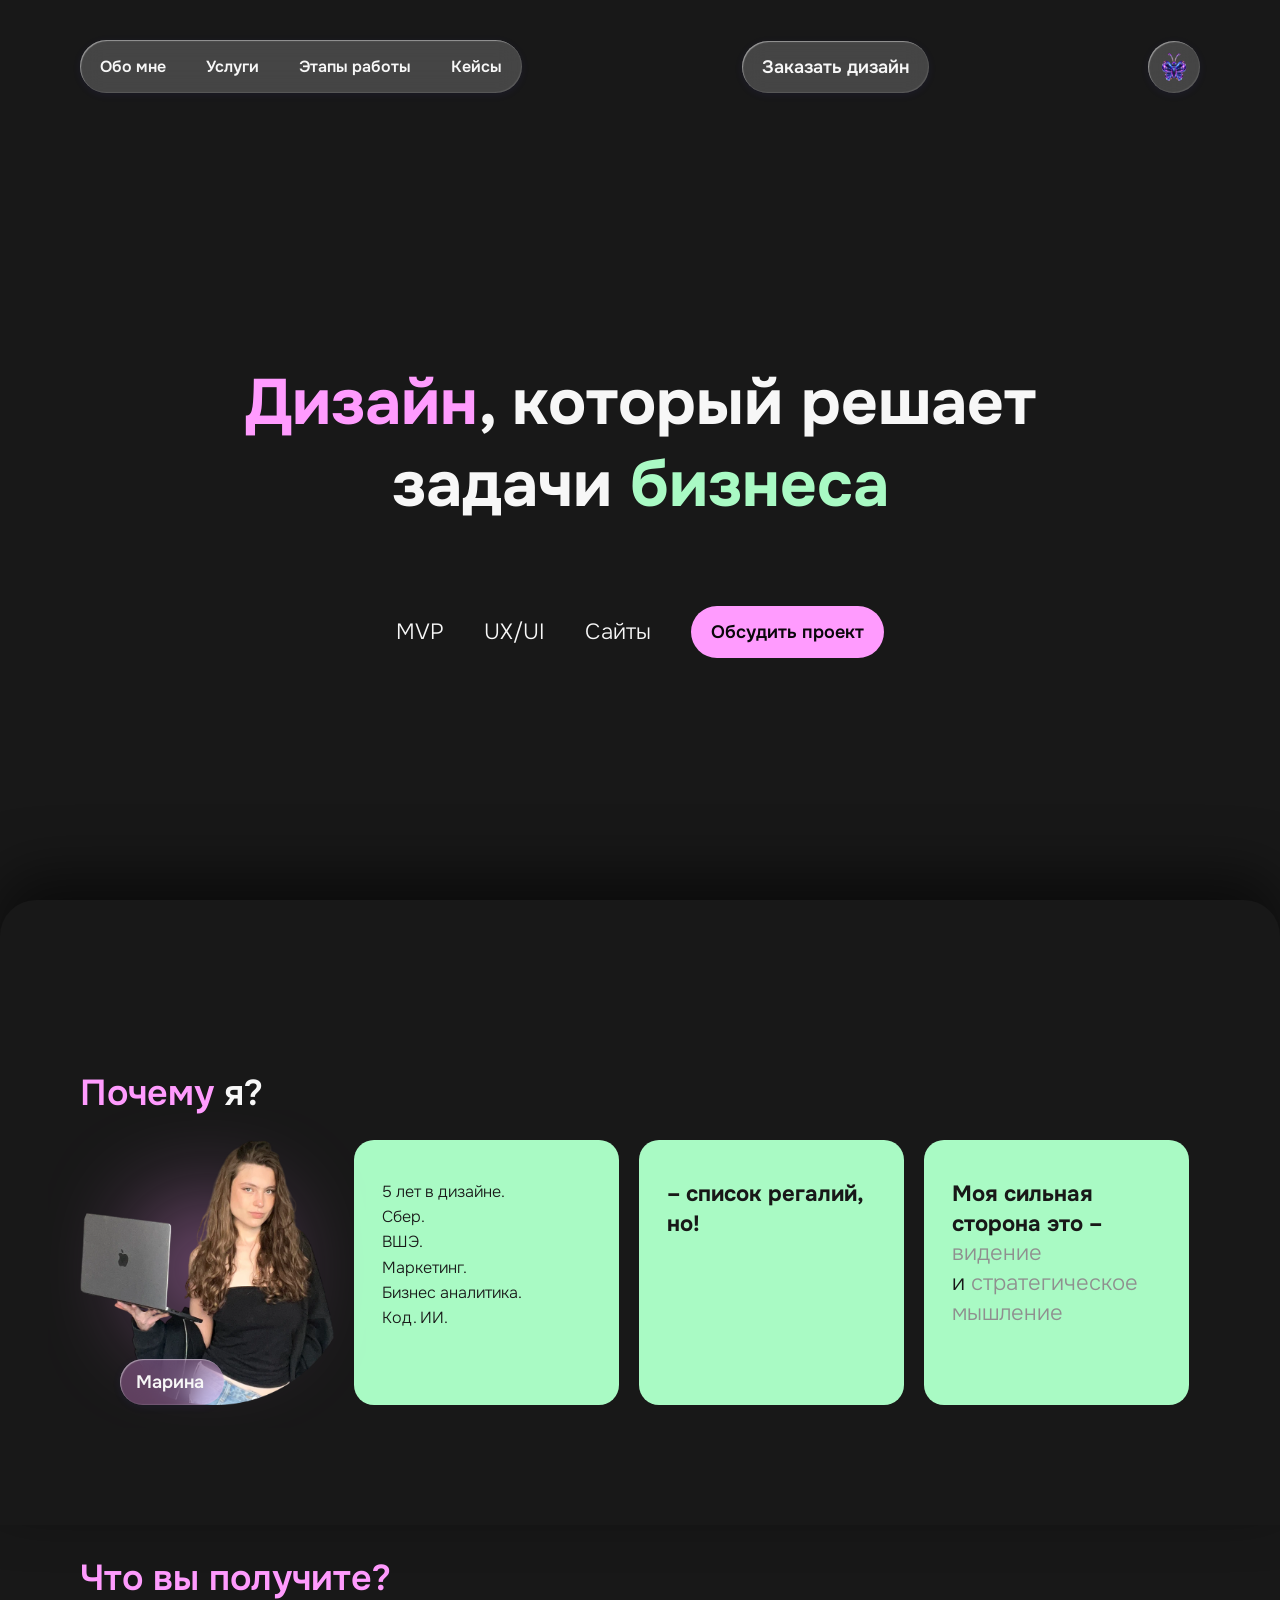
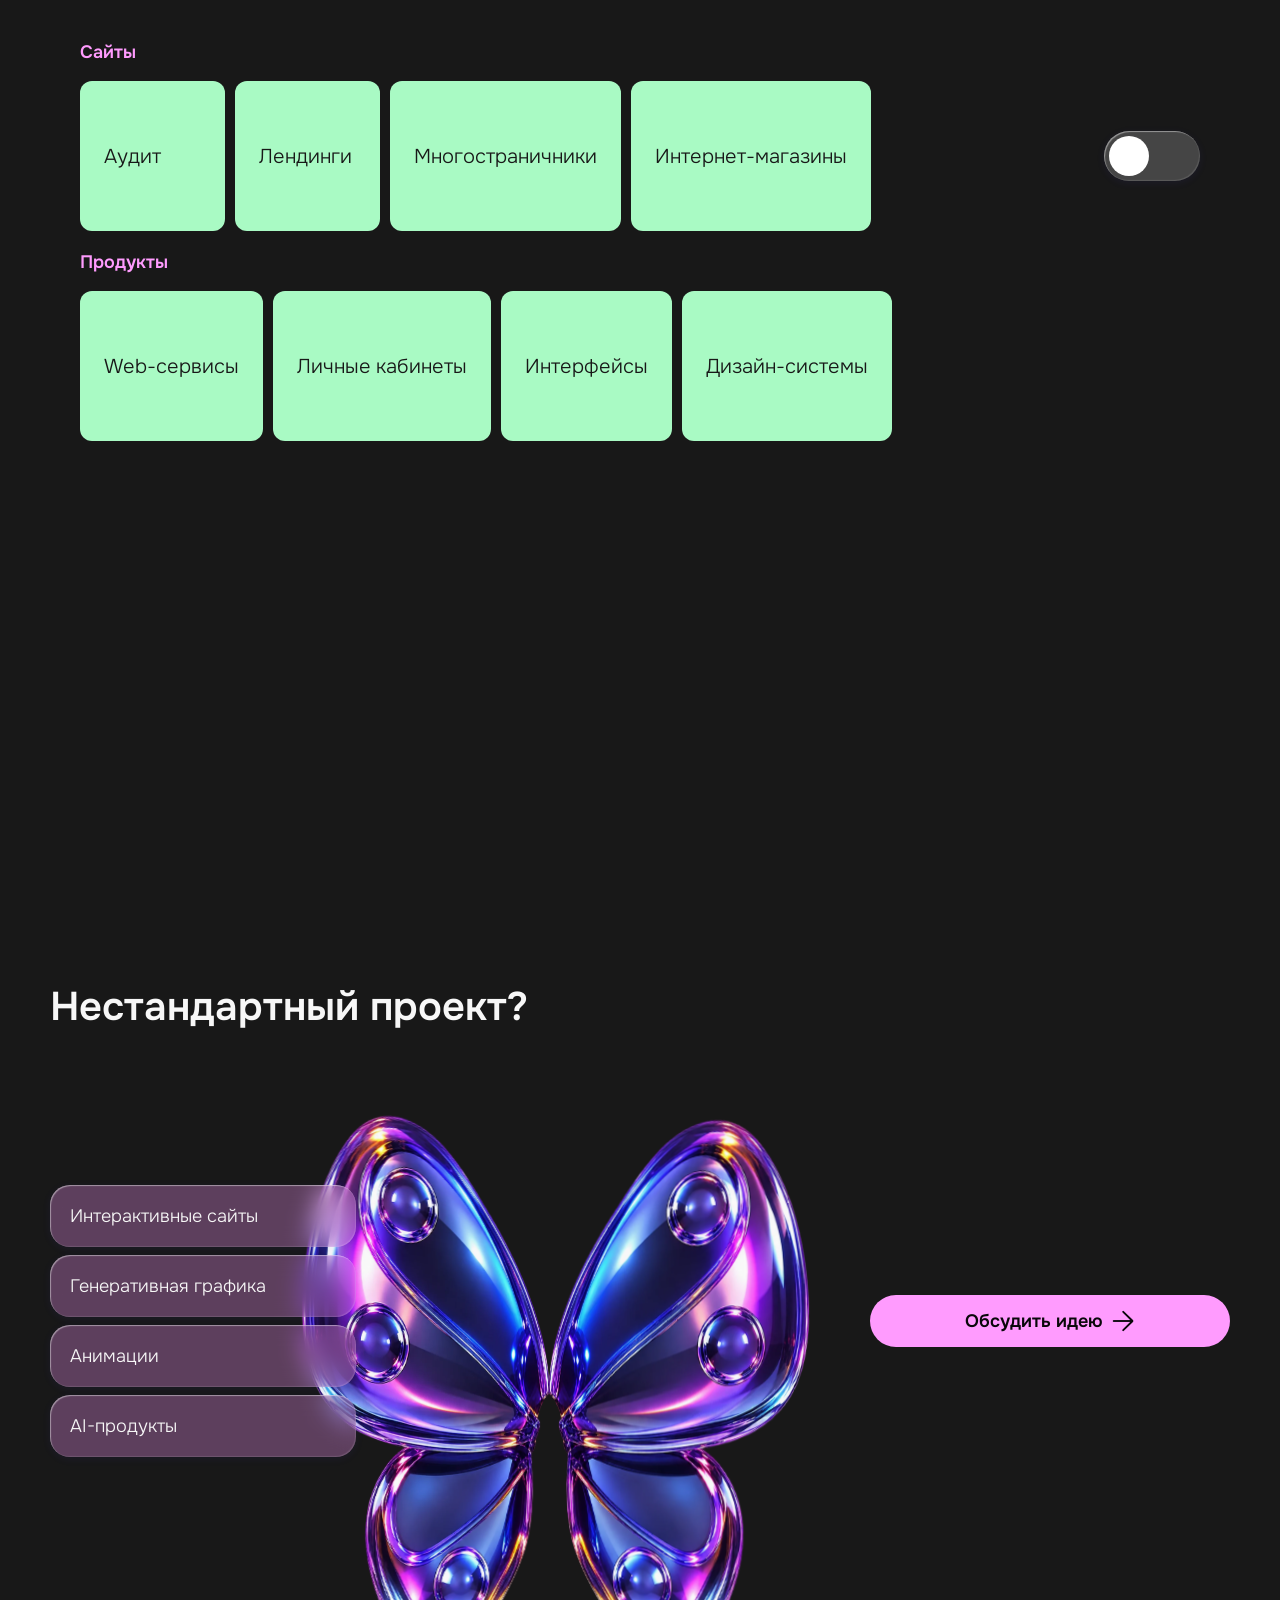
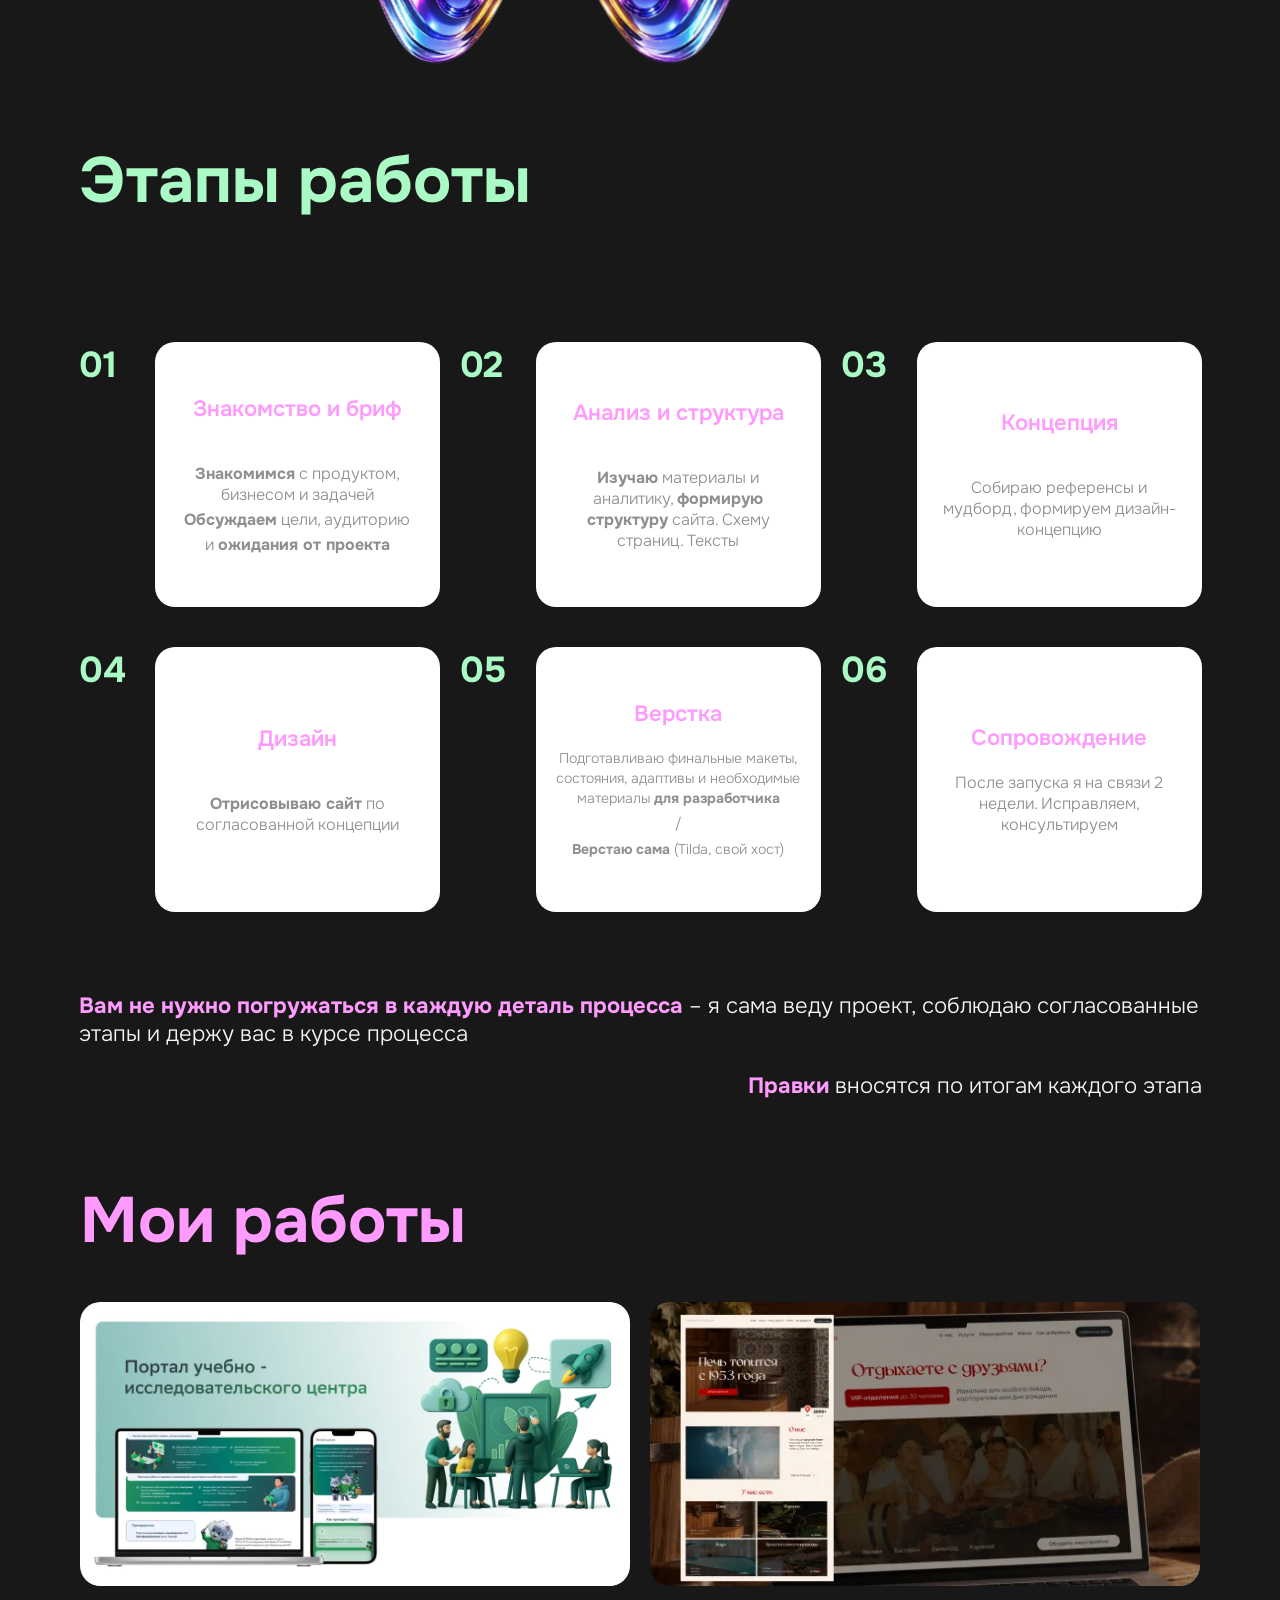
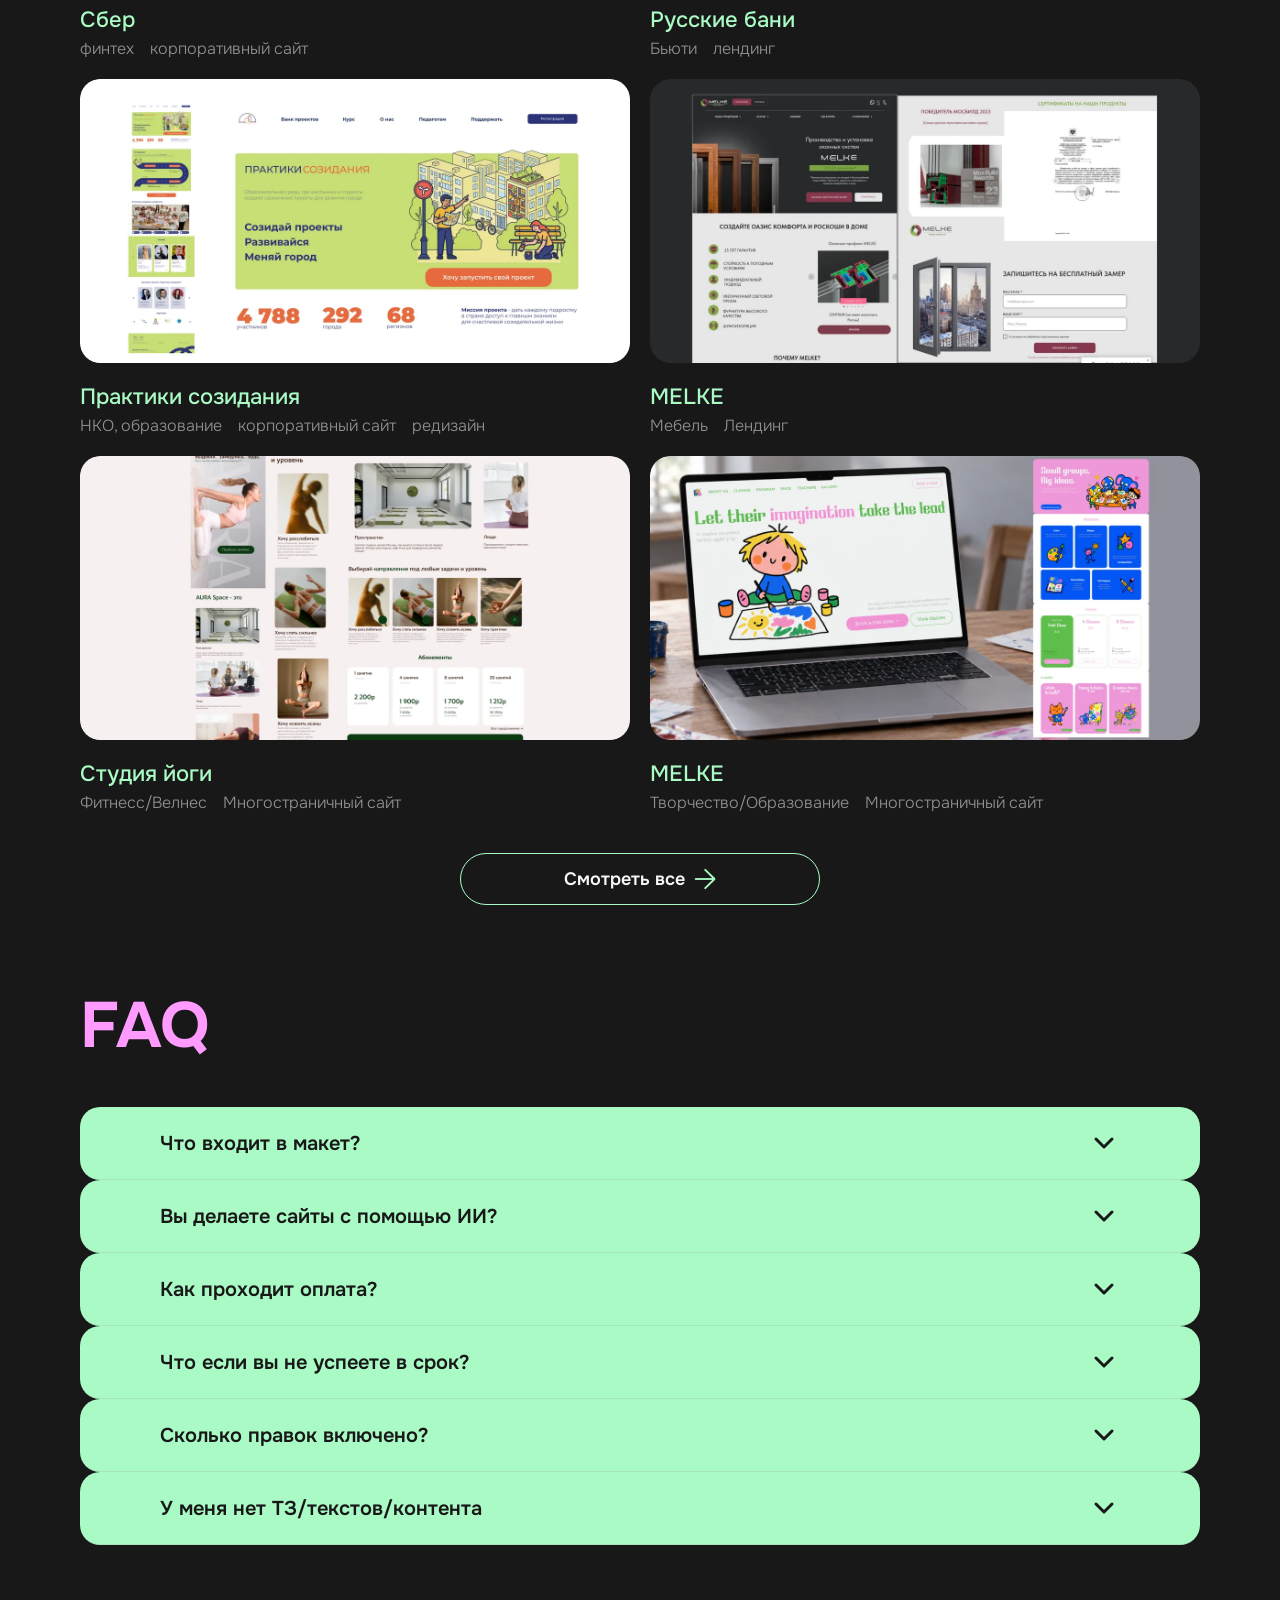
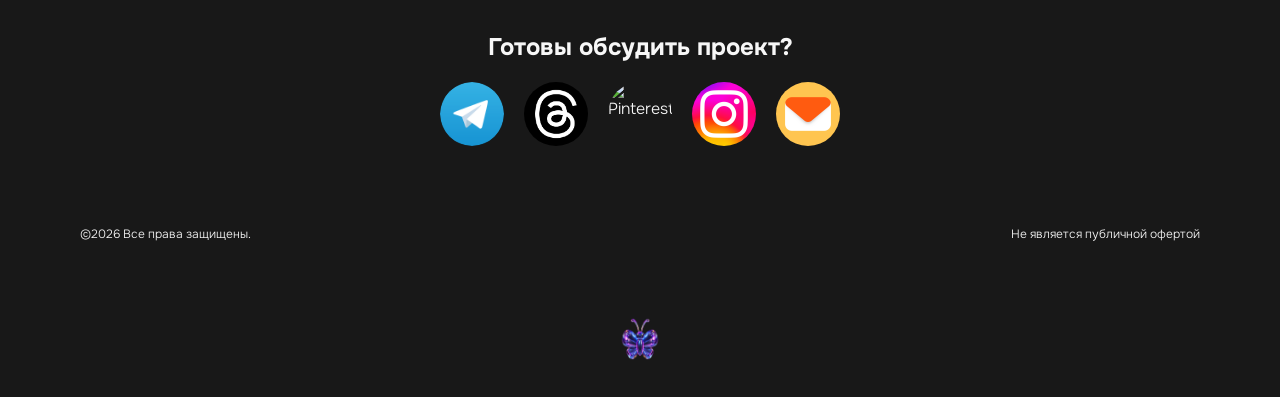
==== index.html @ a4b91f94 "Add files via upload" ====
<!DOCTYPE html>
<html lang="ru">
<head>
<meta charset="UTF-8">
<meta name="viewport" content="width=device-width, initial-scale=1.0">
<title>Дизайн, который решает задачи бизнеса</title>
<link rel="icon" href="favicon.ico" sizes="any">
<link rel="icon" href="assets/icons/favicon-32.png" sizes="32x32" type="image/png">
<link rel="icon" href="assets/icons/favicon-192.png" sizes="192x192" type="image/png">
<link rel="apple-touch-icon" href="assets/icons/apple-touch-icon.png">
<link rel="preload" href="assets/fonts/Onest-VariableFont_wght.ttf" as="font" type="font/ttf" crossorigin>
<link rel="stylesheet" href="css/style.css?v=20261016d">
</head>
<body>

<header class="header">
  <nav class="header__nav">
    <ul class="header__nav-list">
      <li><a href="#about" class="header__nav-link">Обо мне</a></li>
      <li><a href="#services" class="header__nav-link">Услуги</a></li>
      <li><a href="#process" class="header__nav-link">Этапы работы</a></li>
      <li><a href="#portfolio" class="header__nav-link">Кейсы</a></li>
    </ul>
  </nav>

  <button type="button" class="btn btn--glass header__menu-btn" id="menuOpen"
          aria-expanded="false" aria-controls="mobileMenu">Меню</button>

  <a href="https://t.me/qualcunodai" target="_blank" rel="noopener" data-goal="header_cta" class="btn btn--glass header__cta">
    <span class="header__cta-long">Заказать дизайн</span>
    <span class="header__cta-short">Заказать</span>
  </a>

  <!-- Галя: та же бабочка, что в фавиконке -->
  <a href="galya.html" class="btn btn--glass header__galya" data-goal="galya_open"
     title="Познакомиться с Галей" aria-label="Галя, живая бабочка">
    <img src="assets/icons/favicon-192.png" alt="" width="192" height="192" decoding="async">
  </a>
</header>

<div class="menu" id="mobileMenu" hidden>
  <div class="menu__panel" role="dialog" aria-modal="true" aria-label="Навигация">
    <button type="button" class="menu__close" id="menuClose" aria-label="Закрыть меню">
      <svg viewBox="0 0 24 24" fill="none" aria-hidden="true"><path d="M6 6l12 12M18 6L6 18" stroke="currentColor" stroke-width="2" stroke-linecap="round"/></svg>
    </button>
    <ul class="menu__list">
      <li><a href="#about" class="menu__link">Обо мне</a></li>
      <li><a href="#services" class="menu__link">Услуги</a></li>
      <li><a href="#process" class="menu__link">Этапы работы</a></li>
      <li><a href="#portfolio" class="menu__link">Кейсы</a></li>
      <li><a href="galya.html" class="menu__link menu__link--galya" data-goal="galya_open">Галя
        <img src="assets/icons/favicon-192.png" alt="" width="192" height="192" decoding="async"></a></li>
    </ul>
  </div>
</div>

<main>

  <!-- Герой прилипает, «Почему я?» наезжает на него шторкой -->
  <div class="curtain">

  <section class="hero">
    <div class="hero__content">
      <h1 class="hero__title">
        <span class="text-main">Дизайн</span>, который решает задачи <span class="text-main-2">бизнеса</span>
      </h1>
      <div class="hero__tags-row">
        <ul class="hero__tags-list">
          <li>MVP</li>
          <li>UX/UI</li>
          <li>Сайты</li>
        </ul>
        <a href="https://t.me/qualcunodai" target="_blank" rel="noopener" class="btn btn--pink">Обсудить проект</a>
      </div>
    </div>
  </section>

  <section id="about" class="about">
    <div class="about__content">
      <div class="about__heading-wrapper">
        <h2 class="about__heading"><span class="text-main">Почему</span> я?</h2>
      </div>
      <div class="about__cards-wrapper">
        <div class="about__cards-row">
          <div class="about__avatar-group">
            <div class="about__avatar-bg">
              <img src="assets/icons/about-avatar-bg.svg" alt="">
            </div>
            <div class="about__avatar-image">
              <img src="assets/images/about-avatar.webp" alt="Марина">
            </div>
            <div class="about__name-badge">Марина</div>
          </div>
          <div class="card card--about card--experience">
            <div class="card__list">
              <p>5 лет в дизайне.</p>
              <p>Сбер.</p>
              <p>ВШЭ.</p>
              <p>Маркетинг.</p>
              <p>Бизнес аналитика.</p>
              <p>Код. ИИ.</p>
            </div>
          </div>
          <div class="card card--about card--projects">
            <p class="card__lead"><strong>– список регалий, но!</strong></p>
          </div>
          <div class="card card--about card--approach">
            <p class="card__lead"><strong>Моя сильная сторона это –</strong><br>
              <span class="card__muted">видение</span><br>
              и <span class="card__muted">стратегическое мышление</span></p>
          </div>
        </div>
      </div>
    </div>
  </section>

  </div><!-- /curtain -->

  <section id="services" class="services">
    <div class="services__content">
      <div class="services__main">
        <h2 class="section-title section-title--sm">Что вы получите?</h2>
        <div class="services__tabs-wrapper">

          <div class="services__group services__group--sites">
            <p class="services__group-label">Сайты</p>
            <div class="services__cards-row">
              <button type="button" class="service-card" data-svc="audit" data-goal="svc_audit">
                <span class="service-card__title">Аудит</span>
              </button>
              <button type="button" class="service-card" data-svc="landing" data-goal="svc_landing">
                <span class="service-card__title">Лендинги</span>
              </button>
              <button type="button" class="service-card" data-svc="multipage" data-goal="svc_multipage">
                <span class="service-card__title">Многостраничники</span>
              </button>
              <button type="button" class="service-card" data-svc="shop" data-goal="svc_shop">
                <span class="service-card__title">Интернет-магазины</span>
              </button>
            </div>
            <button type="button" class="services__switch" id="funSwitch"
                    role="switch" aria-checked="false" aria-label="Режим веселья">
              <span class="services__switch-knob"></span>
            </button>
          </div>

          <div class="services__group services__group--products">
            <p class="services__group-label">Продукты</p>
            <div class="services__cards-row">
              <button type="button" class="service-card" data-svc="product" data-goal="svc_product" data-title="Web-сервисы">
                <span class="service-card__title">Web-сервисы</span>
              </button>
              <button type="button" class="service-card" data-svc="product" data-goal="svc_product" data-title="Личные кабинеты">
                <span class="service-card__title">Личные кабинеты</span>
              </button>
              <button type="button" class="service-card" data-svc="product" data-goal="svc_product" data-title="Интерфейсы">
                <span class="service-card__title">Интерфейсы</span>
              </button>
              <button type="button" class="service-card" data-svc="product" data-goal="svc_product" data-title="Дизайн-системы">
                <span class="service-card__title">Дизайн-системы</span>
              </button>
            </div>
          </div>

        </div>
      </div>

      <div class="services__switch-mobile">
        <button type="button" class="services__switch" id="funSwitchMobile"
                role="switch" aria-checked="false" aria-label="Режим веселья">
          <span class="services__switch-knob"></span>
        </button>
      </div>

      <div class="cta-banner-wrap">
        <div class="cta-banner">
        <div class="cta-banner__text">
          <p class="cta-banner__title">Макеты нужны еще вчера?</p>
          <p class="cta-banner__subtitle">Не повод экономить на деталях</p>
        </div>
          <a href="https://t.me/qualcunodai" target="_blank" rel="noopener" data-goal="urgent_cta" class="btn btn--dark">
            Обсудить срочный проект
            <svg class="btn__icon" viewBox="0 0 26 26" fill="none" aria-hidden="true"><path d="M3 13.1756L12.4107 22.7515C12.7361 23.0828 13.2639 23.0828 13.5893 22.7515L23 13.1756M13 3V21.6553" stroke="currentColor" stroke-width="2" stroke-linecap="round" stroke-linejoin="round"/></svg>
          </a>
        </div>
      </div>
    </div>
  </section>

  <section class="custom-projects">
    <div class="custom-projects__content">
      <div class="custom-projects__main">
        <h2 class="custom-projects__title">Нестандартный проект?</h2>

        <div class="custom-projects__body">
          <div class="bf" id="bf">
            <div class="bf__flight">
              <div class="bf__depart">
                <div class="bf__tilt">
                  <div class="bf__wing-box">
                    <img class="bf__layer bf__wing bf__wing--left" src="assets/images/wing-left.webp" alt="" decoding="async">
                  </div>
                  <div class="bf__wing-box">
                    <img class="bf__layer bf__wing bf__wing--right" src="assets/images/wing-right.webp" alt="" decoding="async">
                  </div>
                  <img class="bf__layer bf__body" src="assets/images/body.webp" alt="Стеклянная бабочка" decoding="async">
                </div>
              </div>
            </div>
          </div>

          <ul class="custom-projects__tags-list">
            <li class="tag">Интерактивные сайты</li>
            <li class="tag">Генеративная графика</li>
            <li class="tag">Анимации</li>
            <li class="tag">AI-продукты</li>
          </ul>
        </div>
      </div>

      <a href="https://t.me/qualcunodai" target="_blank" rel="noopener" data-goal="idea_cta" class="btn btn--pink btn--wide" id="ideaBtn">
        Обсудить идею
        <svg class="btn__icon" viewBox="0 0 26 26" fill="none" aria-hidden="true"><path d="M3 13.1756L12.4107 22.7515C12.7361 23.0828 13.2639 23.0828 13.5893 22.7515L23 13.1756M13 3V21.6553" stroke="currentColor" stroke-width="2" stroke-linecap="round" stroke-linejoin="round"/></svg>
      </a>
    </div>
  </section>

  <section id="process" class="process">
    <div class="process__content">
      <h2 class="process__title">Этапы работы</h2>
      <div class="process__steps-grid">
        <div class="process__steps-row">
          <div class="process__step">
            <span class="process__step-num">01</span>
            <div class="step-card">
              <svg class="step-card__outline" viewBox="0 0 285 265" fill="none" preserveAspectRatio="none" aria-hidden="true"><rect x="0" y="0" width="285" height="265" rx="20" stroke="currentColor" stroke-width="3" vector-effect="non-scaling-stroke"/></svg>
              <p class="step-card__title">Знакомство и бриф</p>
              <div class="step-card__text">
                <p><strong>Знакомимся</strong> с продуктом, бизнесом и задачей</p>
                <p><strong>Обсуждаем</strong> цели, аудиторию</p>
                <p>и <strong>ожидания от проекта</strong></p>
              </div>
            </div>
          </div>
          <div class="process__step">
            <span class="process__step-num">02</span>
            <div class="step-card">
              <svg class="step-card__outline" viewBox="0 0 285 265" fill="none" preserveAspectRatio="none" aria-hidden="true"><rect x="0" y="0" width="285" height="265" rx="20" stroke="currentColor" stroke-width="3" vector-effect="non-scaling-stroke"/></svg>
              <p class="step-card__title">Анализ и структура</p>
              <p class="step-card__text"><strong>Изучаю</strong> материалы и аналитику, <strong>формирую структуру</strong> сайта. Схему страниц. Тексты</p>
            </div>
          </div>
          <div class="process__step">
            <span class="process__step-num">03</span>
            <div class="step-card">
              <svg class="step-card__outline" viewBox="0 0 285 265" fill="none" preserveAspectRatio="none" aria-hidden="true"><rect x="0" y="0" width="285" height="265" rx="20" stroke="currentColor" stroke-width="3" vector-effect="non-scaling-stroke"/></svg>
              <p class="step-card__title">Концепция</p>
              <p class="step-card__text">Собираю референсы и мудборд, формируем дизайн-концепцию</p>
            </div>
          </div>
        </div>
        <div class="process__steps-row process__steps-row--bottom">
          <div class="process__steps-group">
            <div class="process__step">
              <span class="process__step-num">04</span>
              <div class="step-card">
              <svg class="step-card__outline" viewBox="0 0 285 265" fill="none" preserveAspectRatio="none" aria-hidden="true"><rect x="0" y="0" width="285" height="265" rx="20" stroke="currentColor" stroke-width="3" vector-effect="non-scaling-stroke"/></svg>
                <p class="step-card__title">Дизайн</p>
                <p class="step-card__text"><strong>Отрисовываю сайт</strong> по согласованной концепции</p>
              </div>
            </div>
            <div class="process__step">
              <span class="process__step-num">05</span>
              <div class="step-card step-card--dense">
              <svg class="step-card__outline" viewBox="0 0 285 265" fill="none" preserveAspectRatio="none" aria-hidden="true"><rect x="0" y="0" width="285" height="265" rx="20" stroke="currentColor" stroke-width="3" vector-effect="non-scaling-stroke"/></svg>
                <p class="step-card__title">Верстка</p>
                <div class="step-card__text">
                  <p>Подготавливаю финальные макеты, состояния, адаптивы и необходимые материалы <strong>для разработчика</strong></p>
                  <p class="step-card__or">/</p>
                  <p><strong>Верстаю сама</strong> (Tilda, свой хост)</p>
                </div>
              </div>
            </div>
          </div>
          <div class="process__step">
            <span class="process__step-num">06</span>
            <div class="step-card step-card--alt">
                <svg class="step-card__outline" viewBox="0 0 285 265" fill="none" preserveAspectRatio="none" aria-hidden="true"><rect x="0" y="0" width="285" height="265" rx="20" stroke="currentColor" stroke-width="3" vector-effect="non-scaling-stroke"/></svg>
              <p class="step-card__title">Сопровождение</p>
              <p class="step-card__text">После запуска я на связи 2 недели. Исправляем, консультируем</p>
            </div>
          </div>
        </div>
      </div>
      <p class="process__footer">
        <span><strong class="text-main">Вам не нужно погружаться в каждую деталь процесса</strong> – я сама веду проект, соблюдаю согласованные этапы и держу вас в курсе процесса</span>
        <span class="process__footer-note"><strong class="text-main">Правки</strong> вносятся по итогам каждого этапа</span>
      </p>
    </div>
  </section>

  <section id="portfolio" class="portfolio">
    <div class="portfolio__content">
      <div class="portfolio__main">
        <h2 class="section-title">Мои работы</h2>
        <div class="portfolio__grid">

          <a data-goal="case_open" class="portfolio-card" href="work-sber.html">
            <div class="portfolio-card__preview">
              <img src="assets/images/work-sber.webp" alt="Сбер – портал учебно-исследовательского центра">
            </div>
            <div class="portfolio-card__info">
              <p class="portfolio-card__name">Сбер</p>
              <ul class="portfolio-card__tags">
                <li>финтех</li>
                <li>корпоративный сайт</li>
              </ul>
            </div>
          </a>

          <a data-goal="case_open" class="portfolio-card" href="work-banya.html">
            <div class="portfolio-card__preview">
              <img src="assets/images/work-banya.webp" alt="Русские бани – лендинг">
            </div>
            <div class="portfolio-card__info">
              <p class="portfolio-card__name">Русские бани</p>
              <ul class="portfolio-card__tags">
                <li>Бьюти</li>
                <li>лендинг</li>
              </ul>
            </div>
          </a>

          <a data-goal="case_open" class="portfolio-card" href="work-praktiki.html">
            <div class="portfolio-card__preview">
              <img src="assets/images/work-praktiki.webp" alt="Практики созидания – редизайн сайта">
            </div>
            <div class="portfolio-card__info">
              <p class="portfolio-card__name">Практики созидания</p>
              <ul class="portfolio-card__tags">
                <li>НКО, образование</li>
                <li>корпоративный сайт</li>
                <li>редизайн</li>
              </ul>
            </div>
          </a>

          <div class="portfolio-card portfolio-card--static">
            <div class="portfolio-card__preview">
              <img src="assets/images/work-melke.webp" alt="MELKE – лендинг оконных систем">
            </div>
            <div class="portfolio-card__info">
              <p class="portfolio-card__name">MELKE</p>
              <ul class="portfolio-card__tags">
                <li>Мебель</li>
                <li>Лендинг</li>
              </ul>
            </div>
          </div>

          <div class="portfolio-card portfolio-card--static">
            <div class="portfolio-card__preview">
              <img src="assets/images/work-yoga.webp" alt="Студия йоги – многостраничный сайт">
            </div>
            <div class="portfolio-card__info">
              <p class="portfolio-card__name">Студия йоги</p>
              <ul class="portfolio-card__tags">
                <li>Фитнесс/Велнес</li>
                <li>Многостраничный сайт</li>
              </ul>
            </div>
          </div>

          <div class="portfolio-card portfolio-card--static">
            <div class="portfolio-card__preview">
              <img src="assets/images/work-artschool.webp" alt="Детская арт-школа – многостраничный сайт">
            </div>
            <div class="portfolio-card__info">
              <p class="portfolio-card__name">MELKE</p>
              <ul class="portfolio-card__tags">
                <li>Творчество/Образование</li>
                <li>Многостраничный сайт</li>
              </ul>
            </div>
          </div>

        </div>
      </div>

      <a href="404.html" data-goal="portfolio_all" class="btn btn--outline btn--wide">
        Смотреть все
        <svg class="btn__icon" viewBox="0 0 26 26" fill="none" aria-hidden="true"><path d="M3 13.1756L12.4107 22.7515C12.7361 23.0828 13.2639 23.0828 13.5893 22.7515L23 13.1756M13 3V21.6553" stroke="currentColor" stroke-width="2" stroke-linecap="round" stroke-linejoin="round"/></svg>
      </a>
    </div>
  </section>

  <section class="faq">
    <div class="faq__content">
      <h2 class="section-title">FAQ</h2>
      <div class="faq__list">
        <button type="button" class="faq-card">
          <div class="faq-card__row">
            <p class="faq-card__question">Что входит в макет?</p>
            <img src="assets/icons/faq-chevron.svg" alt="" class="faq-card__icon">
          </div>
          <p class="faq-card__answer">Полный комплект для разработки: все состояния компонентов (hover, ошибка, пустой экран, 404), адаптивные версии под мобильные и десктоп, и понятные материалы для передачи верстальщику.</p>
        </button>
        <button type="button" class="faq-card">
          <div class="faq-card__row">
            <p class="faq-card__question">Вы делаете сайты с помощью ИИ?</p>
            <img src="assets/icons/faq-chevron.svg" alt="" class="faq-card__icon">
          </div>
          <p class="faq-card__answer">Полноценные сайты нет. Я не считаю ИИ-генерацию самостоятельным решением для серьёзного проекта. А вот для усложнения (уникальных анимаций, нестандартных переходов, кастомного контента) можем использовать различные сервисы как инструмент.</p>
        </button>
        <button type="button" class="faq-card">
          <div class="faq-card__row">
            <p class="faq-card__question">Как проходит оплата?</p>
            <img src="assets/icons/faq-chevron.svg" alt="" class="faq-card__icon">
          </div>
          <p class="faq-card__answer">Предоплата 50%, остаток – после сдачи проекта. Для больших проектов можно разбить на этапы: оплата после каждого согласованного этапа.</p>
        </button>
        <button type="button" class="faq-card">
          <div class="faq-card__row">
            <p class="faq-card__question">Что если вы не успеете в срок?</p>
            <img src="assets/icons/faq-chevron.svg" alt="" class="faq-card__icon">
          </div>
          <p class="faq-card__answer">Закладываю запас времени при планировании, поэтому срывы случаются редко. Но если дедлайн всё же сорван по моей вине – даю скидку на проект в качестве извинения.</p>
        </button>
        <button type="button" class="faq-card">
          <div class="faq-card__row">
            <p class="faq-card__question">Сколько правок включено?</p>
            <img src="assets/icons/faq-chevron.svg" alt="" class="faq-card__icon">
          </div>
          <p class="faq-card__answer">2 правки на каждый этап.</p>
        </button>
        <button type="button" class="faq-card">
          <div class="faq-card__row">
            <p class="faq-card__question">У меня нет ТЗ/текстов/контента</p>
            <img src="assets/icons/faq-chevron.svg" alt="" class="faq-card__icon">
          </div>
          <p class="faq-card__answer">ТЗ и структуру мы формируем вместе на этапе первичного аудита – я задаю вопросы про бизнес, продукт и цели, и на основе этого предлагаю концепцию. Тексты и контент тоже не обязательно готовить заранее: могу подготовить структуру и заглушки под финальный текст, или помочь с текстом отдельно.</p>
        </button>
      </div>
    </div>
  </section>

</main>

<footer id="footer" class="footer">
  <div class="footer__content">
    <div class="footer__cta-wrapper">
      <p class="footer__title">Готовы обсудить проект?</p>
      <div class="footer__social-links">
        <a href="https://t.me/qualcunodai" target="_blank" rel="noopener" data-goal="social" class="footer__social-link" aria-label="Telegram"><img src="assets/images/social-1.png" alt="Telegram"></a>
        <a href="https://www.threads.com/@mgmdvmrn" target="_blank" rel="noopener" data-goal="social" class="footer__social-link" aria-label="Threads"><img src="assets/images/social-2.png" alt="Threads"></a>
        <a href="https://www.pinterest.com/mgmdvmrndesign/" target="_blank" rel="noopener" data-goal="social" class="footer__social-link" aria-label="Pinterest"><img src="assets/images/social-5.png" alt="Pinterest"></a>
        <span class="footer__social-link" aria-label="Instagram"><img src="assets/images/social-4.png" alt="Instagram"></span>
        <a href="https://mail.yandex.ru/compose?to=mamagomedova_2%40edu.hse.ru" target="_blank" rel="noopener" data-goal="social" class="footer__social-link" aria-label="Написать письмо"><img src="assets/images/social-3.png" alt="Почта"></a>
      </div>
    </div>
    <div class="footer__legal">
      <p>©2026 Все права защищены.</p>
      <p>Не является публичной офертой</p>
    </div>
  </div>
</footer>

<!-- Пасхалка: бабочка под подвалом -->
<a href="esli-by.html" class="egg" data-goal="egg_butterfly"
   title="Нажми меня"
   aria-label="Как бы выглядел мой сайт, если бы не общественное мнение">
  <img class="egg__bf" src="assets/icons/favicon-192.png" alt="" width="192" height="192" decoding="async">
</a>

<!-- ============ Попапы услуг ============ -->
<!-- Тексты правятся прямо здесь, в блоках template ниже. Разметку вокруг трогать не нужно. -->

<dialog class="svcm" id="svcModal" aria-labelledby="svcmTitle">
  <div class="svcm__panel">
    <button type="button" class="svcm__close" id="svcmClose" aria-label="Закрыть">
      <svg viewBox="0 0 24 24" fill="none" aria-hidden="true"><path d="M6 6l12 12M18 6L6 18" stroke="currentColor" stroke-width="2" stroke-linecap="round"/></svg>
    </button>
    <div class="svcm__scroll">
      <div class="svcm__body" id="svcmBody"></div>
    </div>
    <div class="svcm__foot">
      <a href="https://t.me/qualcunodai" target="_blank" rel="noopener" data-goal="service_cta" class="btn btn--dark svcm__cta">
        Обсудить проект
        <svg class="btn__icon" viewBox="0 0 26 26" fill="none" aria-hidden="true"><path d="M3 13.1756L12.4107 22.7515C12.7361 23.0828 13.2639 23.0828 13.5893 22.7515L23 13.1756M13 3V21.6553" stroke="currentColor" stroke-width="2" stroke-linecap="round" stroke-linejoin="round"/></svg>
      </a>
    </div>
  </div>
</dialog>

<template id="svc-audit">
  <h3 class="svcm__title" id="svcmTitle">
    <img class="svcm__bf" src="assets/icons/favicon-192.png" alt="" width="192" height="192" aria-hidden="true">
    <span>Аудит</span>
  </h3>
  <p class="svcm__lead">Разбор готового сайта: показываю, что мешает людям дойти до заявки, и что с этим делать.</p>

  <div class="svcm__tiers">
    <div class="svcm__tier">
      <p class="svcm__tier-name">Базовый</p>
      <p class="svcm__tier-desc">Прохожу по сайту глазами пользователя: UX, тексты, SEO, дизайн</p>
      <p class="svcm__tier-price">от 10 000 ₽ <span>|</span> 1–3 дня</p>
    </div>
    <div class="svcm__tier">
      <p class="svcm__tier-name">С аналитикой</p>
      <p class="svcm__tier-desc">То же самое плюс разбор ваших метрик: где именно падает конверсия и почему</p>
      <p class="svcm__tier-price">от 15 000 ₽ <span>|</span> 1–3 дня</p>
    </div>
  </div>

  <p class="svcm__sub">Что входит в базовый:</p>
  <ul class="svcm__list">
    <li>Прохожу сценарии как пользователь – ищу места, где непонятно или неудобно</li>
    <li>Ловлю баги вёрстки и поведения на мобильном и на десктопе</li>
    <li>Разбираю тексты: о том ли вы говорите и слышит ли это ваша аудитория</li>
    <li>Смотрю, где проседает SEO</li>
    <li>Показываю, какие дизайн-решения можно усилить</li>
  </ul>

  <p class="svcm__sub">С аналитикой – дополнительно:</p>
  <ul class="svcm__list">
    <li>Смотрю Яндекс.Метрику или аналитику Тильды, если дадите доступ</li>
    <li>Нахожу шаг воронки, на котором вы теряете людей</li>
    <li>Разбираю, почему бросают форму заявки, а не просто фиксирую, что бросают</li>
  </ul>

  <p class="svcm__note">Перед стартом коротко расспрошу о бизнесе – без понимания, кому и что вы продаёте, аудит превращается в список придирок.</p>
</template>

<template id="svc-landing">
  <h3 class="svcm__title" id="svcmTitle">
    <img class="svcm__bf" src="assets/icons/favicon-192.png" alt="" width="192" height="192" aria-hidden="true">
    <span>Лендинг</span>
  </h3>
  <p class="svcm__lead">Одностраничный сайт под одну задачу: услуга, продукт, промо, запись, лонгрид.</p>
  <p class="svcm__price">от 70 000 ₽ <span>|</span> от 2 недель</p>

  <p class="svcm__sub">Что входит в стоимость:</p>
  <ul class="svcm__list">
    <li>Смотрю конкурентов – чтобы вы понимали, чем отличаетесь и за счёт чего выделяться</li>
    <li>Разбираю ваши текущие метрики, если они есть: где слабые места и точки роста</li>
    <li>Изучаю, как устроен ваш бизнес – от этого зависит структура сайта</li>
    <li>Структура и прототип</li>
    <li>Мудборд и дизайн-концепция</li>
    <li>Дизайн всех блоков и адаптив</li>
    <li>2 круга правок на каждом этапе с согласованием</li>
    <li>Две недели на связи после запуска</li>
  </ul>

  <p class="svcm__sub">От чего зависит цена:</p>
  <ul class="svcm__list svcm__list--muted">
    <li>Объём лендинга</li>
    <li>Нужны ли анимации</li>
    <li>Есть ли готовые тексты и контент – или их пишу и генерирую я</li>
    <li>Нужны ли интеграции и подключение форм</li>
    <li>Нужна ли вёрстка с моей стороны и на какой платформе</li>
  </ul>

</template>

<template id="svc-multipage">
  <h3 class="svcm__title" id="svcmTitle">
    <img class="svcm__bf" src="assets/icons/favicon-192.png" alt="" width="192" height="192" aria-hidden="true">
    <span>Многостраничный сайт</span>
  </h3>
  <p class="svcm__lead">Сайт компании или агентства, портфолио, сайт школы, персональный сайт.</p>
  <p class="svcm__price">от 120 000 ₽ <span>|</span> от месяца</p>

  <p class="svcm__sub">Что входит в стоимость:</p>
  <ul class="svcm__list">
    <li>Смотрю конкурентов – чтобы вы понимали, чем отличаетесь и за счёт чего выделяться</li>
    <li>Разбираю ваши текущие метрики, если они есть: где слабые места и точки роста</li>
    <li>Изучаю, как устроен ваш бизнес – от этого зависит структура сайта</li>
    <li>Сценарий пользовательского пути для каждого сегмента аудитории</li>
    <li>Структура разделов, навигация и прототип</li>
    <li>Мудборд и дизайн-концепция</li>
    <li>Дизайн всех страниц и адаптив</li>
    <li>2 круга правок на каждом этапе с согласованием</li>
    <li>Две недели на связи после запуска</li>
  </ul>

  <p class="svcm__sub">От чего зависит цена:</p>
  <ul class="svcm__list svcm__list--muted">
    <li>Количество страниц и глубина структуры</li>
    <li>Нужны ли анимации</li>
    <li>Есть ли готовые тексты и контент – или их пишу и генерирую я</li>
    <li>Нужны ли интеграции и подключение форм</li>
    <li>Нужна ли вёрстка с моей стороны и на какой платформе</li>
  </ul>

</template>

<template id="svc-shop">
  <h3 class="svcm__title" id="svcmTitle">
    <img class="svcm__bf" src="assets/icons/favicon-192.png" alt="" width="192" height="192" aria-hidden="true">
    <span>Интернет-магазин</span>
  </h3>
  <p class="svcm__lead">Каталог товаров, карточки, корзина и оплата.</p>
  <p class="svcm__price">от 200 000 ₽ <span>|</span> от 5 недель</p>

  <p class="svcm__sub">Что входит в стоимость:</p>
  <ul class="svcm__list">
    <li>Смотрю конкурентов – чтобы вы понимали, чем отличаетесь и за счёт чего выделяться</li>
    <li>Разбираю ваши текущие метрики, если они есть: где слабые места и точки роста</li>
    <li>Изучаю, как устроен ваш бизнес – от этого зависит структура каталога</li>
    <li>Структура каталога, фильтры и карточка товара</li>
    <li>Корзина и сценарий оформления заказа</li>
    <li>Мудборд и дизайн-концепция</li>
    <li>Дизайн всех страниц и адаптив</li>
    <li>2 круга правок на каждом этапе с согласованием</li>
    <li>Две недели на связи после запуска</li>
  </ul>

  <p class="svcm__sub">От чего зависит цена:</p>
  <ul class="svcm__list svcm__list--muted">
    <li>Количество товаров и сложность каталога</li>
    <li>Нужны ли анимации</li>
    <li>Есть ли готовые тексты, фото товаров и описания</li>
    <li>Подключение оплаты, доставки и выгрузки товаров</li>
    <li>Нужна ли вёрстка с моей стороны и на какой платформе</li>
  </ul>

</template>

<template id="svc-product">
  <h3 class="svcm__title" id="svcmTitle">
    <img class="svcm__bf" src="assets/icons/favicon-192.png" alt="" width="192" height="192" aria-hidden="true">
    <span data-title-slot>Продукты</span>
  </h3>
  <p class="svcm__lead">Такие проекты не укладываются в прайс. Объём, сроки и стоимость обсуждаем индивидуально – под конкретную задачу и то, что уже есть на руках.</p>
</template>

<script src="js/script.js?v=20261016d"></script>
<script src="js/analytics.js"></script>
</body>
</html>
---- css/style.css ----
@font-face {
  font-family: "Onest";
  src: url("../assets/fonts/Onest-VariableFont_wght.ttf") format("truetype-variations"),
       url("../assets/fonts/Onest-VariableFont_wght.ttf") format("truetype");
  font-weight: 100 900;
  font-style: normal;
  font-display: swap;
}

:root {
  --color-bg: #181818;
  --color-text: #f7f7f7;
  --color-main: #ff9bfe;
  --color-main-2: #a9fac4;
  --color-muted: #8f8f8f;
  --radius-card: 20px;
  --max-width: 1120px;

  /* Glass (Figma: Frost 24, Light -45° 80%, Drop shadow 0 2 8 #4F46E5 8%) */
  --glass-fill-light: rgba(247, 247, 247, 0.2);
  --glass-fill-pink: rgba(255, 155, 254, 0.3);
  --glass-blur: 12px;
  --glass-shadow: 0 2px 8px 0 rgba(79, 70, 229, 0.08);
  --glass-edge: inset 1px 1px 1px 0 rgba(255, 255, 255, 0.45),
                inset -1px -1px 1px 0 rgba(255, 255, 255, 0.12);
}

/* Стеклянная поверхность — переиспользуемая база */
.glass {
  backdrop-filter: blur(var(--glass-blur));
  -webkit-backdrop-filter: blur(var(--glass-blur));
  box-shadow: var(--glass-shadow), var(--glass-edge);
}

.glass--light { background: var(--glass-fill-light); }
.glass--pink { background: var(--glass-fill-pink); }

* {
  box-sizing: border-box;
  margin: 0;
  padding: 0;
}

html {
  scroll-behavior: smooth;
}

body {
  background: var(--color-bg);
  color: var(--color-text);
  font-family: "Onest", sans-serif;
  font-weight: 300;
  line-height: normal;
  overflow-x: clip;
  /* Двойной тап по любому месту страницы больше не зумит — это ловило
     на тогле, когда им начинали играться. Пинч двумя пальцами работает. */
  touch-action: manipulation;
}

img {
  display: block;
  max-width: 100%;
  height: auto;   /* иначе атрибут height в разметке сплющивает кадр */
}

a {
  color: inherit;
  text-decoration: none;
}

ul {
  list-style: none;
}

button {
  font: inherit;
  color: inherit;
  background: none;
  border: none;
  cursor: pointer;
}

.text-main { color: var(--color-main); }
.text-main-2 { color: var(--color-main-2); }

.section-title {
  font-weight: 700;
  font-size: 64px;
  color: var(--color-main);
}

.section-title--sm {
  font-weight: 600;
  font-size: 36px;
}

/* Buttons */
.btn {
  display: inline-flex;
  align-items: center;
  justify-content: center;
  gap: 8px;
  height: 52px;
  padding: 12px 20px;
  border-radius: 999px;
  font-weight: 600;
  font-size: 18px;
  white-space: nowrap;
  transition: transform 0.15s ease, opacity 0.15s ease;
}

.btn:hover { transform: translateY(-2px); }

.btn:active {
  transform: scale(0.97);
  filter: brightness(0.88);
}

.btn:focus-visible { outline: 2px solid var(--color-text); outline-offset: 3px; }

.btn--pink {
  background: var(--color-main);
  color: #09070a;
}

.btn--dark {
  background: var(--color-bg);
  color: var(--color-main);
}

.btn--glass {
  background: var(--glass-fill-light);
  color: var(--color-text);
  backdrop-filter: blur(var(--glass-blur));
  -webkit-backdrop-filter: blur(var(--glass-blur));
  box-shadow: var(--glass-shadow), var(--glass-edge);
}

.btn--outline {
  background: transparent;
  border: 1px solid var(--color-main-2);
  color: var(--color-text);
}

.btn--wide {
  width: 360px;
  flex: 0 0 auto;
}

.btn__icon {
  width: 24px;
  height: 24px;
  flex-shrink: 0;
  color: currentColor;          /* стрелка берёт цвет текста кнопки */
  transform: rotate(-90deg);
}

.btn--outline .btn__icon { color: var(--color-main-2); }

/* Header */
.header {
  position: fixed;
  top: 40px;
  left: 50%;
  transform: translateX(-50%);
  width: min(var(--max-width), calc(100% - 80px));
  z-index: 100;
  display: flex;
  align-items: center;
  justify-content: space-between;
  gap: 20px;
}

.header__nav {
  background: var(--glass-fill-light);
  border-radius: 999px;
  backdrop-filter: blur(var(--glass-blur));
  -webkit-backdrop-filter: blur(var(--glass-blur));
  box-shadow: var(--glass-shadow), var(--glass-edge);
  padding: 4px;
}

.header__nav-list {
  display: flex;
  gap: 8px;
}

.header__nav-link {
  display: flex;
  align-items: center;
  padding: 12px 16px;
  border-radius: 999px;
  font-weight: 600;
  font-size: 16px;
  transition: background 0.15s ease;
}

.header__nav-link:hover {
  background: rgba(247, 247, 247, 0.15);
}

.header__cta { flex-shrink: 0; }

.header__cta:hover {
  background: var(--glass-fill-pink);
}

.header__cta-short { display: none; }
.header__menu-btn { display: none; }

/* Мобильное меню */
.menu {
  position: fixed;
  inset: 0;
  z-index: 200;
  background: rgba(9, 7, 10, 0.6);
  display: grid;
  place-items: start center;
  padding: 16px;
}

.menu[hidden] { display: none; }

.menu__panel {
  position: relative;
  width: 100%;
  max-width: 420px;
  padding: 64px 24px 24px;
  border-radius: 28px;
  background: var(--glass-fill-light);
  backdrop-filter: blur(var(--glass-blur));
  -webkit-backdrop-filter: blur(var(--glass-blur));
  box-shadow: var(--glass-shadow), var(--glass-edge);
}

.menu__close {
  position: absolute;
  top: 16px;
  right: 16px;
  width: 40px;
  height: 40px;
  display: grid;
  place-items: center;
  border-radius: 999px;
  color: var(--color-text);
  background: rgba(247, 247, 247, 0.12);
}

.menu__close svg { width: 22px; height: 22px; }

.menu__list { display: flex; flex-direction: column; gap: 4px; }

.menu__link {
  display: block;
  padding: 14px 16px;
  border-radius: 16px;
  font-weight: 600;
  font-size: 20px;
}

.menu__link:active { background: rgba(247, 247, 247, 0.12); }

/* Hero */
.hero {
  min-height: 675px;
  display: flex;
  align-items: flex-end;
  justify-content: center;
  padding: 160px 40px 40px;
}

.hero__content {
  display: flex;
  flex-direction: column;
  gap: 80px;
  align-items: center;
  max-width: 820px;
  text-align: center;
}

.hero__title {
  font-weight: 700;
  font-size: 64px;
  line-height: normal;
}

.hero__tags-row {
  display: flex;
  gap: 40px;
  align-items: center;
  flex-wrap: wrap;
  justify-content: center;
}

.hero__tags-list {
  display: flex;
  gap: 40px;
  font-weight: 300;
  font-size: 22px;
}

.hero__tags-list li {
  cursor: default;
  transition: color 0.2s ease;
}

.hero__tags-list li:hover { color: var(--color-main); }

/* About */
.about {
  padding: 170px 40px 120px;   /* больше воздуха до «Что я делаю» */
}

.about__content {
  max-width: var(--max-width);
  margin: 0 auto;
  display: flex;
  flex-direction: column;
  gap: 24px;
}

.about__heading {
  font-weight: 600;
  font-size: 36px;
}

.about__cards-wrapper {
  position: relative;
}

.about__cards-row {
  display: flex;
  gap: 20px;
  align-items: flex-end;
  flex-wrap: wrap;
}

.about__avatar-group {
  position: relative;
  height: 265px;              /* вровень с карточками */
  flex-shrink: 0;
}

.about__avatar-bg {
  position: absolute;
  top: -30px;
  left: -32px;                 /* блюр уходит за спину */
  width: 340px;
  height: 340px;
  z-index: 0;
}

.about__avatar-image {
  position: relative;
  height: 265px;
  z-index: 1;
}

.about__avatar-image img {
  width: auto;
  height: 100%;
}

.card {
  background: var(--color-main-2);
  color: var(--color-bg);
  border-radius: var(--radius-card);
  width: 265px;
  height: 265px;
  padding: 40px 28px;
  display: flex;
  flex-direction: column;
  justify-content: flex-start;     /* тексты стартуют на одной высоте */
  transition: transform 0.25s ease;
}

.card strong { font-weight: 700; }

.card:hover {
  transform: scale(1.04);
}

.card__list {
  display: flex;
  flex-direction: column;
  gap: 2px;
  font-size: 16px;
  line-height: 1.45;
}

.card__lead {
  font-size: 22px;
  line-height: 1.35;
}

.card__muted { color: var(--color-muted); }

.about__name-badge {
  position: absolute;
  left: 40px;                  /* бейдж лежит на нижнем левом углу фото */
  bottom: 0;
  white-space: nowrap;
  background: var(--glass-fill-pink);
  backdrop-filter: blur(var(--glass-blur));
  -webkit-backdrop-filter: blur(var(--glass-blur));
  box-shadow: var(--glass-shadow), var(--glass-edge);
  border-radius: 9999px;
  padding: 12px 20px 12px 16px;
  font-weight: 600;
  font-size: 18px;
  z-index: 2;
}

/* Services */
.services {
  padding: 30px 40px 180px;   /* воздух под срочной плашкой */
}

.services__content {
  max-width: var(--max-width);
  margin: 0 auto;
  display: flex;
  flex-direction: column;
  gap: 120px;
}

.services__main {
  display: flex;
  flex-direction: column;
  gap: 40px;
}

.services__tabs-wrapper {
  display: flex;
  flex-direction: column;
  gap: 20px;
}

.services__group {
  display: grid;
  grid-template-columns: minmax(0, 1fr) auto;
  grid-template-areas:
    "label label"
    "cards switch";
  align-items: center;
  column-gap: 24px;
  row-gap: 18px;
}

.services__group-label {
  grid-area: label;
  justify-self: start;
  font-weight: 600;
  font-size: 18px;
  color: var(--color-main);
}

.services__cards-row {
  grid-area: cards;
  display: flex;
  gap: 10px;
  flex-wrap: wrap;
}

.service-card {
  background: var(--color-main-2);
  color: var(--color-bg);
  border-radius: 12px;
  padding: 24px;
  flex: 0 0 auto;
  min-width: 145px;
  height: 150px;
  display: flex;
  flex-direction: column;
  justify-content: center;
  transition: transform 0.25s ease;
}

.service-card:hover {
  transform: scale(1.04);
}

.service-card__title {
  font-weight: 300;
  font-size: 20px;
}



.services__switch {
  grid-area: switch;
  width: 96px;
  height: 50px;
  background: var(--glass-fill-light);
  box-shadow: var(--glass-shadow), var(--glass-edge);
  backdrop-filter: blur(var(--glass-blur));
  -webkit-backdrop-filter: blur(var(--glass-blur));
  border-radius: 100px;
  padding: 5px;
  display: flex;
  align-items: center;
  flex-shrink: 0;
  cursor: pointer;
  transition: transform 0.15s ease, background 0.28s ease, box-shadow 0.28s ease;
}

.services__switch:active { transform: scale(0.95); }

/* второй свитч, под карточками — показывается только на мобильном */
.services__switch-mobile { display: none; }
.services__switch-mobile .services__switch { grid-area: auto; }

.services__switch.is-on { background: var(--color-main); }
.services__switch:focus-visible { outline: 2px solid var(--color-text); outline-offset: 3px; }

.services__switch-knob {
  width: 40px;
  height: 40px;
  background: #fff;
  border-radius: 50%;
  transform: translateX(0);
  transition: transform 0.28s cubic-bezier(0.34, 1.4, 0.64, 1);
}

.services__switch.is-on .services__switch-knob { transform: translateX(46px); }

/* Группы услуг разъезжаются, освобождая внимание для срочной плашки */
.services__group {
  will-change: transform, opacity;
}

/* Салют из эмодзи по включению свитча */
.fun-layer {
  position: fixed;
  inset: 0;
  z-index: 150;
  pointer-events: none;
  overflow: hidden;
}

.fun-emoji {
  position: absolute;
  font-size: 56px;
  line-height: 1;
  will-change: transform, opacity;
}

.cta-banner-wrap { width: 100%; }

.cta-banner {
  background: var(--color-main);
  color: var(--color-bg);
  border-radius: var(--radius-card);
  min-height: 200px;
  padding: 40px 20px;
  will-change: transform, opacity;
  display: flex;
  align-items: center;
  justify-content: center;
  gap: 128px;
  flex-wrap: wrap;
}

.cta-banner__title {
  font-weight: 600;
  font-size: 22px;
}

.cta-banner__subtitle {
  font-weight: 300;
  font-size: 16px;
  color: var(--color-muted);
}

/* Custom projects */
.custom-projects {
  padding: 40px;
}

.custom-projects__content {
  max-width: 1180px;             /* 793 блок + 24 зазор + 360 кнопка */
  margin: 0 auto;
  display: flex;
  align-items: center;
  justify-content: space-between;
  gap: 24px;
  flex-wrap: nowrap;
}

.custom-projects__main {
  position: relative;
  flex: 0 1 793px;
  min-width: 0;
  max-width: 793px;
}

.custom-projects__title {
  position: absolute;
  top: 0;
  left: 0;
  z-index: 3;
  font-weight: 600;
  font-size: 40px;
}

.custom-projects__body {
  position: relative;
  width: 100%;
  aspect-ratio: 793 / 679;
}

.custom-projects__tags-list {
  position: absolute;
  left: 0;
  top: 50%;
  transform: translateY(-50%);
  z-index: 3;
  display: flex;
  flex-direction: column;
  gap: 8px;
  width: 306px;
  max-width: 45%;
}

.tag {
  background: var(--glass-fill-pink);
  backdrop-filter: blur(var(--glass-blur));
  -webkit-backdrop-filter: blur(var(--glass-blur));
  box-shadow: var(--glass-shadow), var(--glass-edge);
  border-radius: 20px;
  padding: 20px;
  font-size: 18px;
}




/* ---------- Бабочка ---------- */
/* Сцена 867 × 985 — габариты собранной бабочки.
   Грудка (точка крепления крыльев) = 50% / 61.83%. */

.bf {
  position: absolute;
  top: 50%;
  right: 0;
  transform: translateY(-50%);
  height: 100%;
  aspect-ratio: 867 / 985;
  z-index: 1;
}

.bf__flight,
.bf__depart {
  position: absolute;
  inset: 0;
  transform-style: preserve-3d;
}

/* Слой наклона плоский. Иначе браузер сортирует потомков по глубине,
   и повёрнутое крыло выезжает вперёд тела — видно крепление. */
.bf__tilt {
  position: absolute;
  inset: 0;
  transform-style: flat;
}

/* Каждое крыло машет в своей 3D-сцене, точка схода — на грудке. */
.bf__wing-box {
  position: absolute;
  inset: 0;
  perspective: 1000px;
  perspective-origin: 50% 61.83%;
}

.bf__flight { opacity: 0; }
.bf.is-in .bf__flight {
  animation: bf-arrive 2s cubic-bezier(0.22, 0.61, 0.36, 1) forwards;
}

@keyframes bf-arrive {
  0%   { opacity: 0; transform: translate3d(0, 55%, 0) scale(0.16) rotate(-12deg); }
  18%  { opacity: 1; }
  58%  { transform: translate3d(2%, -9%, 0) scale(1.09) rotate(4deg); }
  80%  { transform: translate3d(-1.5%, 2.5%, 0) scale(0.97) rotate(-2deg); }
  100% { opacity: 1; transform: none; }
}

.bf__layer { position: absolute; will-change: transform; }

.bf__body { left: 11.88%; top: -1.73%; width: 73.93%; }
.bf__wing { width: 75.89%; top: 23.65%; }
.bf__wing--left  { left: -6.23%; transform-origin: 74.13% 48.49%; }
.bf__wing--right { left: 30.45%; transform-origin: 25.78% 48.49%; }

/* Process */
.process {
  padding: 40px;
}

.process__content {
  max-width: 1123px;
  margin: 0 auto;
  display: flex;
  flex-direction: column;
  gap: 80px;
}

.process__title {
  font-weight: 700;
  font-size: 64px;
  color: var(--color-main-2);
  margin-bottom: 40px;
}

.process__steps-grid {
  display: flex;
  flex-direction: column;
  gap: 40px;
}

.process__steps-row {
  display: flex;
  gap: 20px;
  flex-wrap: wrap;
  justify-content: center;
}

.process__steps-row--bottom {
  align-items: flex-start;
}

.process__steps-group {
  display: flex;
  gap: 20px;
  flex-wrap: wrap;
}

.process__step {
  display: flex;
  gap: 20px;
  align-items: flex-start;
}

.process__step-num {
  font-weight: 700;
  font-size: 36px;
  color: var(--color-main-2);
  width: 56px;
  flex-shrink: 0;
}

.step-card {
  position: relative;
  background: #fff;
  color: var(--color-bg);
  border-radius: var(--radius-card);
  padding: 20px;
  width: 285px;
  height: 265px;
  display: flex;
  flex-direction: column;
  align-items: center;
  justify-content: center;
  gap: 40px;
  text-align: center;
}

.step-card--alt {
  gap: 20px;
}

.step-card__or {
  margin: 6px 0;
  color: var(--color-muted);
}

/* У пятой карточки текста больше остальных — даём ему больше места */
.step-card--dense { gap: 20px; }
.step-card--dense .step-card__text { font-size: 14px; line-height: 1.45; }

/* Розовая линия обегает карточку по часовой стрелке */
.step-card__outline {
  position: absolute;
  inset: 0;
  width: 100%;
  height: 100%;
  color: var(--color-main);
  pointer-events: none;
  overflow: visible;
}

.step-card__outline {
  transition: filter 0.3s ease;
}

.step-card__outline rect {
  stroke-dasharray: 1066;      /* периметр скруглённого прямоугольника */
  stroke-dashoffset: 1066;
  transition: stroke-dashoffset 0.32s cubic-bezier(0.3, 0, 0.2, 1);
}

.step-card:hover .step-card__outline rect { stroke-dashoffset: 0; }

.step-card:hover .step-card__outline {
  filter: drop-shadow(0 0 7px rgba(255, 155, 254, 0.65));
}

.step-card__title {
  font-weight: 600;
  font-size: 22px;
  color: var(--color-main);
}

.step-card__text {
  font-weight: 300;
  font-size: 16px;
  color: var(--color-muted);
}

.step-card__text p + p {
  margin-top: 4px;
}

.process__footer {
  font-weight: 300;
  font-size: 22px;
  display: flex;
  flex-direction: column;
  gap: 24px;
}

.process__footer-note {
  align-self: flex-end;
  max-width: 468px;
  text-align: left;
}

/* Portfolio */
.portfolio {
  padding: 40px;
}

.portfolio__content {
  max-width: var(--max-width);
  margin: 0 auto;
  display: flex;
  flex-direction: column;
  align-items: center;
  gap: 40px;
}

.portfolio__main {
  width: 100%;
  display: flex;
  flex-direction: column;
  gap: 40px;
}

.portfolio__grid {
  display: grid;
  grid-template-columns: repeat(2, minmax(0, 1fr));
  gap: 20px;
}

.portfolio-card {
  display: flex;
  flex-direction: column;
  gap: 20px;
  transition: transform 0.3s ease;
}

.portfolio-card:hover { transform: scale(1.03); }
.portfolio-card--static { cursor: default; }
.portfolio-card:focus-visible { outline: 2px solid var(--color-main-2); outline-offset: 6px; border-radius: 20px; }
.portfolio-card:active { transform: scale(0.99); }

.portfolio-card__preview {
  position: relative;
  background: #fff;
  border-radius: 20px;
  aspect-ratio: 1200 / 620;   /* пропорция исходников — кадр не режется */
  overflow: hidden;
}

.portfolio-card__preview img {
  width: 100%;
  height: 100%;
  object-fit: cover;
}

.portfolio-card__info {
  display: flex;
  flex-direction: column;
  gap: 4px;
}

.portfolio-card__name {
  font-weight: 500;
  font-size: 22px;
  color: var(--color-main-2);
}

.portfolio-card__tags {
  display: flex;
  gap: 16px;
  flex-wrap: wrap;
  font-weight: 300;
  font-size: 16px;
  color: var(--color-muted);
}

/* FAQ */
.faq {
  padding: 40px;
}

.faq__content {
  max-width: var(--max-width);
  margin: 0 auto;
  display: flex;
  flex-direction: column;
  gap: 40px;
}

.faq__list {
  display: flex;
  flex-direction: column;
  width: 100%;
}

.faq-card {
  background: var(--color-main-2);
  color: var(--color-bg);
  border-bottom: 1px solid rgba(143, 143, 143, 0.2);
  border-radius: 20px;
  padding: 20px 80px;
  width: 100%;
  text-align: left;
  overflow: hidden;
  transition: none;
}

.faq-card__row {
  display: flex;
  align-items: center;
  justify-content: space-between;
  gap: 20px;
}

.faq-card__question {
  font-weight: 600;
  font-size: 20px;
}

.faq-card__icon {
  width: 32px;
  height: 32px;
  transition: transform 0.25s ease;
  flex-shrink: 0;
}

.faq-card__answer {
  font-weight: 300;
  font-size: 16px;
  max-height: 0;
  opacity: 0;
  margin-top: 0;
  transition: max-height 0.3s ease, opacity 0.3s ease, margin-top 0.3s ease;
}

.faq-card.is-open .faq-card__answer {
  max-height: 460px;
  opacity: 1;
  margin-top: 16px;
}

.faq-card.is-open .faq-card__icon {
  transform: rotate(180deg);
}

/* Footer */
.footer {
  padding: 47px 40px;
}

.footer__content {
  max-width: var(--max-width);
  margin: 0 auto;
  display: flex;
  flex-direction: column;
  align-items: center;
  gap: 80px;
}

.footer__cta-wrapper {
  display: flex;
  flex-direction: column;
  align-items: center;
  gap: 20px;
}

.footer__title {
  font-weight: 700;
  font-size: 24px;
  text-align: center;
}

.footer__social-links {
  display: flex;
  gap: 20px;
}

.footer__social-link {
  width: 64px;
  height: 64px;
  border-radius: 9999px;
  overflow: hidden;
  transition: transform 0.2s ease, filter 0.2s ease;
}

.footer__social-link:hover {
  transform: translateY(-4px) scale(1.06);
  filter: brightness(1.12);
}

.footer__social-link:active { transform: scale(0.96); filter: brightness(0.9); }
.footer__social-link:focus-visible { outline: 2px solid var(--color-text); outline-offset: 3px; }

.footer__social-link img {
  width: 100%;
  height: 100%;
  object-fit: cover;
}

.footer__legal {
  width: 100%;
  display: flex;
  align-items: center;
  justify-content: space-between;
  gap: 16px;
  font-weight: 300;
  font-size: 12px;
  flex-wrap: wrap;
}

/* Responsive */

@media (hover: none) {
  .step-card__outline { display: none; }
}

@media (max-width: 900px) {
  /* Шапка: вся навигация прячется под кнопку «Меню» */
  .header {
    top: 16px;
    width: min(var(--max-width), calc(100% - 32px));
  }
  .header__nav { display: none; }
  .header__menu-btn { display: inline-flex; }
  .header__cta-long { display: none; }
  .header__cta-short { display: inline; }

  .hero__title { font-size: 40px; }
  .section-title { font-size: 40px; }
  .section-title--sm { font-size: 28px; }
  .process__title { font-size: 40px; }
  .portfolio__grid { grid-template-columns: 1fr; }
  .faq-card { padding: 20px 24px; }
  .faq-card__question { font-size: 16px; }
  .faq-card__answer { font-size: 14px; }

  /* Свитча на мобильном нет */
  .services__group--sites > .services__switch { display: none; }   /* десктопный прячем */
  .services__switch-mobile {
    display: flex;
    justify-content: center;
    margin-top: 40px;   /* воздух сверху остаётся, снизу плашка ближе */
  }

  /* Услуги: ровная сетка в две колонки вместо ширины по тексту */
  .services { padding: 24px 20px 80px; }
  .services__content { gap: 24px; }
  .services__cards-row {
    display: grid;
    grid-template-columns: repeat(2, minmax(0, 1fr));
    gap: 8px;
  }
  .service-card {
    width: 100%;
    min-width: 0;
    height: auto;
    min-height: 92px;
    padding: 16px;
  }
  .service-card__title { font-size: 16px; }
  .cta-banner { min-height: 0; padding: 28px 20px; gap: 24px; }


  /* --- Этапы: карточки проявляются по мере просмотра --- */
  /* До просмотра — наше стекло на 50%, после — обычная белая карточка */
  .step-card {
    background: rgba(255, 255, 255, 0.5);
    backdrop-filter: blur(var(--glass-blur));
    -webkit-backdrop-filter: blur(var(--glass-blur));
    box-shadow: var(--glass-shadow), var(--glass-edge);
    transition: background 0.45s ease, box-shadow 0.45s ease;
  }

  .step-card__title,
  .step-card__text {
    opacity: 0.5;
    transition: opacity 0.45s ease;
  }

  .step-card.is-seen {
    background: #fff;
    backdrop-filter: none;
    -webkit-backdrop-filter: none;
    box-shadow: none;
  }

  .step-card.is-seen .step-card__title,
  .step-card.is-seen .step-card__text { opacity: 1; }

  /* Номер зелёный, только пока он примерно по центру экрана */
  .process__step-num {
    color: var(--color-muted);
    transition: color 0.3s ease;
  }

  .process__step-num.is-active { color: var(--color-main-2); }

  /* --- Срочная плашка резко влетает слева --- */
  .cta-banner {
    transform: translate3d(-110%, 0, 0);
    opacity: 0;
  }

  .cta-banner.is-in {
    animation: cta-jump-in 0.42s cubic-bezier(0.2, 1.5, 0.4, 1) forwards;
  }

  @keyframes cta-jump-in {
    from { transform: translate3d(-110%, 0, 0); opacity: 0; }
    60%  { opacity: 1; }
    to   { transform: translate3d(0, 0, 0); opacity: 1; }
  }

  /* --- Текст под этапами: обе части по левому краю --- */
  .process__footer { font-size: 17px; gap: 16px; }
  .process__footer-note {
    align-self: flex-start;
    max-width: none;
    text-align: left;
  }

  /* --- Услуги: обе группы одной ширины --- */
  .services__cards-row { width: 100%; }

  /* Этапы: одна колонка, номера и карточки выровнены по общей линии */
  .process { padding: 40px 20px; }
  .process__steps-row,
  .process__steps-group {
    flex-direction: column;
    align-items: center;
    width: 100%;
    gap: 20px;
  }
  .process__step {
    width: 100%;
    max-width: 380px;
    gap: 12px;
    align-items: flex-start;
  }
  .process__step-num { width: 44px; font-size: 30px; }
  .step-card { width: 100%; height: auto; min-height: 230px; }
  .services__group {
    grid-template-columns: minmax(0, 1fr);
    grid-template-areas: "label" "cards";
    justify-items: start;
    transform: none !important;
    opacity: 1 !important;
  }

  /* «Почему я»: аватар и короткая карточка в одной строке, длинные под ними */
  .about { padding: 120px 20px 60px; }
  .about__cards-wrapper { position: relative; }
  .about__cards-row {
    display: grid;
    grid-template-columns: repeat(2, minmax(0, 1fr));
    gap: 8px;
    align-items: stretch;
  }
  .about__avatar-group {
    grid-area: 1 / 1;
    width: 100%;
    height: 170px;
    display: flex;
    justify-content: center;
  }
  .about__avatar-image { height: 170px; }
  .about__avatar-bg { top: -30px; left: 50%; width: 230px; height: 230px; transform: translateX(-55%); }
  .card--projects   { grid-area: 1 / 2; }
  .card--experience { grid-area: 2 / 1 / auto / -1; }
  .card--approach   { grid-area: 3 / 1 / auto / -1; }

  .card {
    width: 100%;
    height: auto;
    min-height: 148px;
    padding: 20px;
    justify-content: center;
  }
  .card__list { font-size: 15px; }
  .card__lead { font-size: 19px; }

  .about__name-badge {
    left: 50%;
    bottom: 0;
    transform: translateX(-88%);
    font-size: 14px;
    padding: 8px 16px;
  }

  /* Бабочка и плашки перестают накладываться */
  .custom-projects__content { justify-content: center; text-align: center; flex-wrap: wrap; }
  .custom-projects__main { flex: 1 1 100%; }
  .custom-projects__title { position: static; margin-bottom: 24px; }
  .custom-projects__body {
    aspect-ratio: auto;
    display: flex;
    flex-direction: column-reverse;
    align-items: center;
    gap: 24px;
  }
  .bf {
    position: relative;
    top: auto;
    right: auto;
    transform: none;
    height: auto;
    width: 100%;
    max-width: 400px;
  }
  .custom-projects__tags-list {
    position: static;
    transform: none;
    width: 100%;
    max-width: 560px;
    display: grid;
    grid-template-columns: repeat(2, minmax(0, 1fr));
    gap: 8px;
  }
  .tag { padding: 16px; font-size: 15px; text-align: center; }
  .btn--wide { width: 100%; max-width: 360px; }
}

@media (max-width: 560px) {
  .hero { padding-top: 140px; }
  .hero__title { font-size: 32px; }
  .hero__tags-list { gap: 20px; font-size: 16px; }
  .process__step-num { width: 38px; font-size: 26px; }
}

@media (prefers-reduced-motion: reduce) {
  .bf__flight,
  .bf.is-in .bf__flight { opacity: 1; animation: none; transform: none; }
  .btn, .card, .service-card, .portfolio-card, .footer__social-link { transition: none; }

  /* Без движения показываем сразу конечное состояние */
  .step-card {
    background: #fff;
    backdrop-filter: none;
    -webkit-backdrop-filter: none;
    box-shadow: none;
    transition: none;
  }
  .step-card__title, .step-card__text { opacity: 1; transition: none; }
  .process__step-num { transition: none; }
  .cta-banner { transform: none; opacity: 1; animation: none; }
}


/* ============ Попапы услуг ============ */

/* Карточка стала кнопкой — снимаем всё, что браузер дорисовывает сам.
   Остальные её свойства заданы выше и не меняются. */
.service-card {
  font: inherit;
  text-align: left;
  border: 0;
  -webkit-appearance: none;
  appearance: none;
  touch-action: manipulation;   /* двойной тап по карточке не зумит страницу */
}

/* Палец показываем только там, где попапы действительно откроются:
   класс ставит скрипт, увидев поддержку <dialog>. */
.has-svcm .service-card { cursor: pointer; }
.has-svcm .service-card:active { transform: scale(0.98); }
.service-card:focus-visible { outline: 2px solid var(--color-main); outline-offset: 3px; }

/* ---------- Окно ---------- */

.svcm {
  --ink: #181818;
  --dim: #8f8f8f;
  --line: rgba(24, 24, 24, 0.12);
  --panel: #f7f7f7;
  --w: 560px;

  /* Окно растянуто во весь экран, а видимая карточка — .svcm__panel внутри.
     Благодаря этому клик мимо карточки приходит на сам <dialog> и легко ловится. */
  width: 100%;
  max-width: 100%;
  height: 100%;
  max-height: 100%;
  margin: 0;
  padding: 16px;
  border: 0;
  background: transparent;
  overflow: hidden;
  color: var(--ink);
}

/* Только [open]: иначе закрытое окно перестанет прятаться */
.svcm[open] { display: grid; place-items: center; }

.svcm::backdrop {
  background: rgba(8, 6, 10, 0.6);
  opacity: 0;
  transition: opacity 0.22s ease;
}

.svcm.is-open::backdrop { opacity: 1; }

.svcm__panel {
  position: relative;
  display: flex;
  flex-direction: column;
  width: min(var(--w), 100%);
  max-height: 100%;
  background: var(--panel);
  border-radius: var(--radius-card);
  overflow: hidden;
  box-shadow: 0 24px 60px rgba(0, 0, 0, 0.45);

  opacity: 0;
  transform: translateY(14px) scale(0.98);
  transition: opacity 0.22s ease, transform 0.26s cubic-bezier(0.2, 0.9, 0.3, 1);
}

.svcm.is-open .svcm__panel { opacity: 1; transform: none; }

/* Прокручивается только текст: крестик и кнопка остаются на месте */
.svcm__scroll {
  overflow-y: auto;
  overscroll-behavior: contain;
  padding: 40px;
}

/* Chrome делает прокручиваемую область фокусируемой, чтобы её можно было
   листать с клавиатуры. Показываем, что она в фокусе. */
.svcm__scroll:focus-visible { outline: 2px solid var(--ink); outline-offset: -4px; border-radius: 12px; }

.svcm__close {
  position: absolute;
  top: 16px;
  right: 16px;
  z-index: 2;
  width: 36px;
  height: 36px;
  border: 0;
  border-radius: 50%;
  background: rgba(24, 24, 24, 0.06);
  color: var(--ink);
  display: grid;
  place-items: center;
  cursor: pointer;
  transition: background 0.2s ease, transform 0.2s ease;
}

.svcm__close svg { width: 18px; height: 18px; }
.svcm__close:hover { background: rgba(24, 24, 24, 0.12); transform: rotate(90deg); }
.svcm__close:focus-visible { outline: 2px solid var(--ink); outline-offset: 2px; }

/* ---------- Содержимое ---------- */

.svcm__title {
  display: flex;
  align-items: center;
  gap: 12px;
  padding-right: 32px;   /* чтобы длинный заголовок не наехал на крестик */
  font-weight: 700;
  font-size: 28px;
  line-height: 1.2;
}

.svcm__bf { width: 38px; height: 38px; flex-shrink: 0; }

.svcm__lead {
  margin-top: 14px;
  font-size: 17px;
  line-height: 1.5;
}

.svcm__price {
  margin-top: 16px;
  font-weight: 600;
  font-size: 18px;
}

.svcm__price span,
.svcm__tier-price span {
  margin: 0 6px;
  font-weight: 400;
  color: var(--dim);
}

.svcm__tiers {
  margin-top: 24px;
  padding-top: 24px;
  border-top: 1px solid var(--line);
  display: flex;
  flex-direction: column;
  gap: 20px;
}

.svcm__tier-name { font-weight: 600; font-size: 17px; }
.svcm__tier-desc { margin-top: 4px; font-size: 15px; line-height: 1.45; color: var(--dim); }
.svcm__tier-price { margin-top: 6px; font-weight: 600; font-size: 16px; }

.svcm__sub {
  margin-top: 28px;
  padding-top: 24px;
  border-top: 1px solid var(--line);
  font-weight: 600;
  font-size: 16px;
}

.svcm__list {
  margin-top: 12px;
  display: flex;
  flex-direction: column;
  gap: 8px;
}

.svcm__list li {
  position: relative;
  padding-left: 20px;
  font-size: 15px;
  line-height: 1.5;
}

.svcm__list li::before {
  content: "";
  position: absolute;
  left: 4px;
  top: 9px;
  width: 5px;
  height: 5px;
  border-radius: 50%;
  background: var(--ink);
}

.svcm__list--muted li { color: var(--dim); }
.svcm__list--muted li::before { background: var(--dim); }

.svcm__note {
  margin-top: 28px;
  padding-top: 20px;
  border-top: 1px solid var(--line);
  font-size: 14px;
  line-height: 1.5;
  color: var(--dim);
}

/* ---------- Кнопка снизу ---------- */

.svcm__foot {
  flex-shrink: 0;
  padding: 20px 40px;
  border-top: 1px solid var(--line);
  background: var(--panel);
}

.svcm__cta { width: 100%; }

/* ---------- Зелёный вариант для продуктов ---------- */

.svcm--green {
  --panel: var(--color-main-2);
  --line: rgba(24, 24, 24, 0.18);
  --dim: #4a6b56;
  --w: 440px;
}

.svcm--green .svcm__close { background: rgba(24, 24, 24, 0.08); }
.svcm--green .svcm__close:hover { background: rgba(24, 24, 24, 0.16); }

/* ---------- Мобильный ---------- */

@media (max-width: 600px) {
  .svcm { padding: 10px; }
  .svcm__panel { border-radius: 16px; }
  .svcm__scroll { padding: 28px 20px 24px; }
  .svcm__foot { padding: 16px 20px; }
  .svcm__title { font-size: 22px; gap: 10px; }
  .svcm__bf { width: 32px; height: 32px; }
  .svcm__lead { font-size: 16px; }
  .svcm__close { top: 10px; right: 10px; }
}

@media (prefers-reduced-motion: reduce) {
  .svcm__panel, .svcm::backdrop, .svcm__close, .service-card { transition: none; }
  .svcm__panel { opacity: 1; transform: none; }
  .svcm__close:hover { transform: none; }
}


/* ============ Бабочка-пасхалка под подвалом ============ */

.egg {
  display: block;
  width: 44px;
  margin: 0 auto;
  padding: 28px 0 36px;
  cursor: pointer;
  transition: transform 0.25s cubic-bezier(0.3, 1.4, 0.5, 1), filter 0.25s ease;
}

.egg:hover { transform: scale(1.3); filter: drop-shadow(0 0 14px rgba(255, 155, 254, 0.55)); }
.egg:active { transform: scale(1.12); }
.egg:focus-visible { outline: 2px solid var(--color-main); outline-offset: 6px; border-radius: 8px; }

.egg__bf {
  width: 44px;
  height: 44px;
  animation: egg-float 6.5s ease-in-out infinite;
}

/* Долго висит почти неподвижно, потом коротко шарахается в сторону —
   так понятнее, что она живая, чем от ровного покачивания. */
@keyframes egg-float {
  0%,  100% { transform: translate(0, 0) rotate(0deg); }
  7%        { transform: translate(0, -6px) rotate(-5deg); }
  15%       { transform: translate(0, 0) rotate(0deg); }
  23%       { transform: translate(0, -5px) rotate(4deg); }
  32%, 56%  { transform: translate(0, 0) rotate(0deg); }
  62%       { transform: translate(-13px, -17px) rotate(-13deg); }
  67%       { transform: translate(10px, -9px) rotate(10deg); }
  72%       { transform: translate(-5px, -15px) rotate(-6deg); }
  79%       { transform: translate(0, 0) rotate(0deg); }
}

@media (prefers-reduced-motion: reduce) {
  .egg, .egg__bf { animation: none; transition: none; }
  .egg:hover { transform: none; }
}


/* ============ Шторка: «Почему я?» наезжает на первый экран ============ */
/* Герой прилипает к верху, а .about едет поверх него. Прилипание ограничено
   обёрткой .curtain, поэтому ниже по странице герой уже не держится. */

.curtain { position: relative; }

.curtain > .hero {
  position: sticky;
  top: 0;
  z-index: 0;
  min-height: 100vh;
  min-height: 100dvh;
  /* Раньше текст жался к низу — теперь шторка накрывала бы его сразу.
     По центру он успевает пожить, пока «Почему я?» поднимается. */
  align-items: center;
}

/* Текст героя уходит, пока шторка поднимается */
.curtain > .hero .hero__content {
  opacity: calc(1 - var(--curtain, 0));
  transform: translateY(calc(var(--curtain, 0) * -40px));
}

.curtain > .about {
  position: relative;
  z-index: 1;
  background: var(--color-bg);
  /* скругление распрямляется, когда шторка дошла до верха */
  border-radius: calc((1 - var(--curtain, 0)) * 36px) calc((1 - var(--curtain, 0)) * 36px) 0 0;
  box-shadow: 0 -24px 60px rgba(0, 0, 0, 0.55);
}

@media (prefers-reduced-motion: reduce) {
  .curtain > .hero { position: static; min-height: 675px; }
  .curtain > .hero .hero__content { opacity: 1; transform: none; }
  .curtain > .about { border-radius: 0; box-shadow: none; }
}

/* Инстаграм в футере — <span>, а не ссылка. Базовые стили висят на классе,
   поэтому без этого он продолжал бы подпрыгивать на наведении. */
span.footer__social-link { cursor: default; }
span.footer__social-link:hover,
span.footer__social-link:active { transform: none; filter: none; }


/* ============ Кнопка Гали в шапке ============ */

.header__galya {
  flex-shrink: 0;
  width: 52px;
  padding: 0;
  display: grid;
  place-items: center;
}

.header__galya img {
  width: 30px;
  height: 30px;
  transition: transform 0.3s cubic-bezier(0.3, 1.5, 0.5, 1);
}

.header__galya:hover { background: var(--glass-fill-pink); }
.header__galya:hover img { transform: scale(1.18) rotate(-8deg); }
.header__galya:active img { transform: scale(1.05); }

.menu__link--galya {
  display: inline-flex;
  align-items: center;
  gap: 10px;
}

.menu__link--galya img { width: 28px; height: 28px; }

@media (max-width: 900px) {
  .header__galya { width: 46px; height: 46px; }
  .header__galya img { width: 26px; height: 26px; }
}

@media (prefers-reduced-motion: reduce) {
  .header__galya img { transition: none; }
  .header__galya:hover img { transform: none; }
}
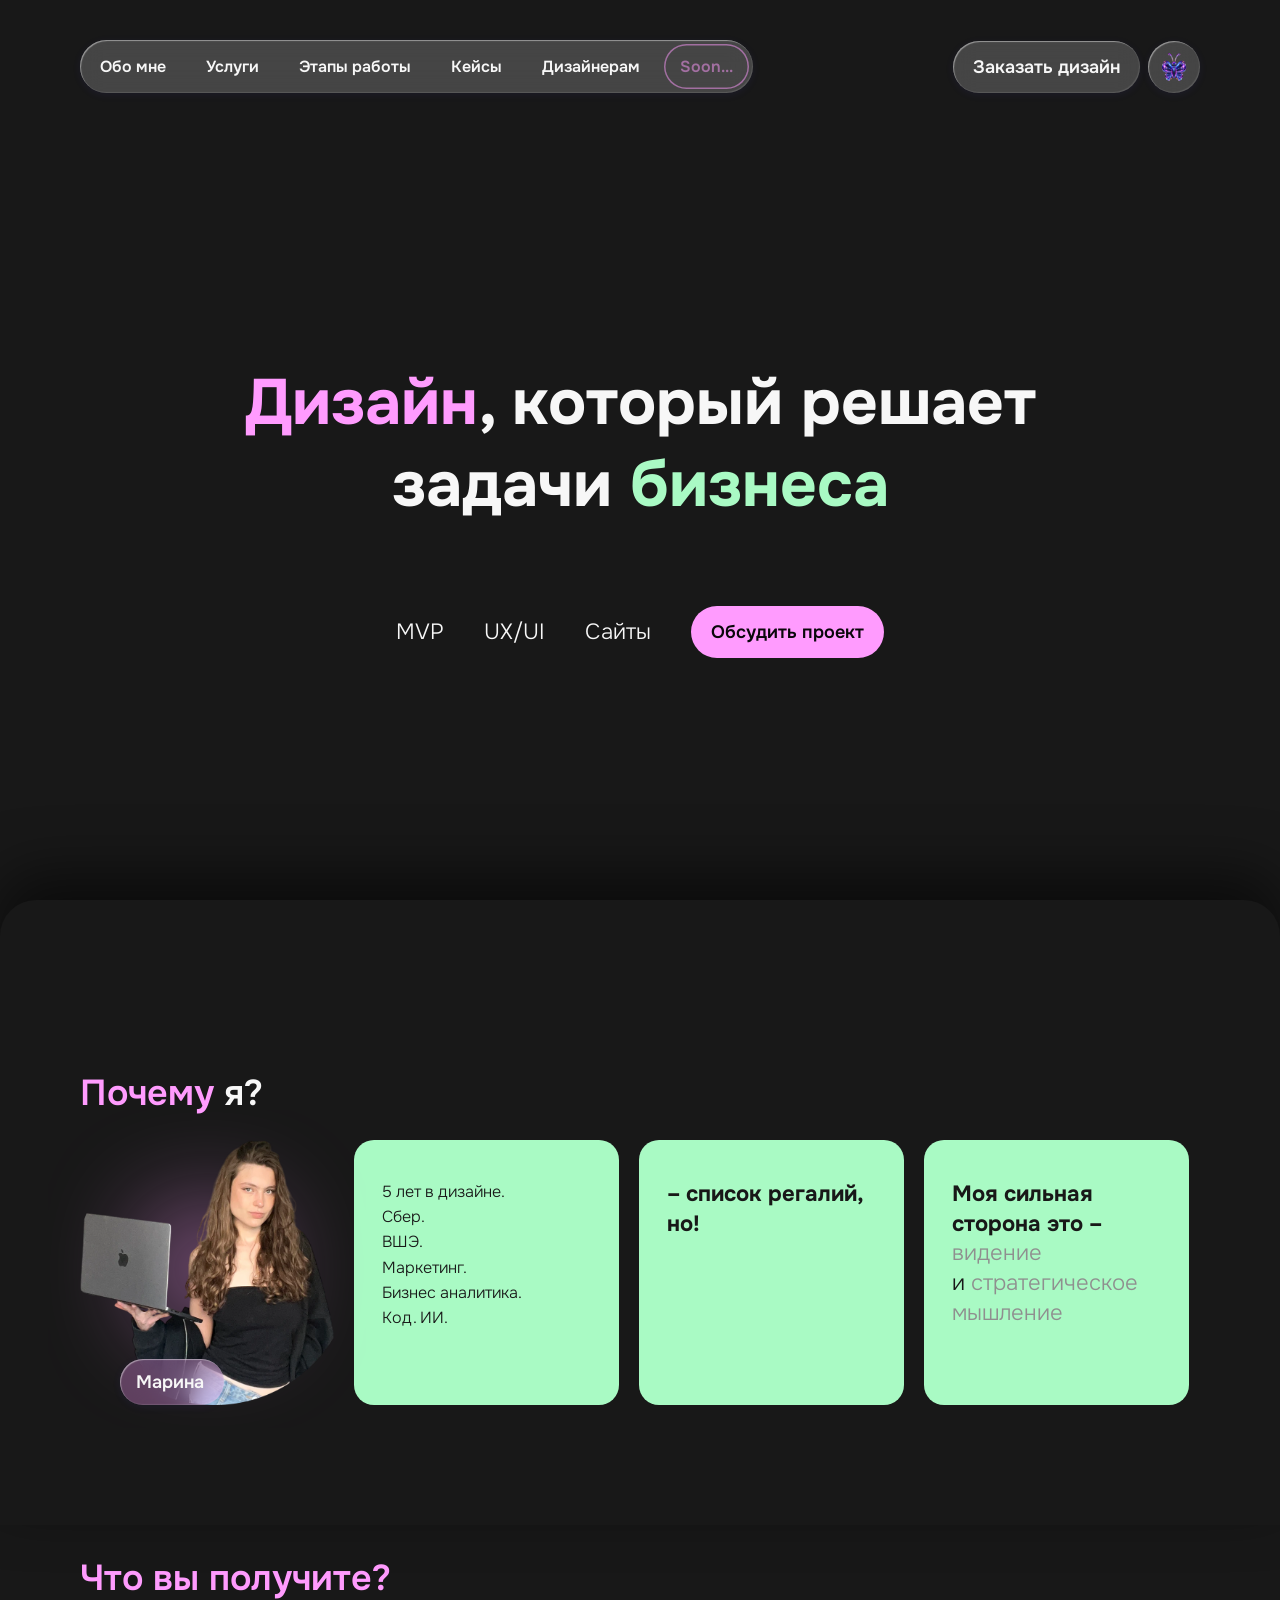
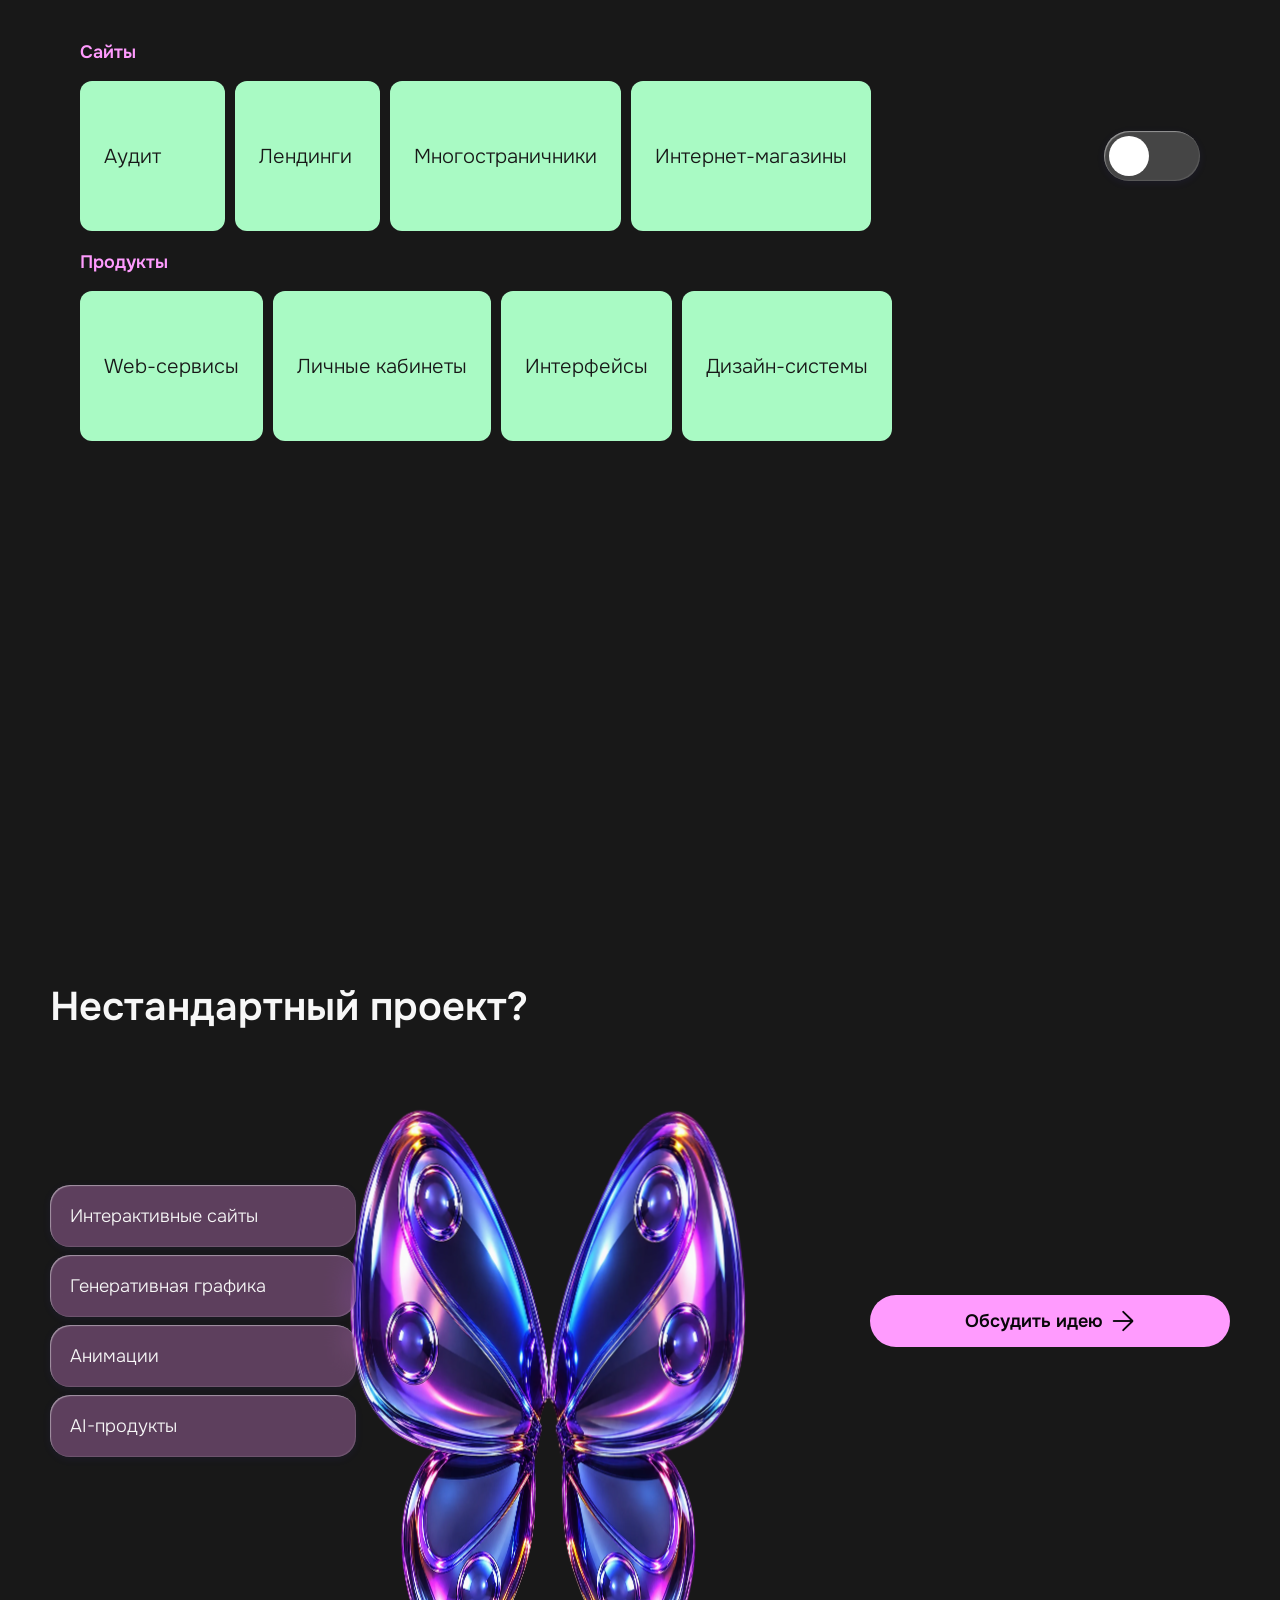
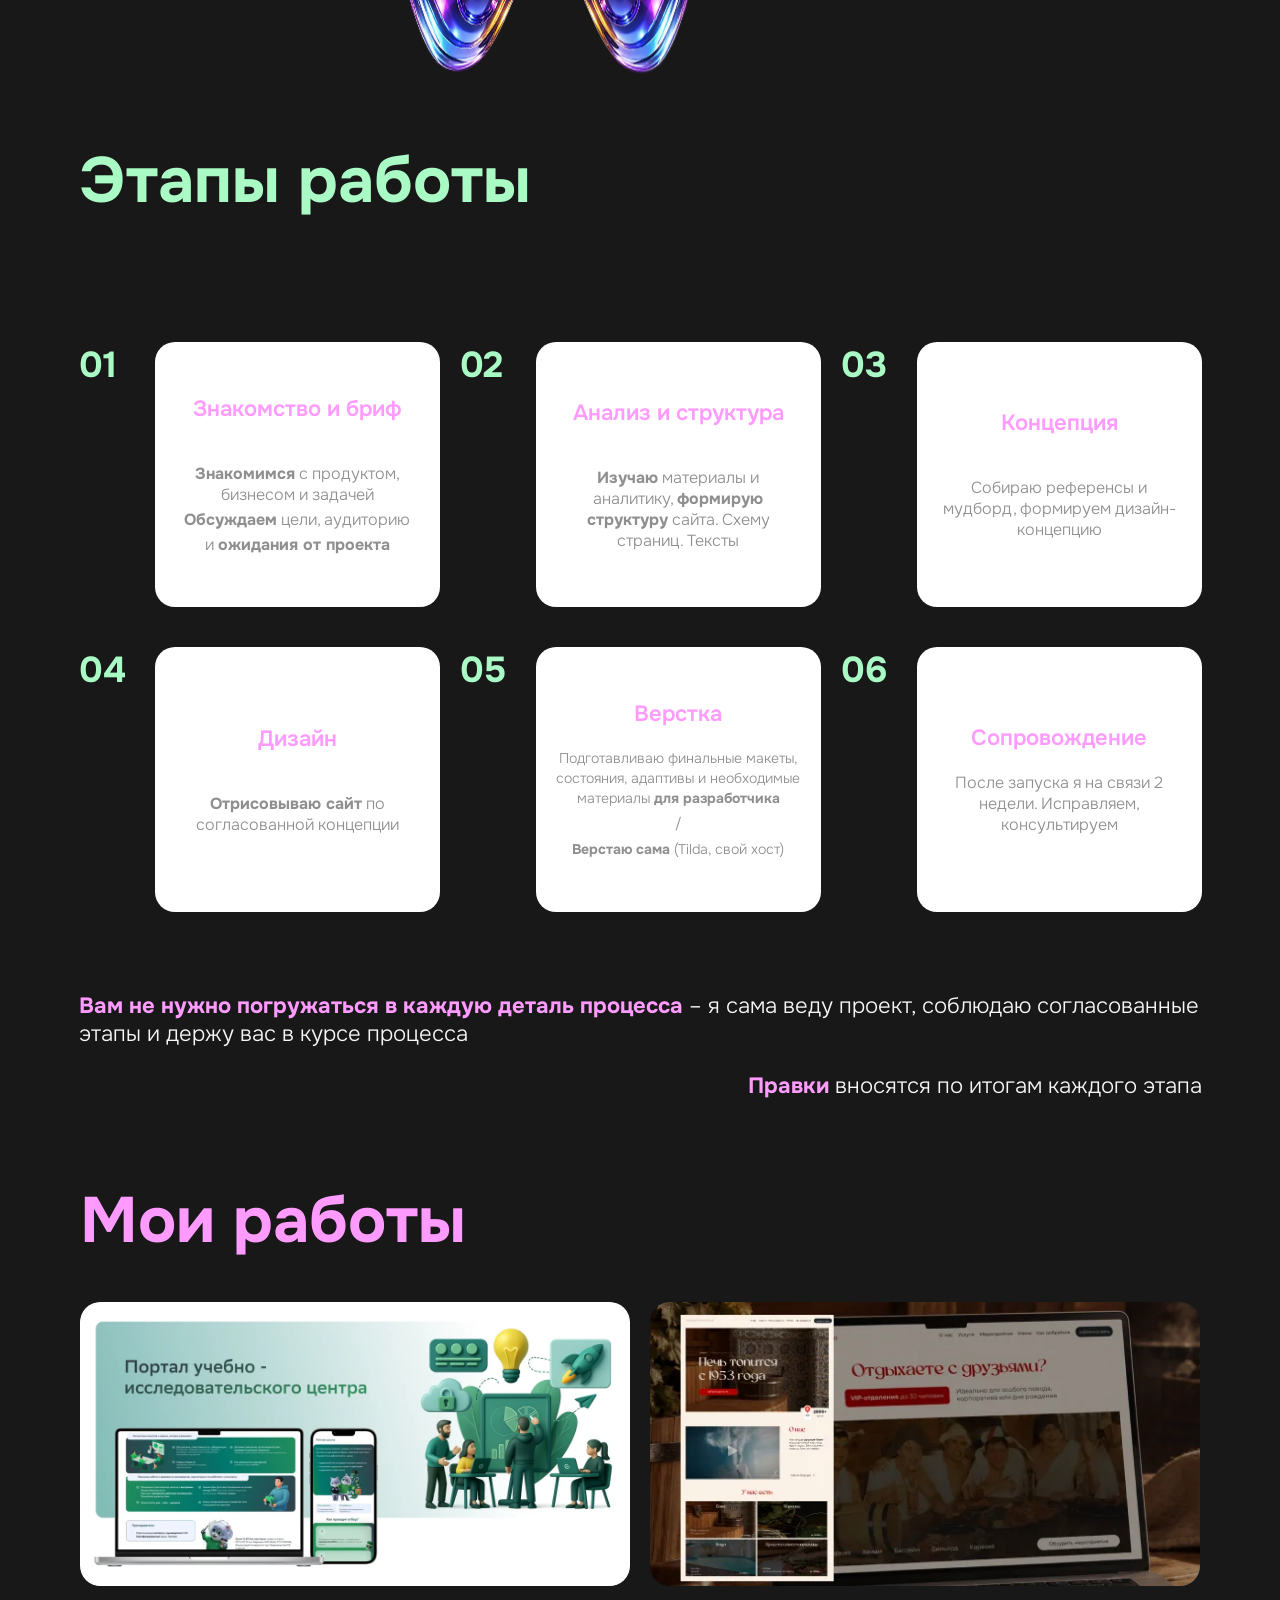
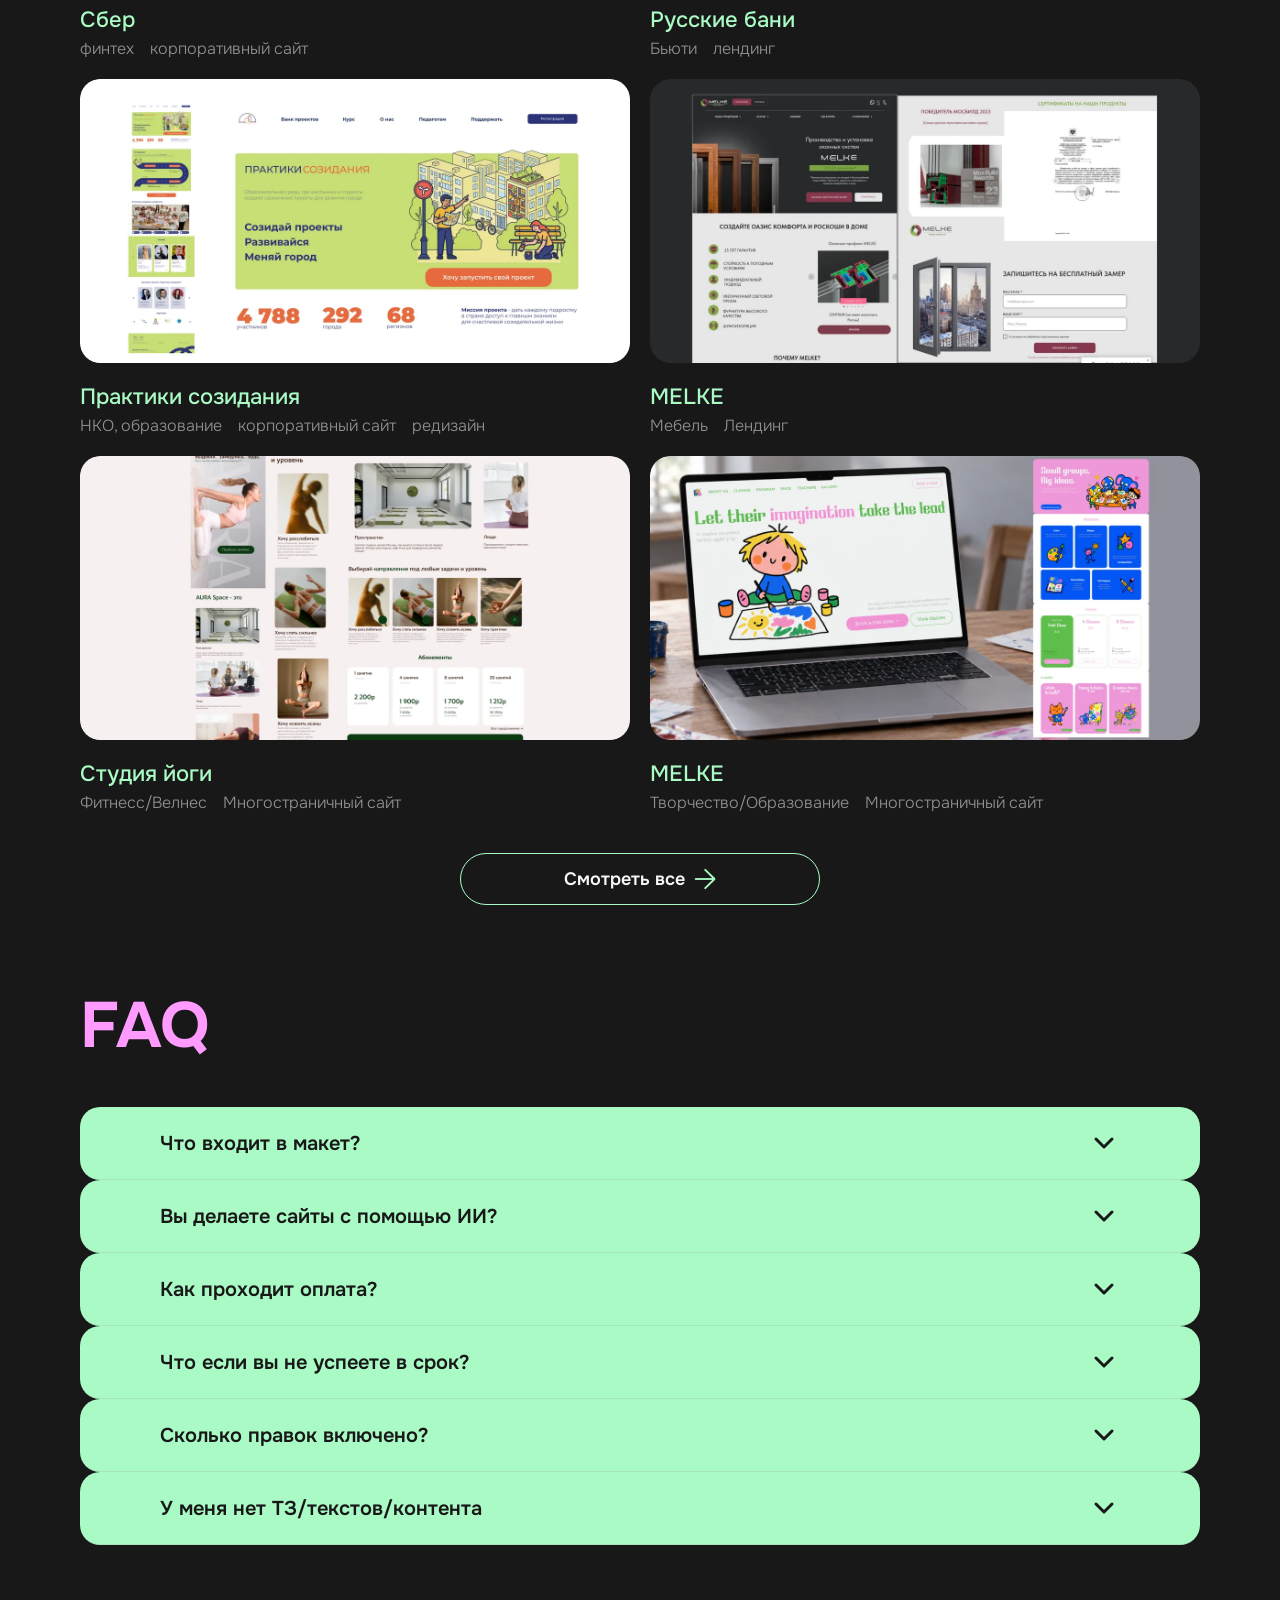
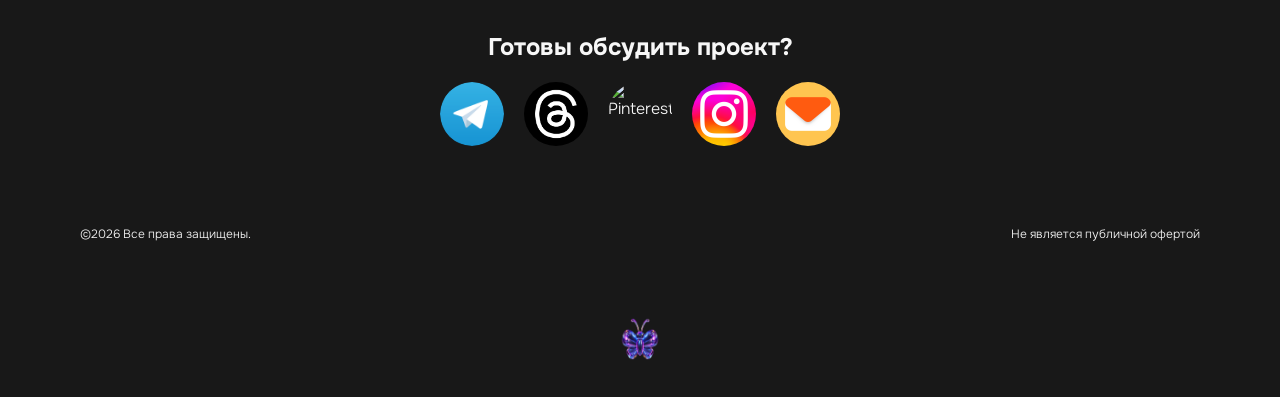
==== commit 936f2b2d: "Add files via upload" ====
--- a/index.html
+++ b/index.html
@@ -20,22 +20,27 @@
       <li><a href="#services" class="header__nav-link">Услуги</a></li>
       <li><a href="#process" class="header__nav-link">Этапы работы</a></li>
       <li><a href="#portfolio" class="header__nav-link">Кейсы</a></li>
+      <li><a href="dizaineram.html" class="header__nav-link">Дизайнерам</a></li>
+      <li><a href="ai-tutorials.html" class="header__nav-link header__nav-link--soon" title="Туториалы по ИИ — скоро">Soon...</a></li>
     </ul>
   </nav>
 
   <button type="button" class="btn btn--glass header__menu-btn" id="menuOpen"
           aria-expanded="false" aria-controls="mobileMenu">Меню</button>
 
-  <a href="https://t.me/qualcunodai" target="_blank" rel="noopener" data-goal="header_cta" class="btn btn--glass header__cta">
-    <span class="header__cta-long">Заказать дизайн</span>
-    <span class="header__cta-short">Заказать</span>
-  </a>
-
-  <!-- Галя: та же бабочка, что в фавиконке -->
-  <a href="galya.html" class="btn btn--glass header__galya" data-goal="galya_open"
-     title="Познакомиться с Галей" aria-label="Галя, живая бабочка">
-    <img src="assets/icons/favicon-192.png" alt="" width="192" height="192" decoding="async">
-  </a>
+  <!-- Кнопка заказа и Галя держатся вместе, поэтому они в одной обёртке -->
+  <div class="header__right">
+    <a href="https://t.me/qualcunodai" target="_blank" rel="noopener" data-goal="header_cta" class="btn btn--glass header__cta">
+      <span class="header__cta-long">Заказать дизайн</span>
+      <span class="header__cta-short">Заказать</span>
+    </a>
+
+    <!-- Галя: та же бабочка, что в фавиконке -->
+    <a href="galya.html" class="btn btn--glass header__galya" data-goal="galya_open"
+       title="Познакомиться с Галей" aria-label="Галя, живая бабочка">
+      <img src="assets/icons/favicon-192.png" alt="" width="192" height="192" decoding="async">
+    </a>
+  </div>
 </header>
 
 <div class="menu" id="mobileMenu" hidden>
@@ -48,6 +53,8 @@
       <li><a href="#services" class="menu__link">Услуги</a></li>
       <li><a href="#process" class="menu__link">Этапы работы</a></li>
       <li><a href="#portfolio" class="menu__link">Кейсы</a></li>
+      <li><a href="dizaineram.html" class="menu__link">Дизайнерам</a></li>
+      <li><a href="ai-tutorials.html" class="menu__link menu__link--soon">Soon...</a></li>
       <li><a href="galya.html" class="menu__link menu__link--galya" data-goal="galya_open">Галя
         <img src="assets/icons/favicon-192.png" alt="" width="192" height="192" decoding="async"></a></li>
     </ul>
--- a/css/style.css
+++ b/css/style.css
@@ -1606,6 +1606,14 @@
 
 /* ============ Кнопка Гали в шапке ============ */
 
+/* Заказ и Галя стоят плечом к плечу, а не разъезжаются по краям */
+.header__right {
+  display: flex;
+  align-items: center;
+  gap: 8px;
+  flex-shrink: 0;
+}
+
 .header__galya {
   flex-shrink: 0;
   width: 52px;
@@ -1632,12 +1640,43 @@
 
 .menu__link--galya img { width: 28px; height: 28px; }
 
+/* Размер не ужимаем: кнопка заказа на всех ширинах 52px,
+   и бабочка должна стоять с ней вровень. */
 @media (max-width: 900px) {
-  .header__galya { width: 46px; height: 46px; }
-  .header__galya img { width: 26px; height: 26px; }
+  .header__galya img { width: 27px; height: 27px; }
 }
 
 @media (prefers-reduced-motion: reduce) {
   .header__galya img { transition: none; }
   .header__galya:hover img { transform: none; }
 }
+
+
+/* ============ Пункт «Soon...» ============ */
+/* Розовая обводка в половину силы: видно, что пункт есть,
+   но он честно не обещает, что там уже что-то лежит. */
+
+.header__nav-link--soon {
+  color: var(--color-main);
+  box-shadow: inset 0 0 0 1.5px var(--color-main);
+  opacity: 0.5;
+  transition: opacity 0.2s ease, background 0.15s ease;
+}
+
+.header__nav-link--soon:hover { opacity: 0.8; background: transparent; }
+
+.menu__link--soon {
+  display: inline-flex;
+  align-items: center;
+  padding: 4px 16px;
+  border-radius: 999px;
+  color: var(--color-main);
+  box-shadow: inset 0 0 0 1.5px var(--color-main);
+  opacity: 0.5;
+}
+
+.menu__link--soon:hover { opacity: 0.8; }
+
+@media (prefers-reduced-motion: reduce) {
+  .header__nav-link--soon { transition: none; }
+}
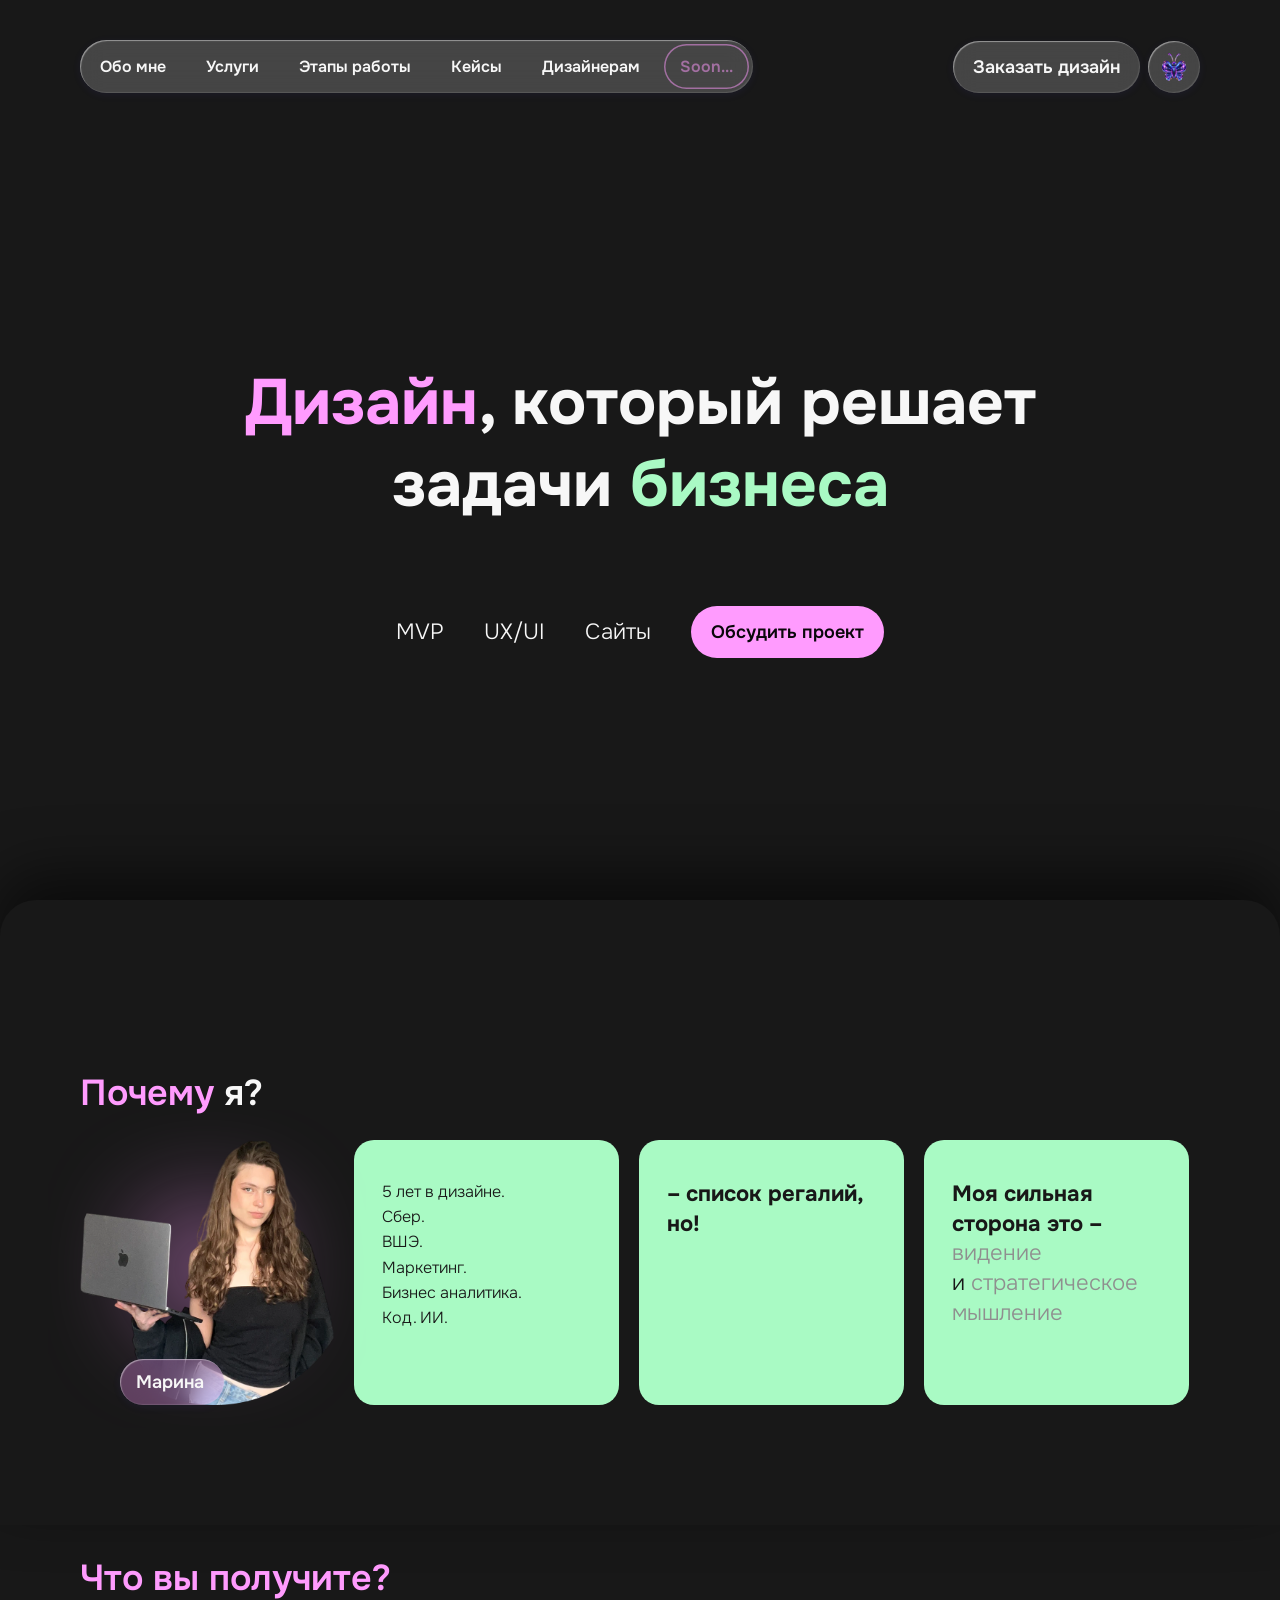
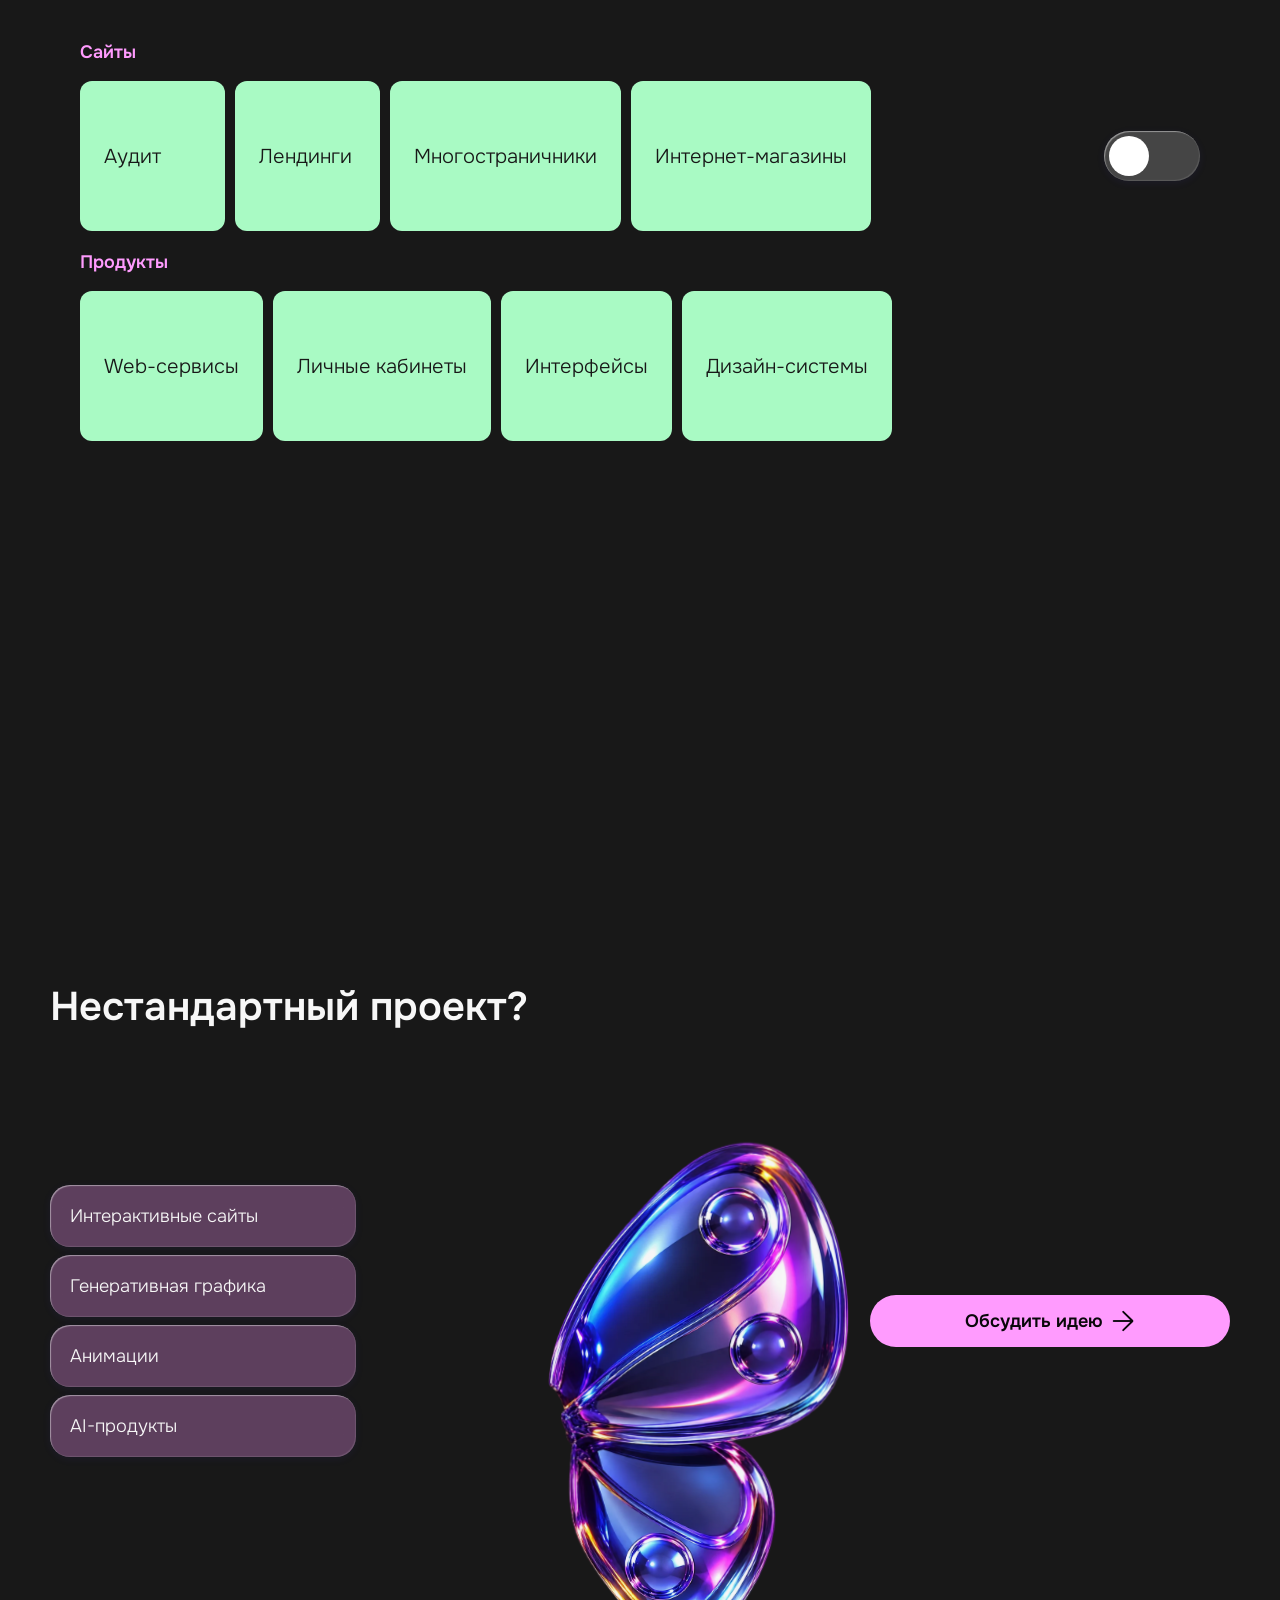
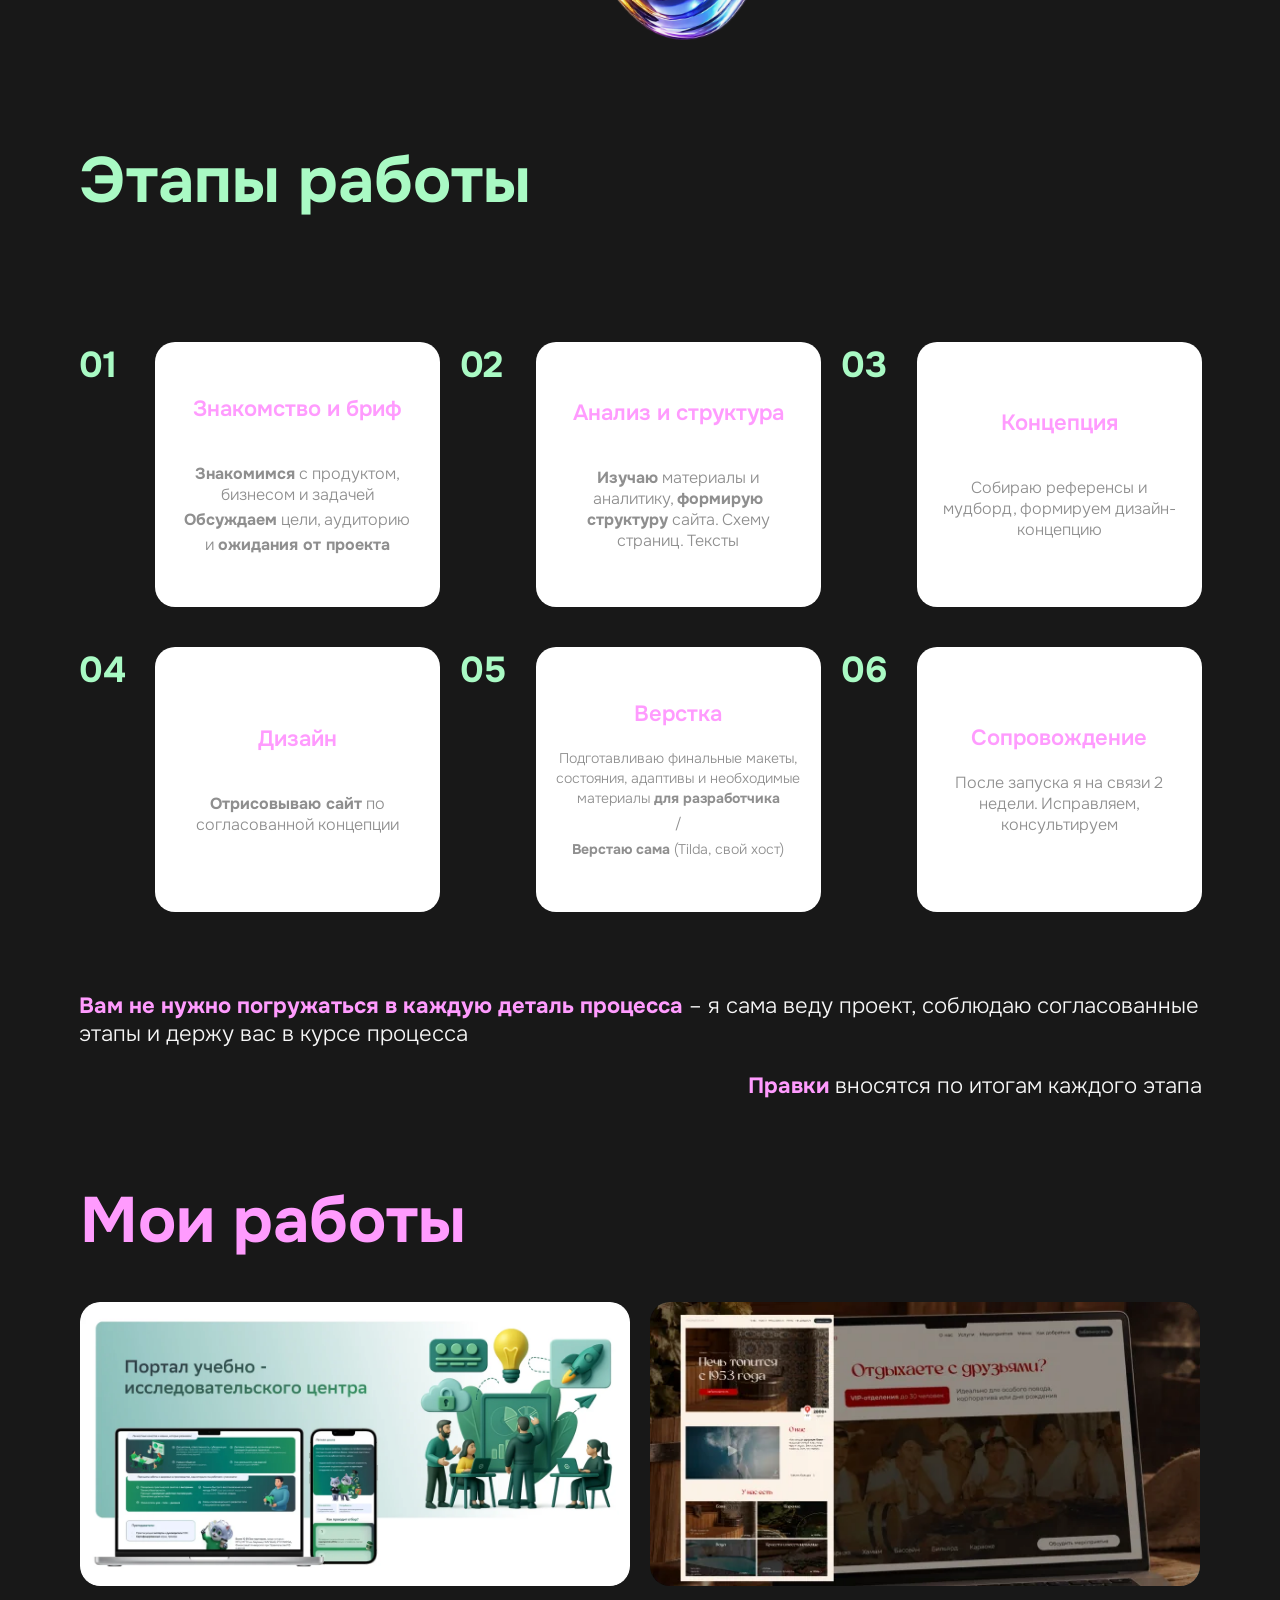
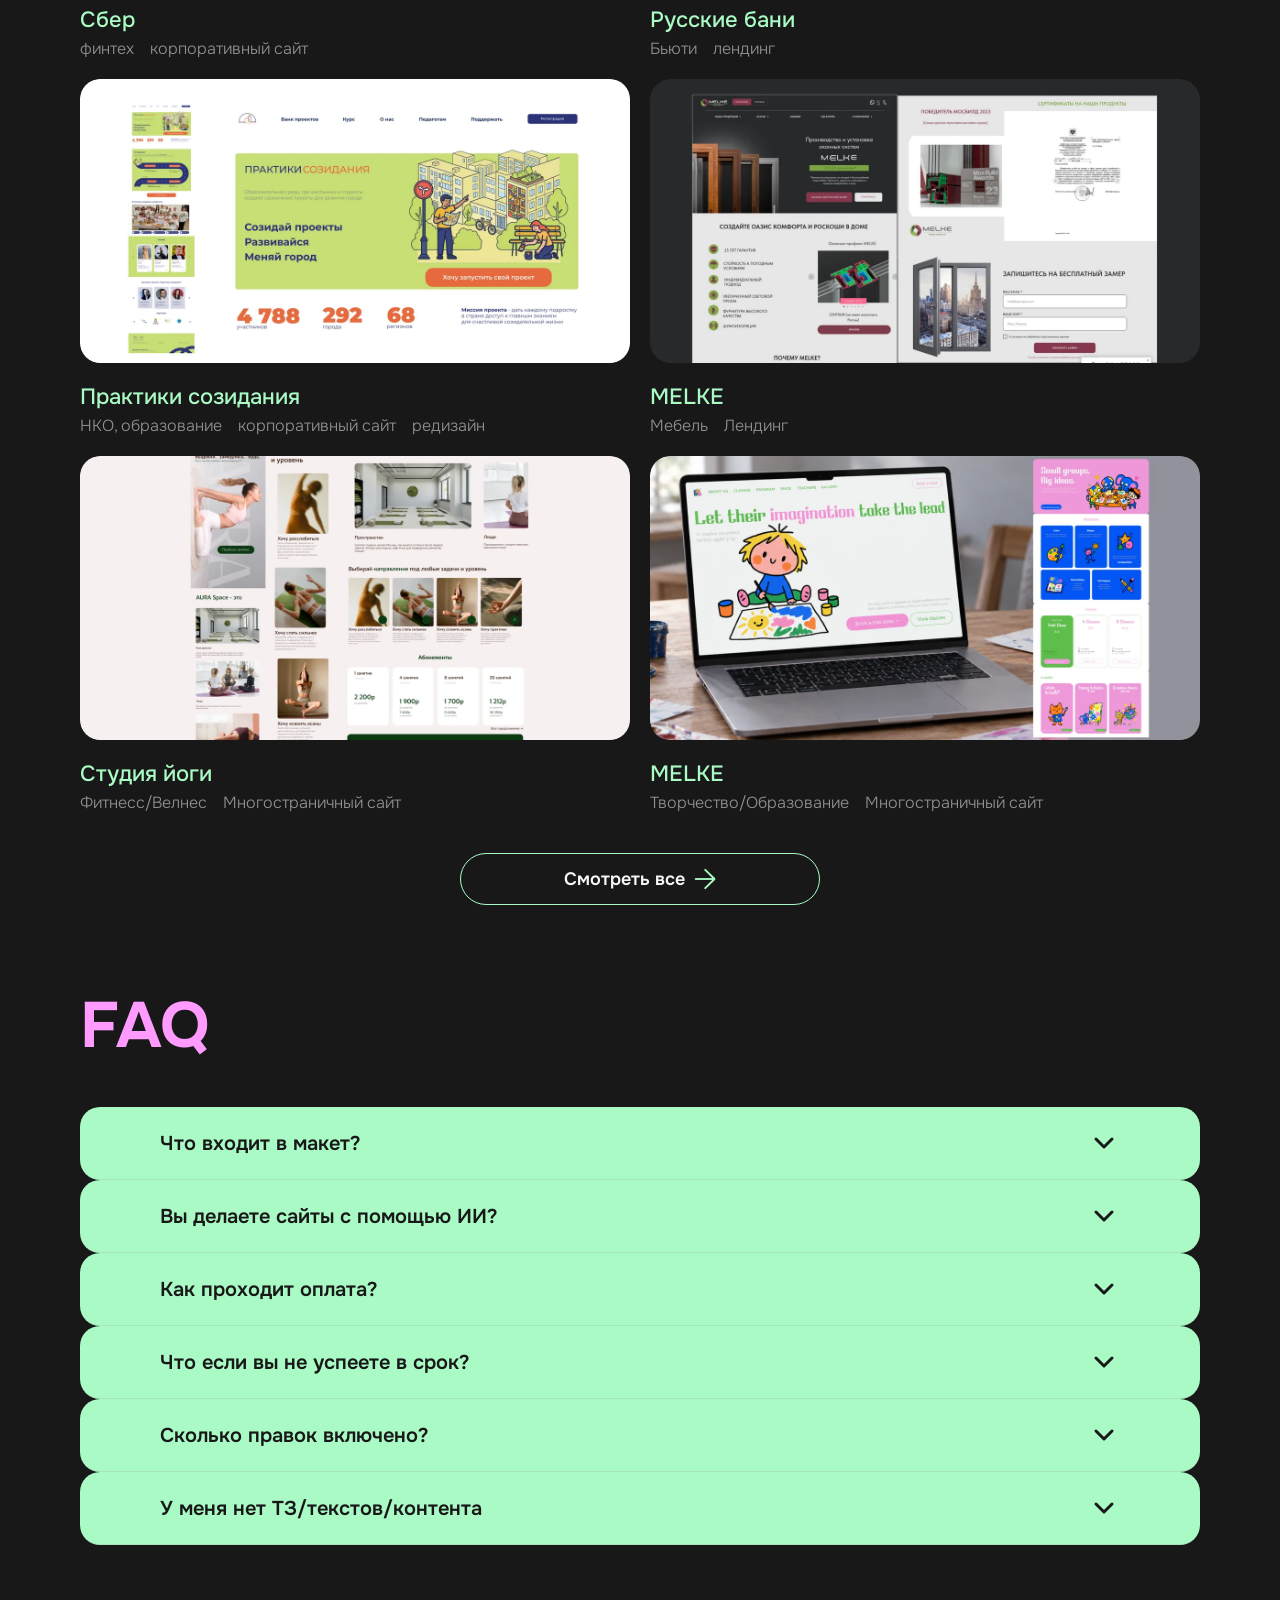
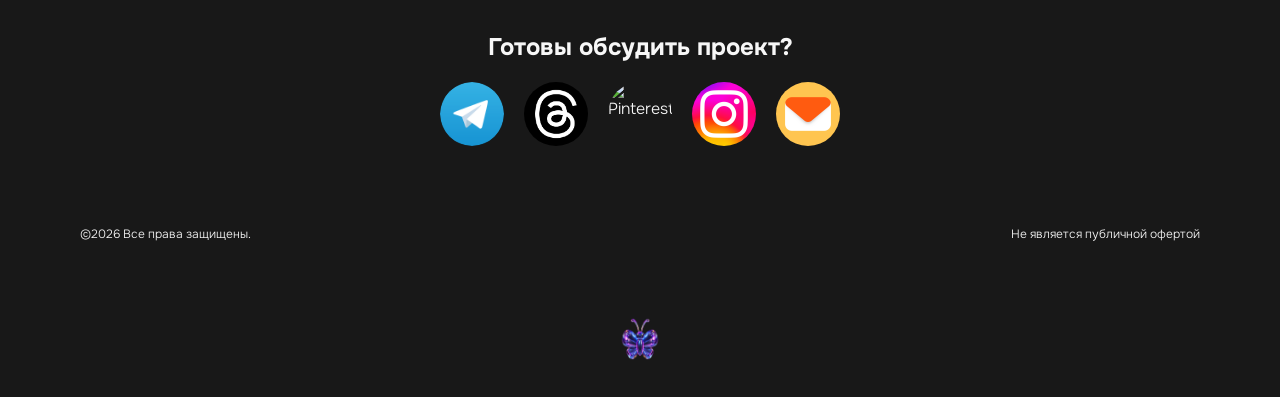
==== commit db3fe539: "Add files via upload" ====
--- a/index.html
+++ b/index.html
@@ -20,8 +20,8 @@
       <li><a href="#services" class="header__nav-link">Услуги</a></li>
       <li><a href="#process" class="header__nav-link">Этапы работы</a></li>
       <li><a href="#portfolio" class="header__nav-link">Кейсы</a></li>
-      <li><a href="dizaineram.html" class="header__nav-link">Дизайнерам</a></li>
-      <li><a href="ai-tutorials.html" class="header__nav-link header__nav-link--soon" title="Туториалы по ИИ — скоро">Soon...</a></li>
+      <li><a href="designers.html" class="header__nav-link">Дизайнерам</a></li>
+      <li><a href="soon.html" class="header__nav-link header__nav-link--soon" title="Туториалы по ИИ — скоро">Soon...</a></li>
     </ul>
   </nav>
 
@@ -53,8 +53,8 @@
       <li><a href="#services" class="menu__link">Услуги</a></li>
       <li><a href="#process" class="menu__link">Этапы работы</a></li>
       <li><a href="#portfolio" class="menu__link">Кейсы</a></li>
-      <li><a href="dizaineram.html" class="menu__link">Дизайнерам</a></li>
-      <li><a href="ai-tutorials.html" class="menu__link menu__link--soon">Soon...</a></li>
+      <li><a href="designers.html" class="menu__link">Дизайнерам</a></li>
+      <li><a href="soon.html" class="menu__link menu__link--soon">Soon...</a></li>
       <li><a href="galya.html" class="menu__link menu__link--galya" data-goal="galya_open">Галя
         <img src="assets/icons/favicon-192.png" alt="" width="192" height="192" decoding="async"></a></li>
     </ul>
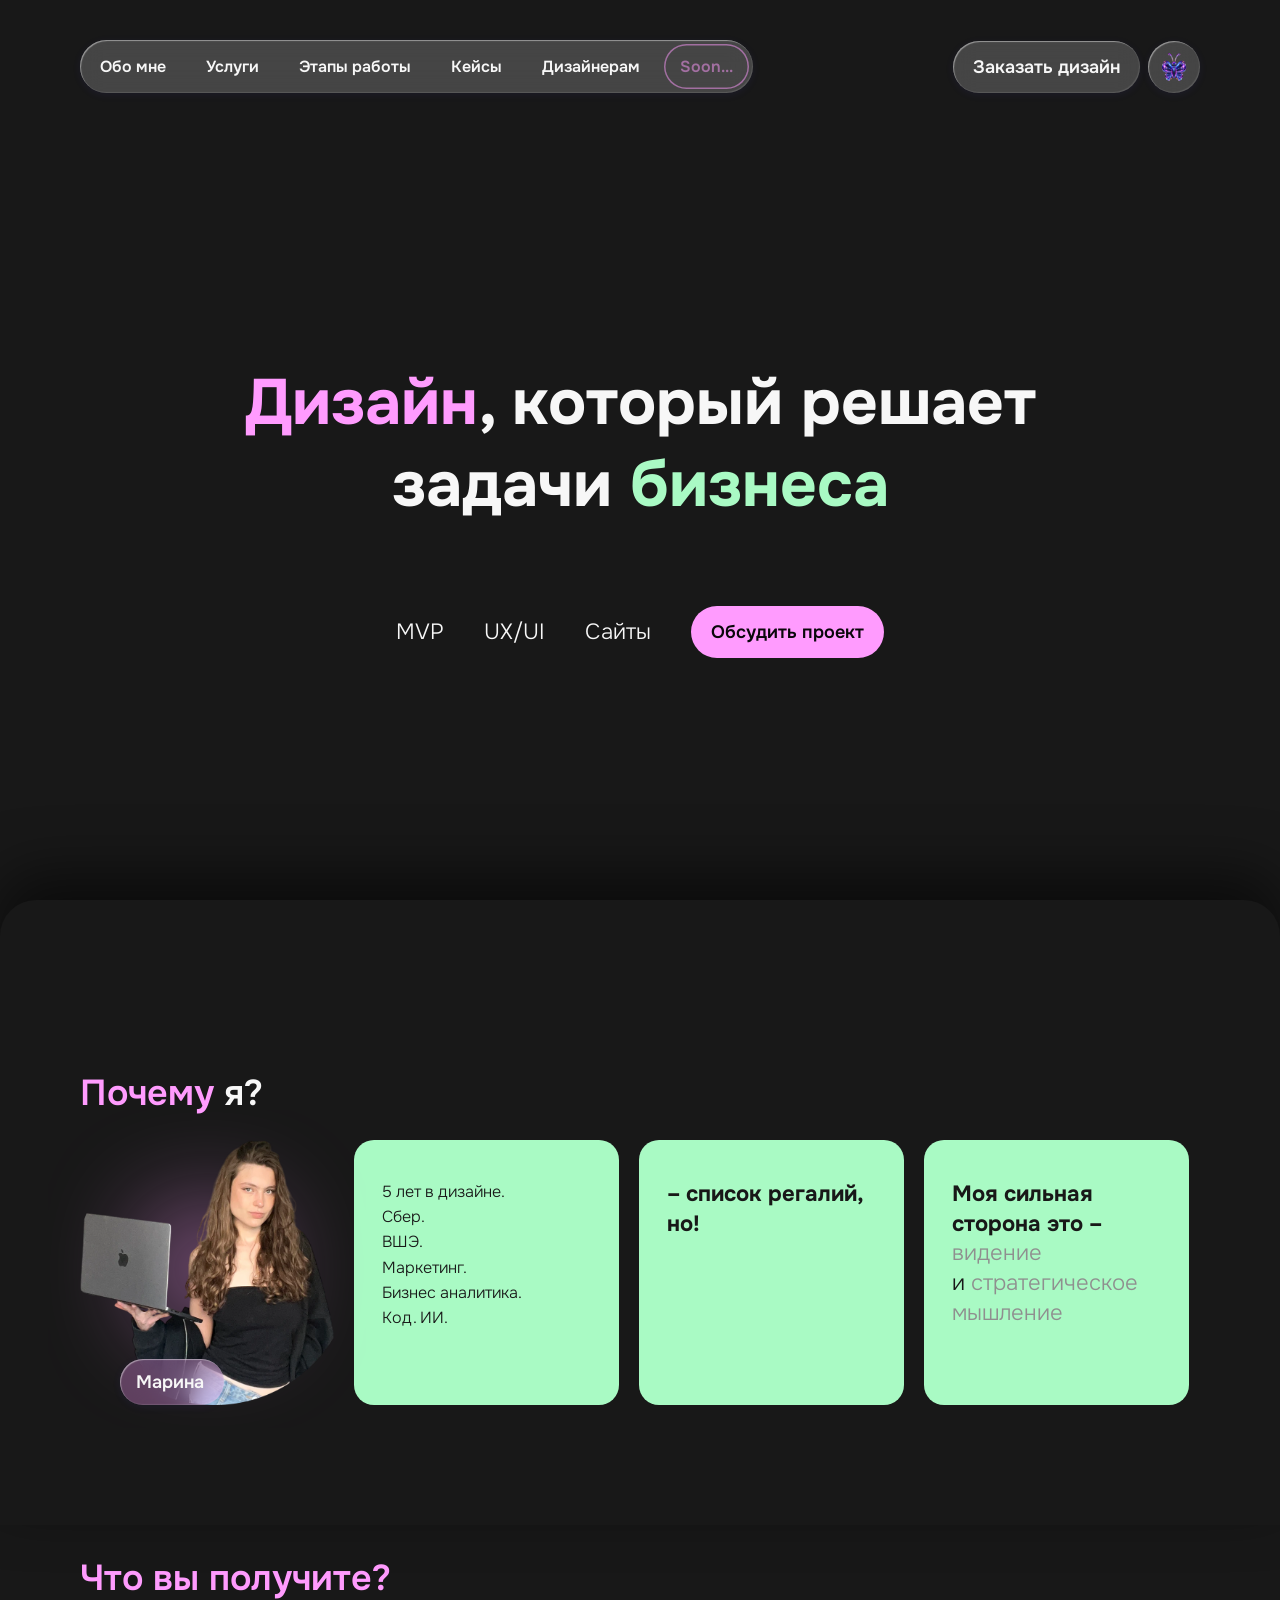
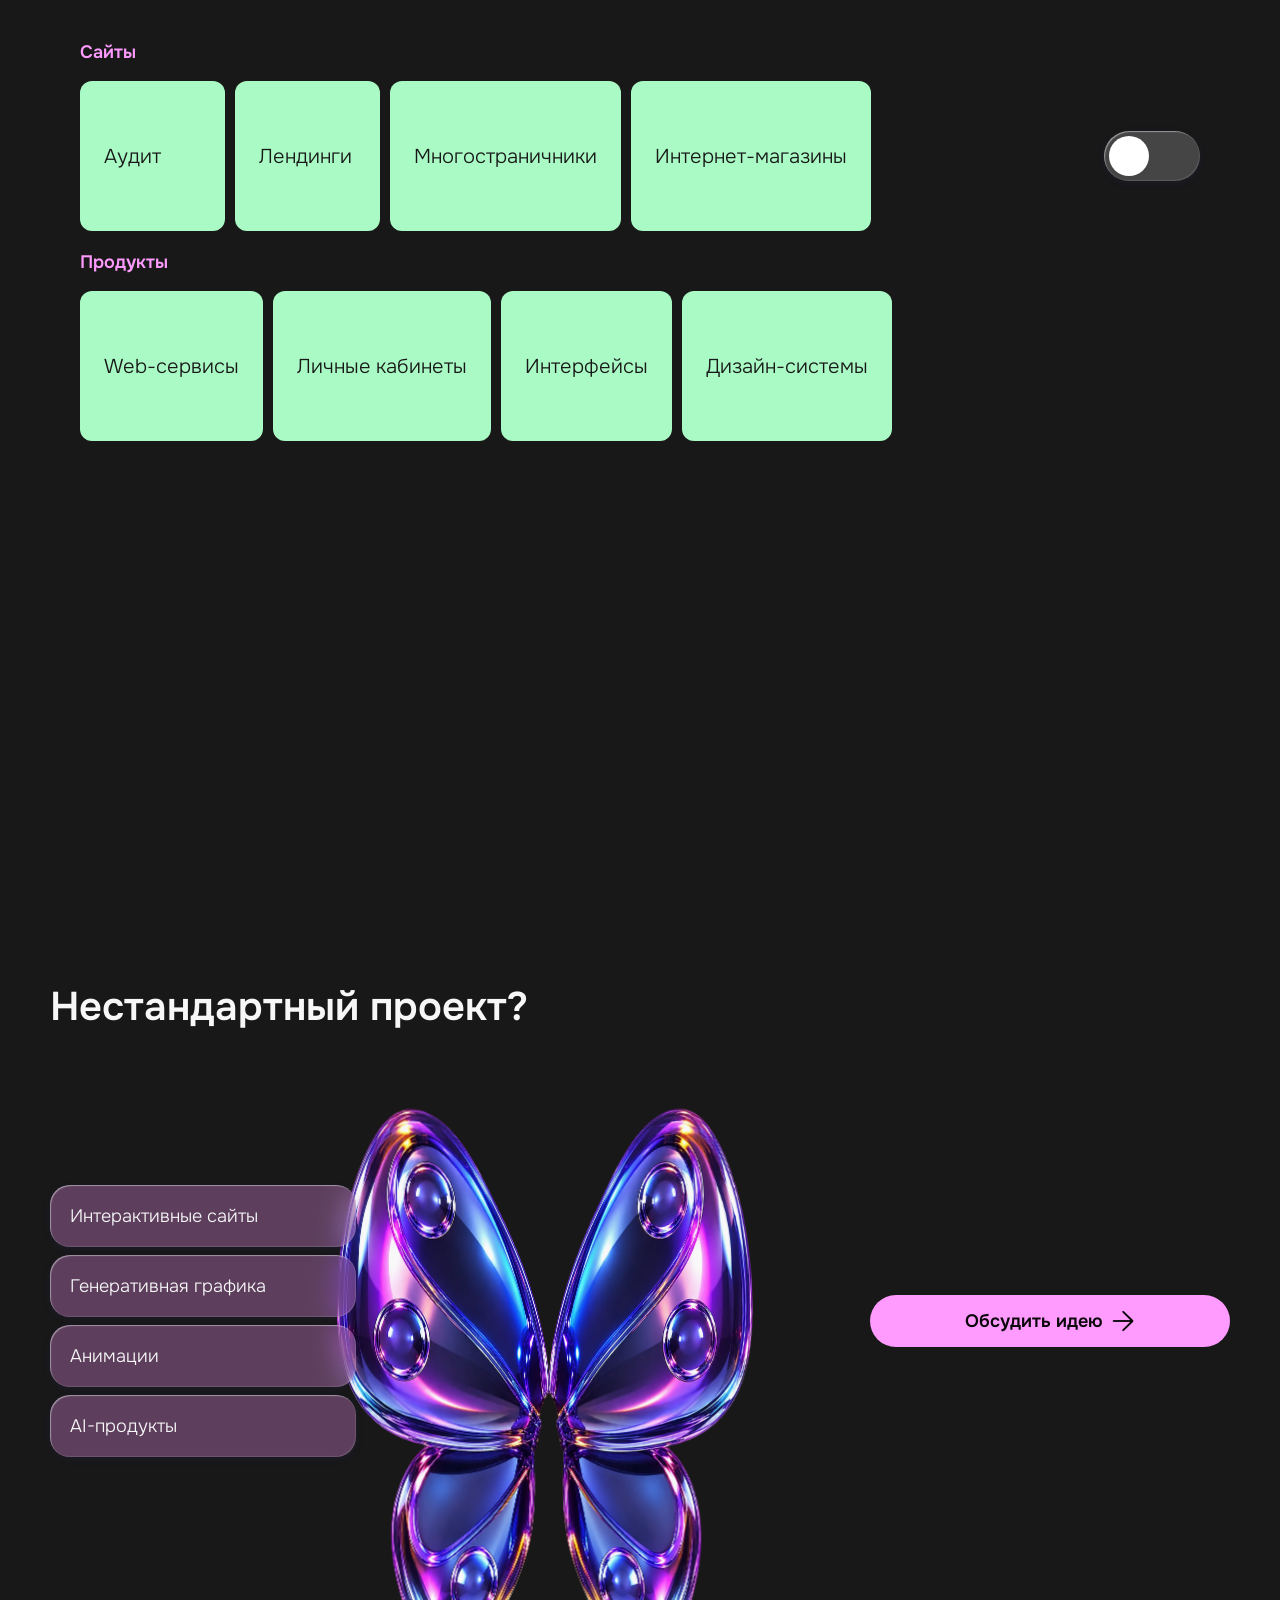
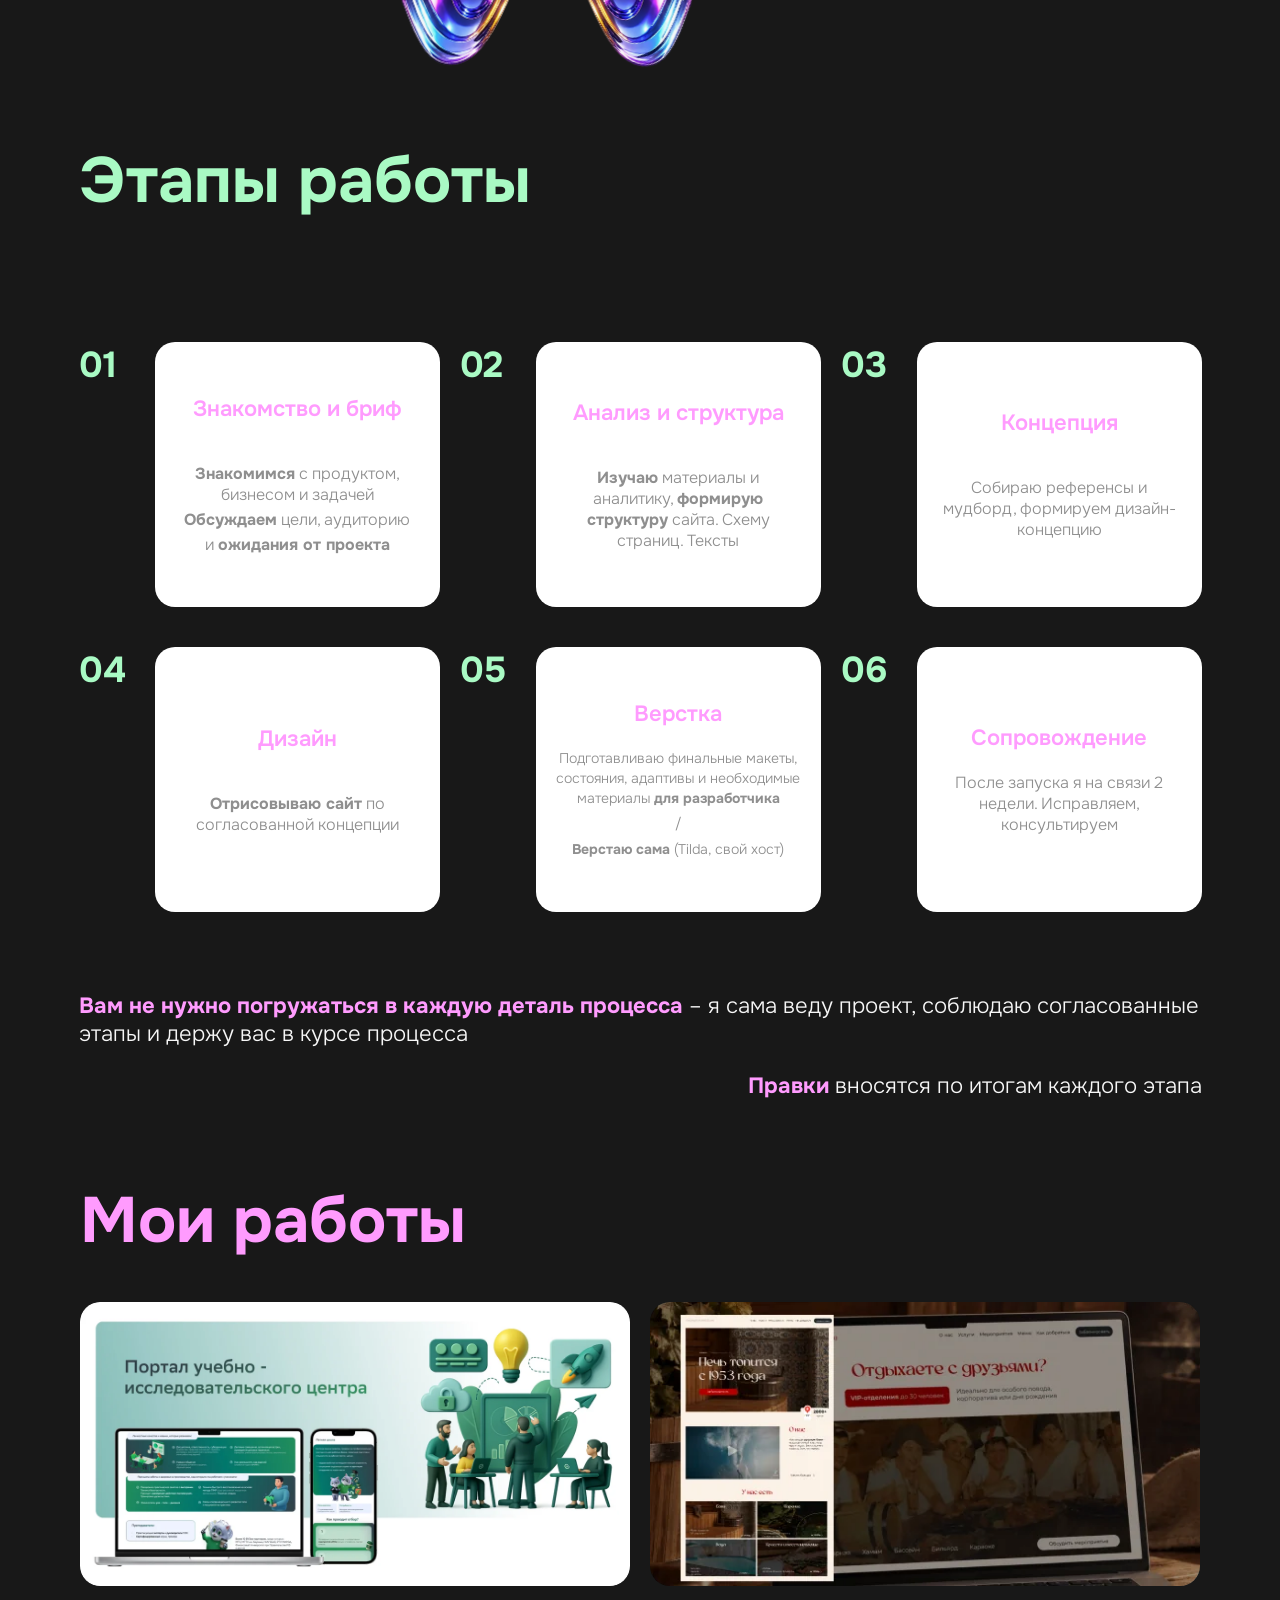
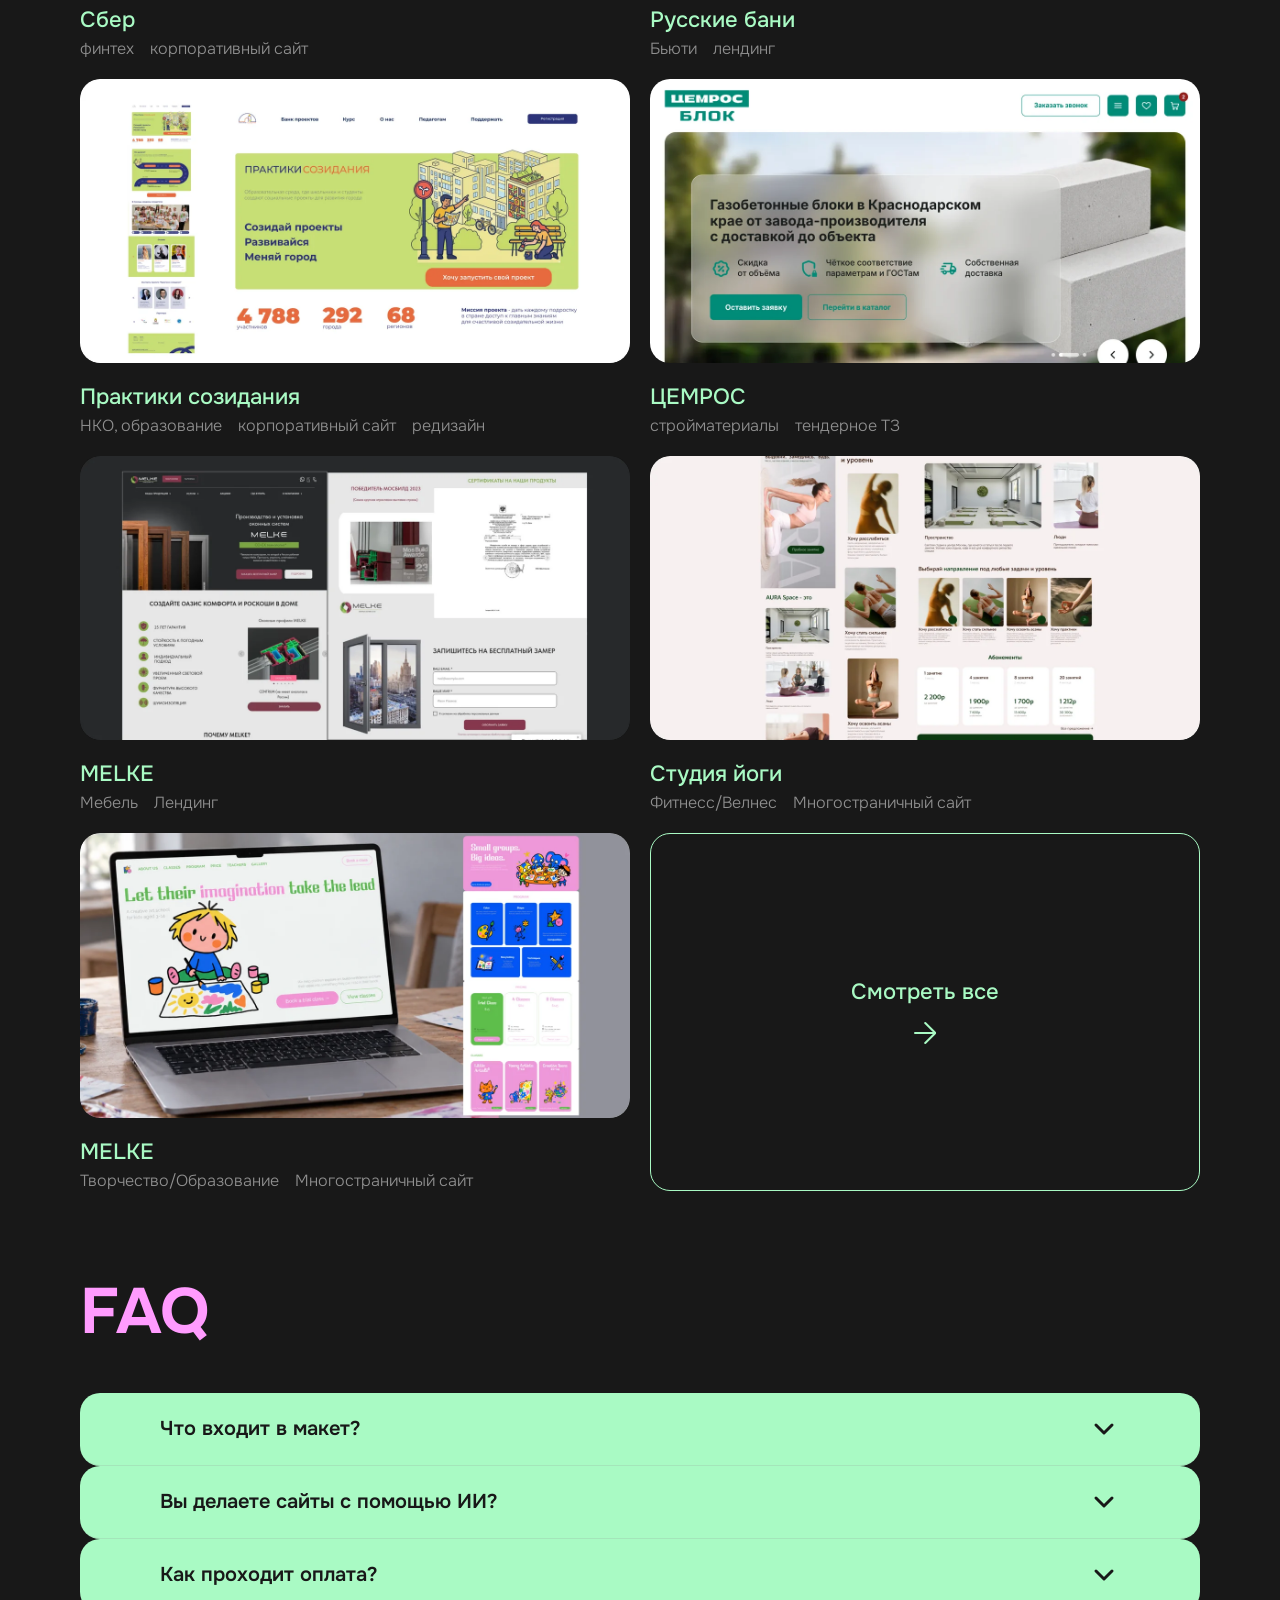
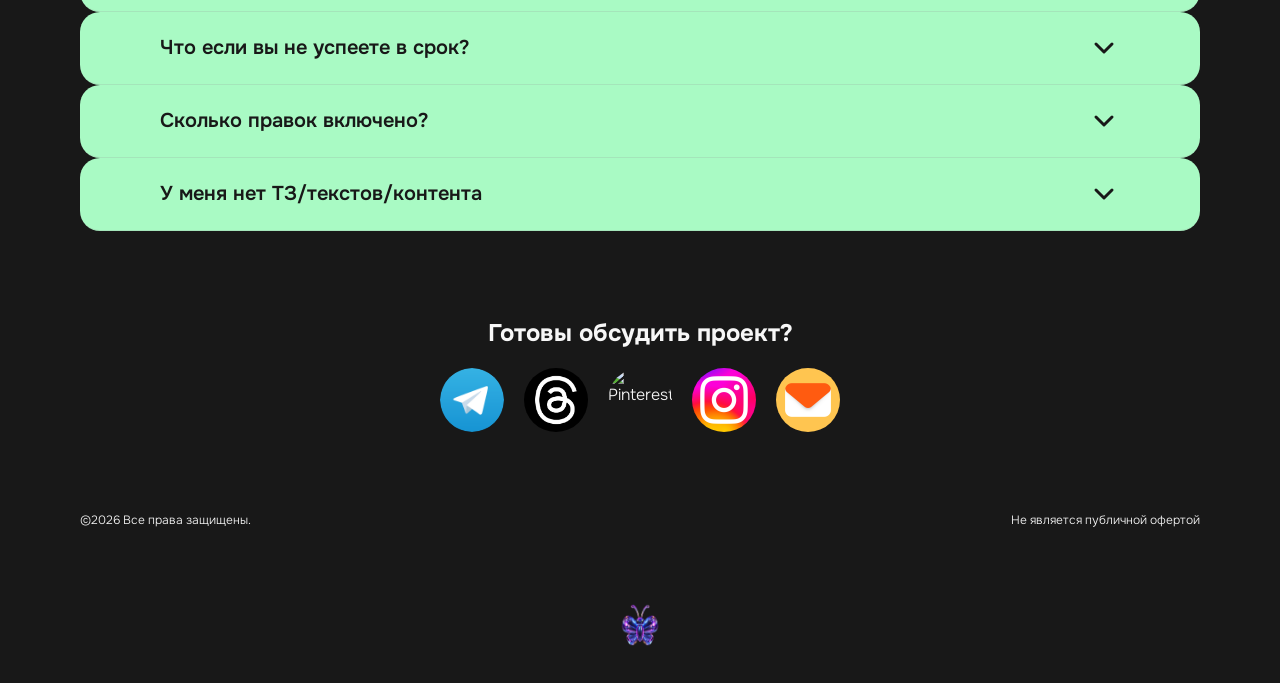
==== commit f32209c0: "Add files via upload" ====
--- a/index.html
+++ b/index.html
@@ -352,6 +352,19 @@
             </div>
           </a>
 
+          <a data-goal="case_open" class="portfolio-card" href="cemros/">
+            <div class="portfolio-card__preview">
+              <img src="assets/images/work-cemros.webp" alt="ЦЕМРОС БЛОК – главная страница по тендерному ТЗ">
+            </div>
+            <div class="portfolio-card__info">
+              <p class="portfolio-card__name">ЦЕМРОС</p>
+              <ul class="portfolio-card__tags">
+                <li>стройматериалы</li>
+                <li>тендерное ТЗ</li>
+              </ul>
+            </div>
+          </a>
+
           <div class="portfolio-card portfolio-card--static">
             <div class="portfolio-card__preview">
               <img src="assets/images/work-melke.webp" alt="MELKE – лендинг оконных систем">
@@ -391,13 +404,16 @@
             </div>
           </div>
 
-        </div>
-      </div>
-
-      <a href="404.html" data-goal="portfolio_all" class="btn btn--outline btn--wide">
-        Смотреть все
-        <svg class="btn__icon" viewBox="0 0 26 26" fill="none" aria-hidden="true"><path d="M3 13.1756L12.4107 22.7515C12.7361 23.0828 13.2639 23.0828 13.5893 22.7515L23 13.1756M13 3V21.6553" stroke="currentColor" stroke-width="2" stroke-linecap="round" stroke-linejoin="round"/></svg>
-      </a>
+          <!-- восьмая плитка: место ровно под неё, сетка остаётся целой -->
+          <a href="404.html" data-goal="portfolio_all" class="portfolio-card portfolio-more">
+            <span class="portfolio-more__box">
+              <span class="portfolio-more__text">Смотреть все</span>
+              <svg class="portfolio-more__icon" viewBox="0 0 26 26" fill="none" aria-hidden="true"><path d="M3 13.1756L12.4107 22.7515C12.7361 23.0828 13.2639 23.0828 13.5893 22.7515L23 13.1756M13 3V21.6553" stroke="currentColor" stroke-width="2" stroke-linecap="round" stroke-linejoin="round"/></svg>
+            </span>
+          </a>
+
+        </div>
+      </div>
     </div>
   </section>
 
--- a/css/style.css
+++ b/css/style.css
@@ -892,6 +892,35 @@
   display: flex;
   flex-direction: column;
   gap: 4px;
+}
+
+/* Восьмая плитка — ведёт на полный список работ.
+   Коробка тянется на всю высоту ячейки, поэтому ряд не проседает. */
+.portfolio-more__box {
+  flex: 1;
+  display: flex;
+  flex-direction: column;
+  align-items: center;
+  justify-content: center;
+  gap: 14px;
+  min-height: 200px;
+  border-radius: 20px;
+  border: 1px solid var(--color-main-2);
+  color: var(--color-main-2);
+  transition: background 0.3s ease;
+}
+
+.portfolio-more:hover .portfolio-more__box { background: rgba(169, 250, 196, 0.08); }
+
+.portfolio-more__text {
+  font-weight: 500;
+  font-size: 22px;
+}
+
+.portfolio-more__icon {
+  width: 26px;
+  height: 26px;
+  transform: rotate(-90deg);    /* та же стрелка, что была на кнопке */
 }
 
 .portfolio-card__name {
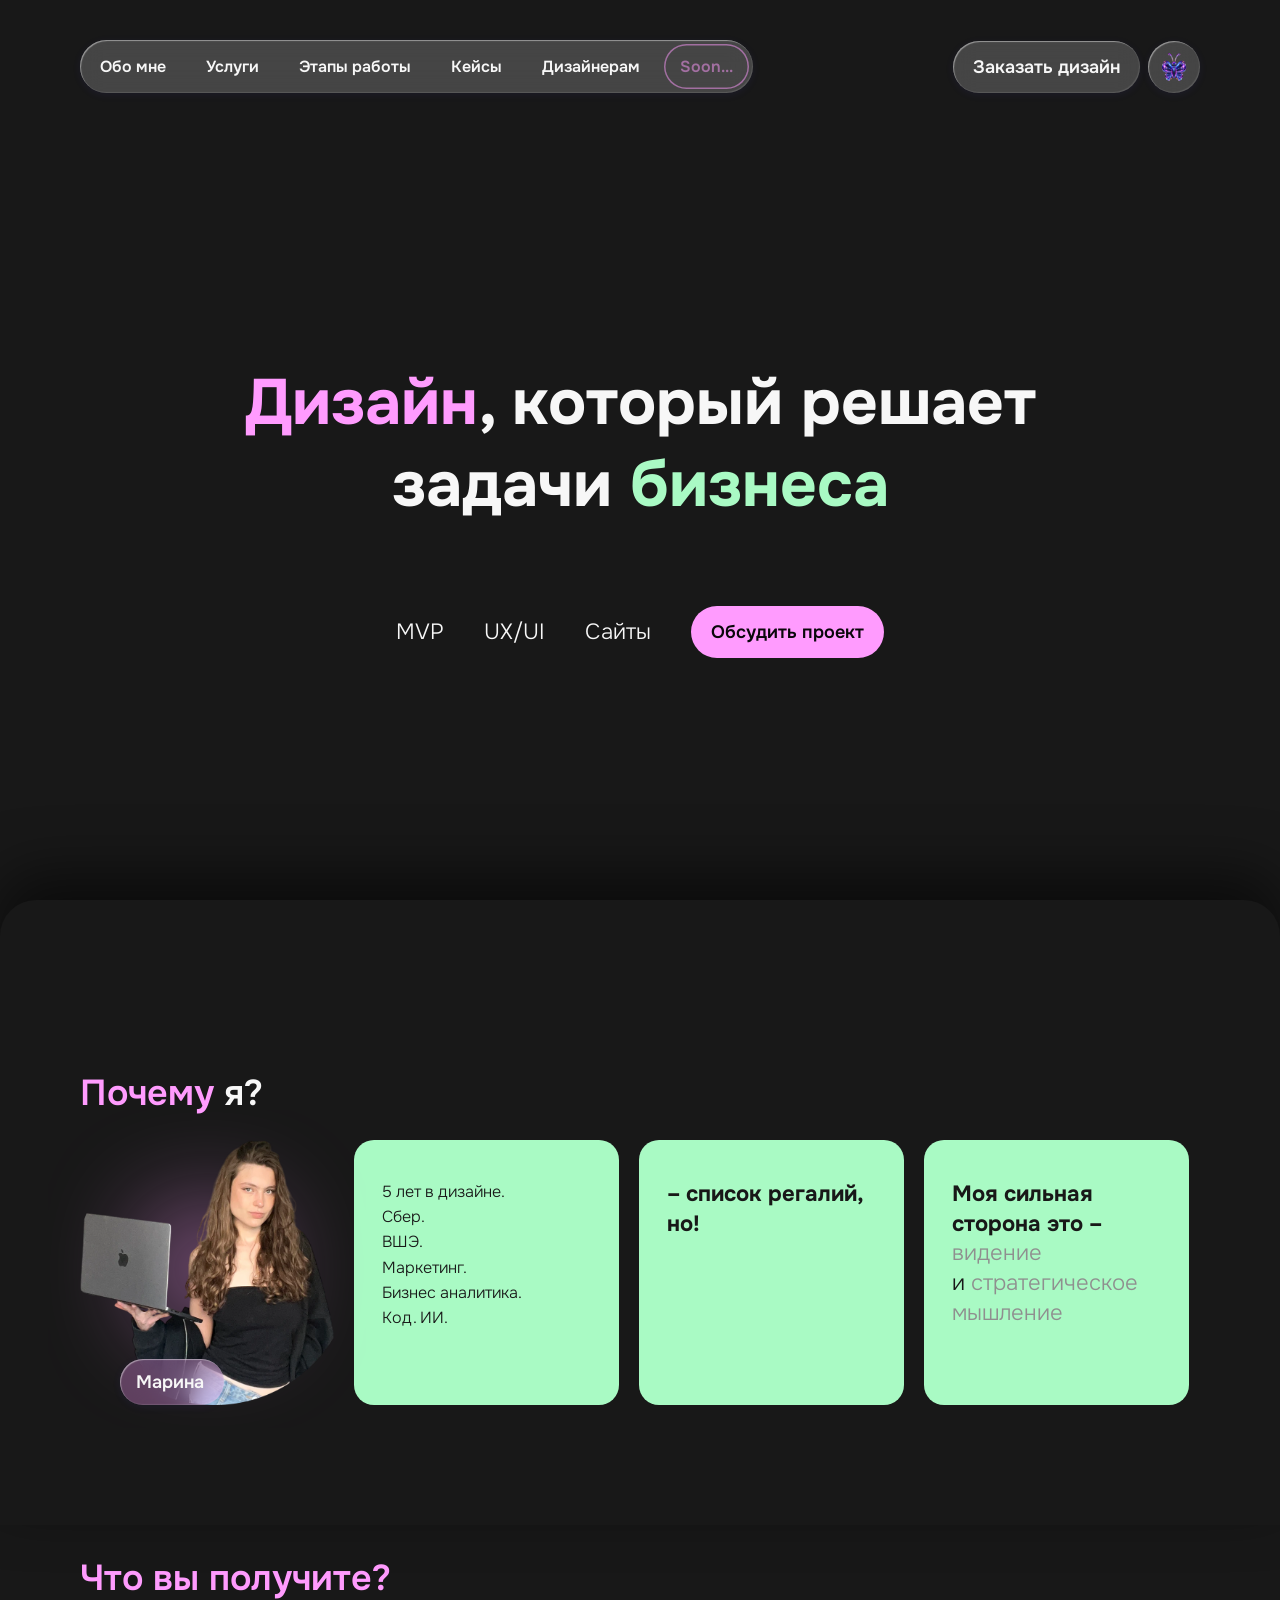
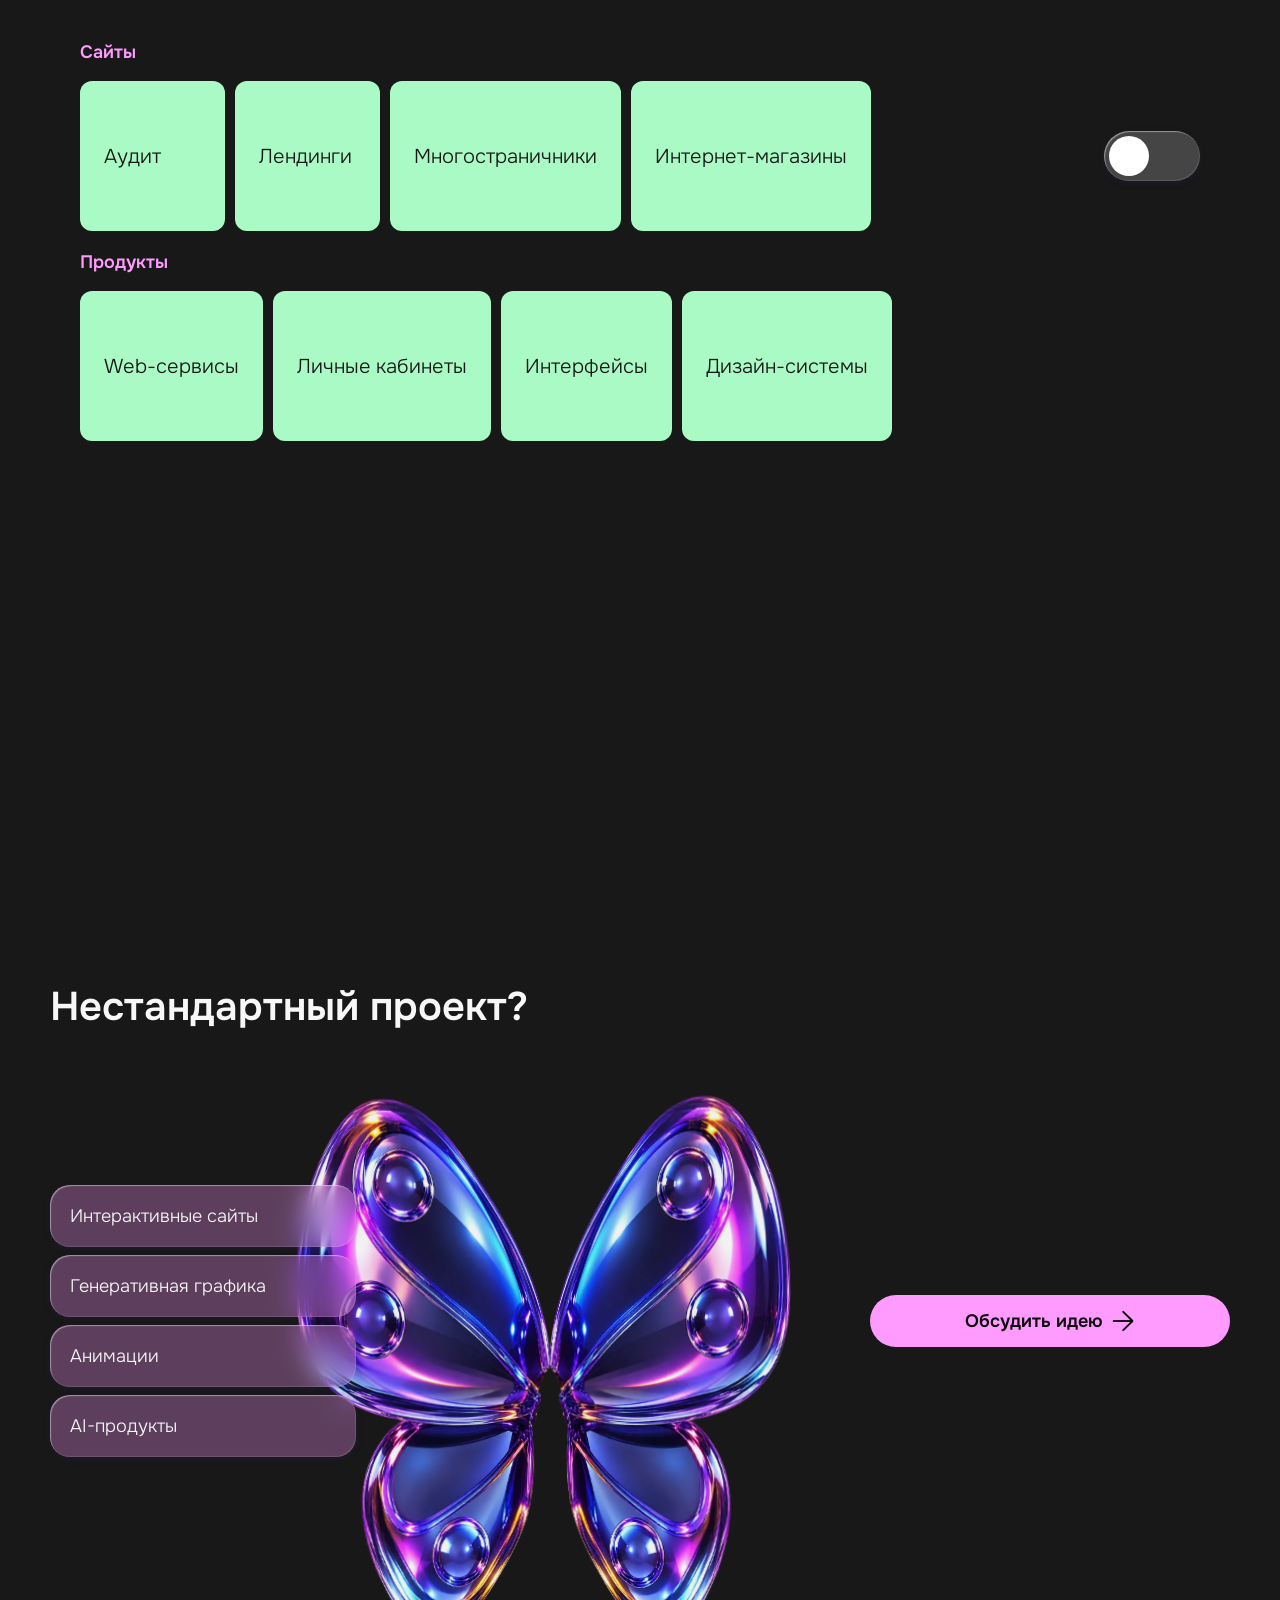
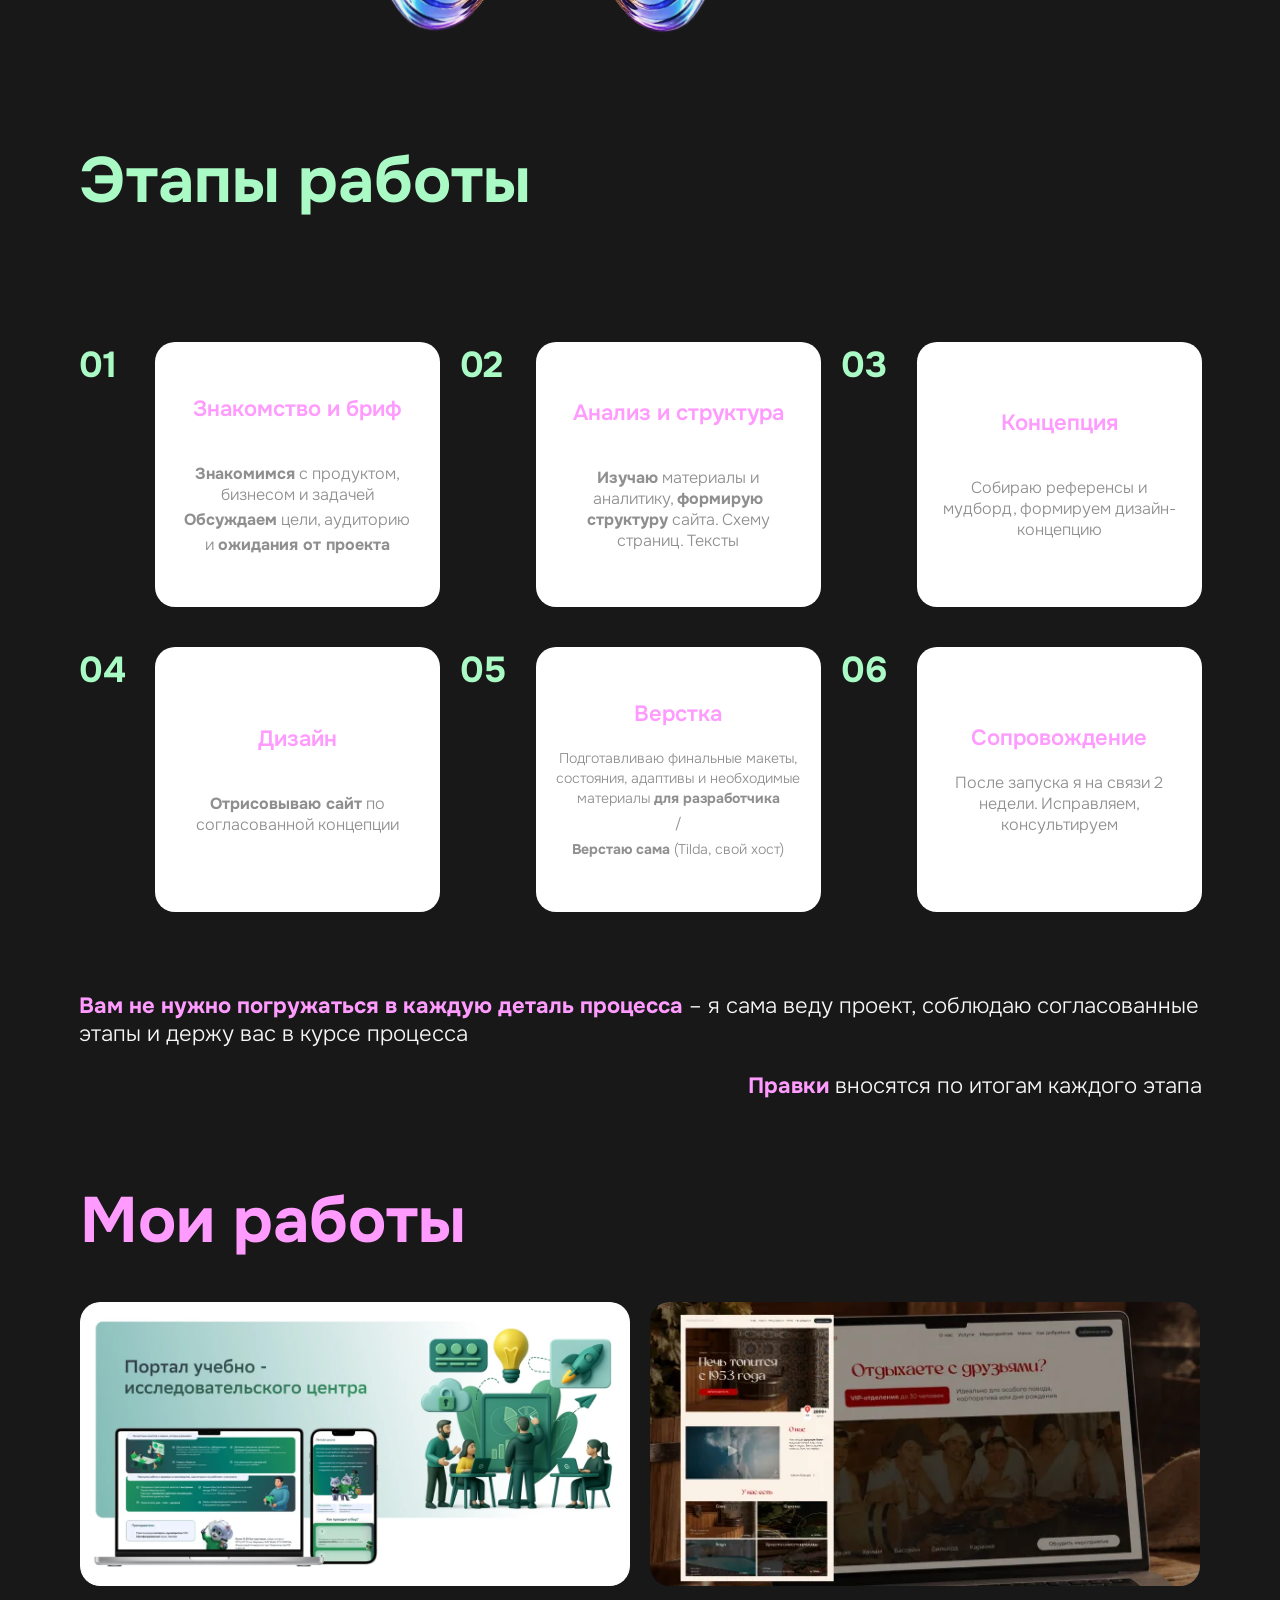
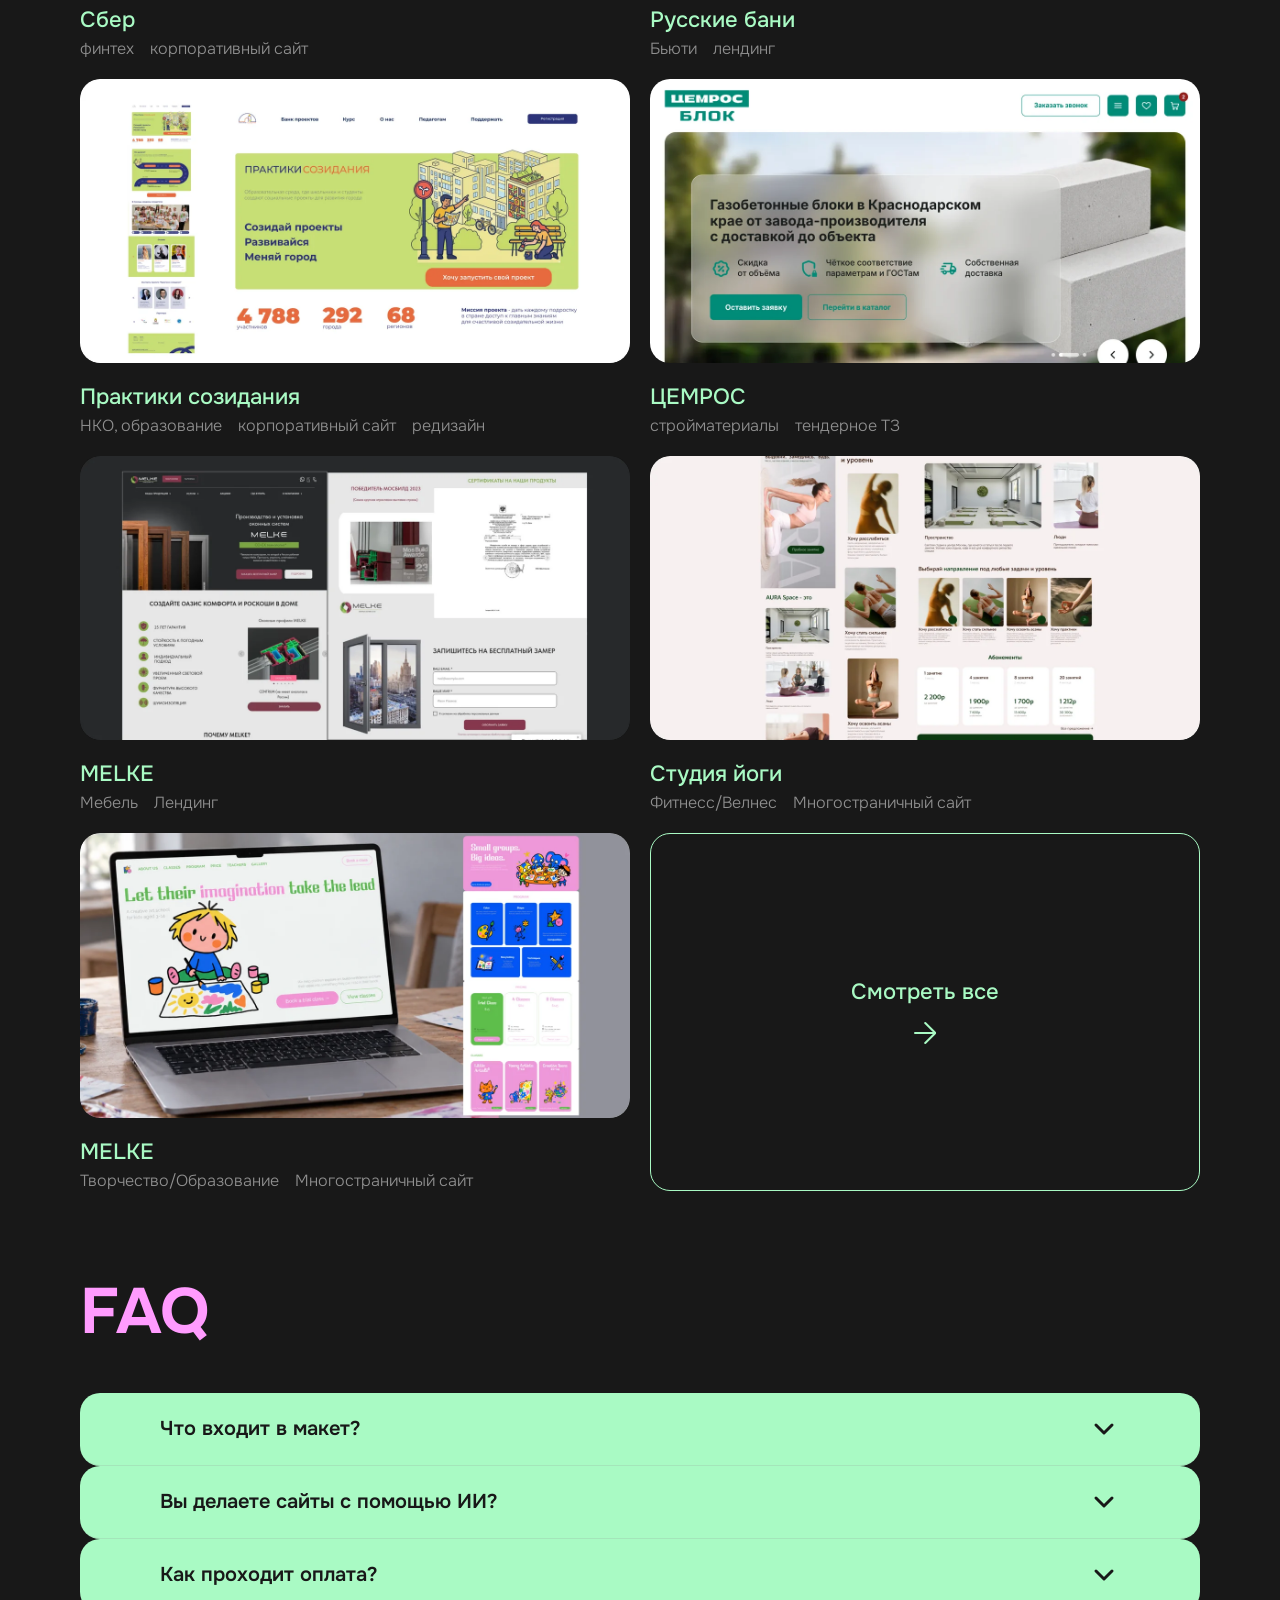
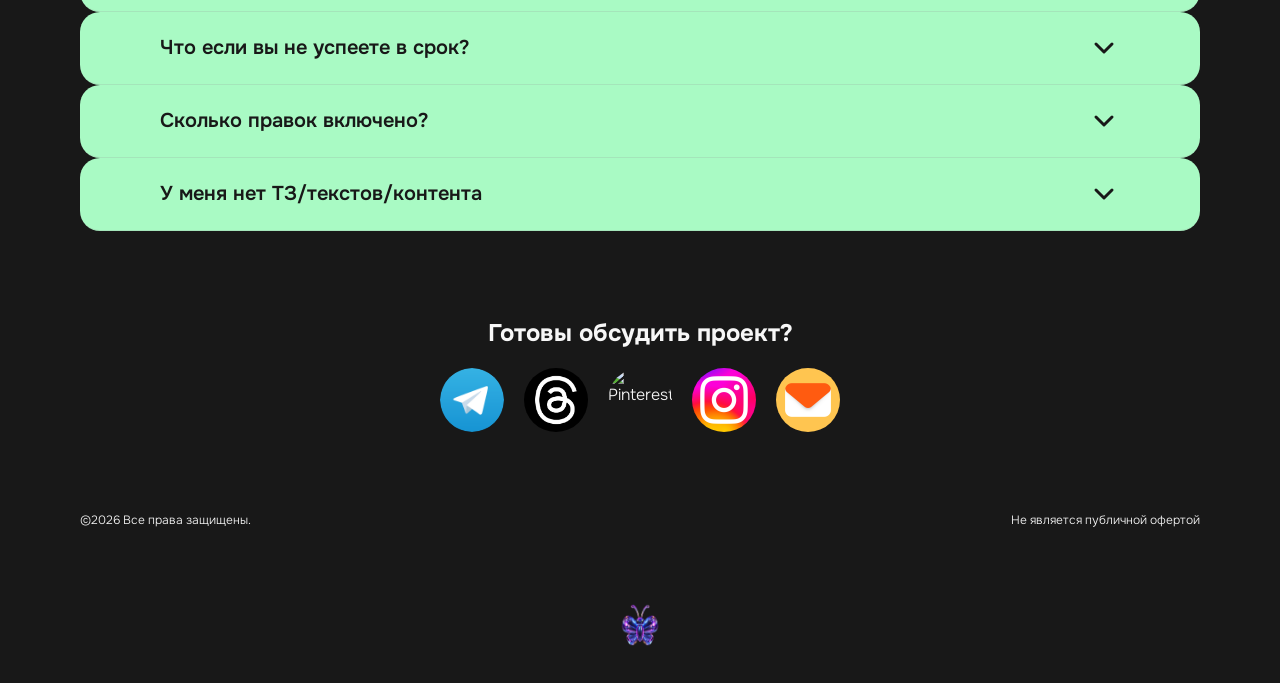
==== commit 8a40cb99: "Add files via upload" ====
--- a/index.html
+++ b/index.html
@@ -9,7 +9,7 @@
 <link rel="icon" href="assets/icons/favicon-192.png" sizes="192x192" type="image/png">
 <link rel="apple-touch-icon" href="assets/icons/apple-touch-icon.png">
 <link rel="preload" href="assets/fonts/Onest-VariableFont_wght.ttf" as="font" type="font/ttf" crossorigin>
-<link rel="stylesheet" href="css/style.css?v=20261016d">
+<link rel="stylesheet" href="css/style.css?v=20261019">
 </head>
 <body>
 
@@ -657,7 +657,7 @@
   <p class="svcm__lead">Такие проекты не укладываются в прайс. Объём, сроки и стоимость обсуждаем индивидуально – под конкретную задачу и то, что уже есть на руках.</p>
 </template>
 
-<script src="js/script.js?v=20261016d"></script>
+<script src="js/script.js?v=20261019"></script>
 <script src="js/analytics.js"></script>
 </body>
 </html>
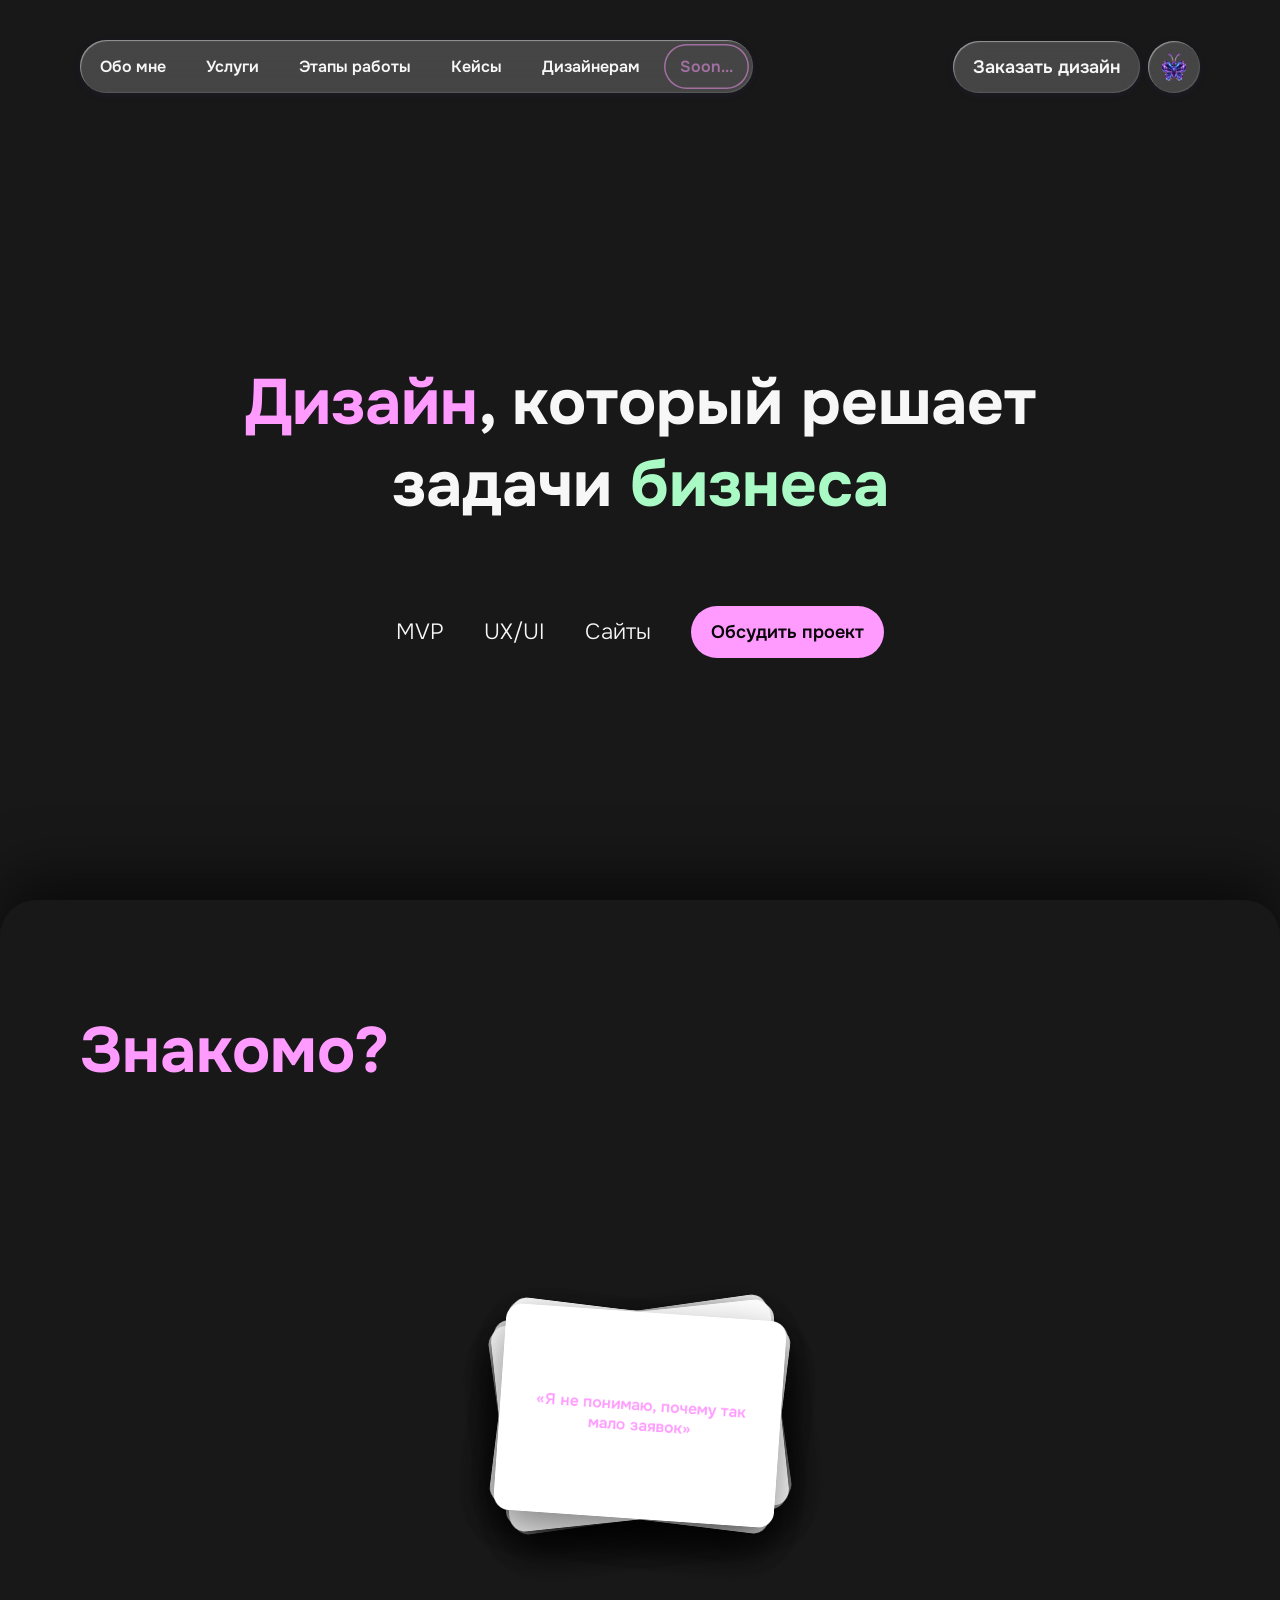
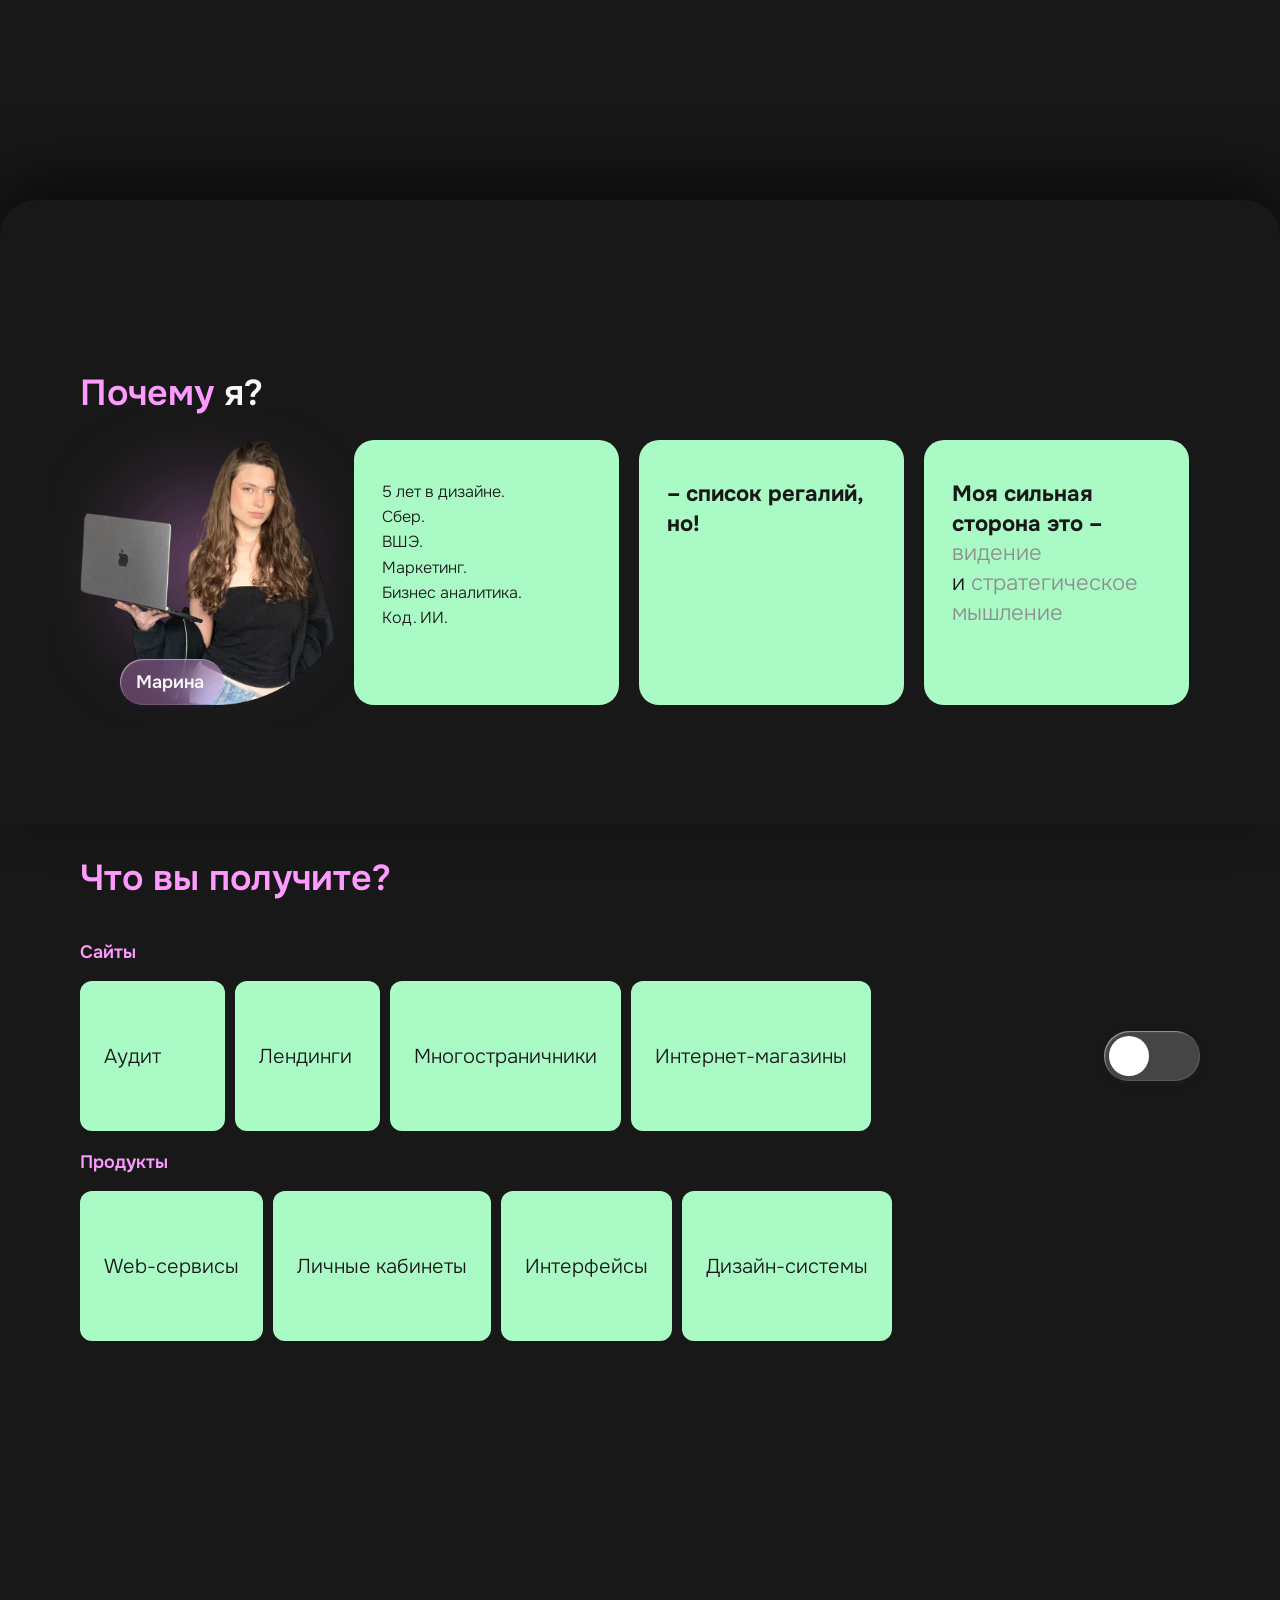
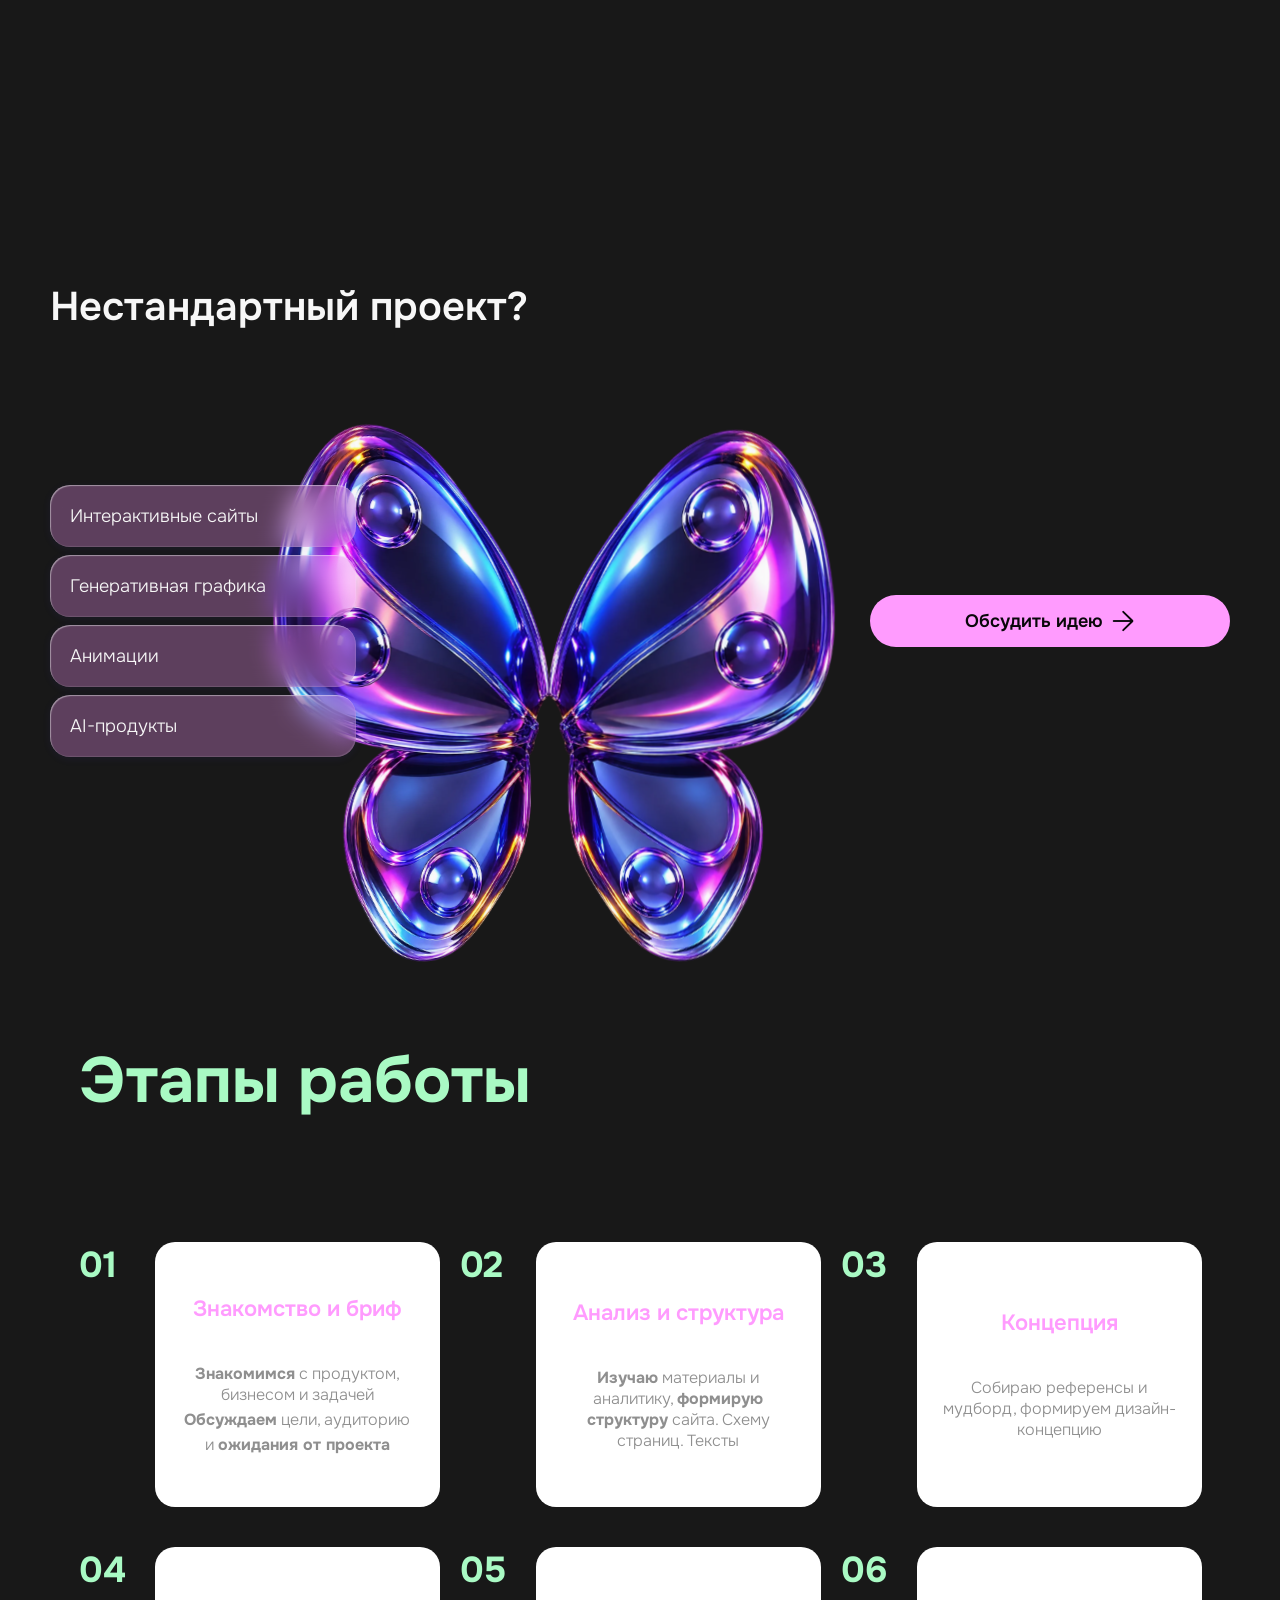
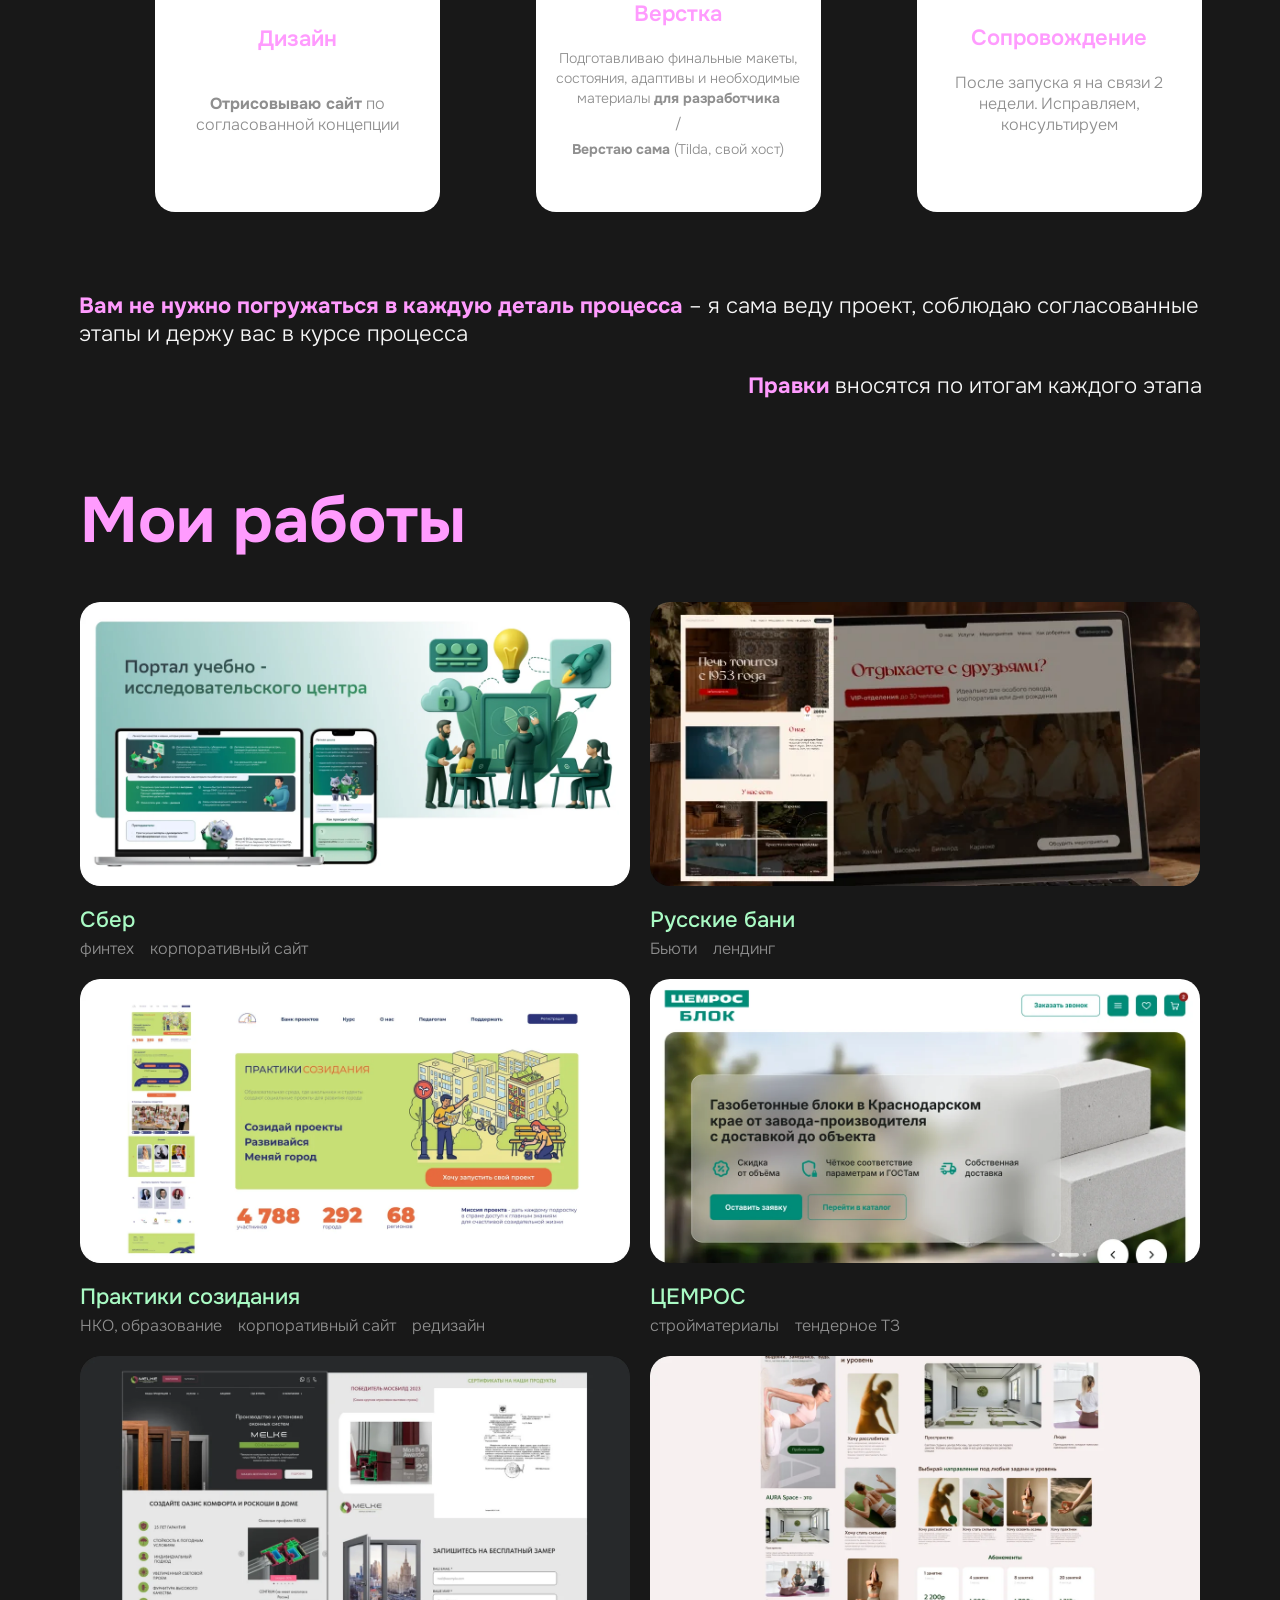
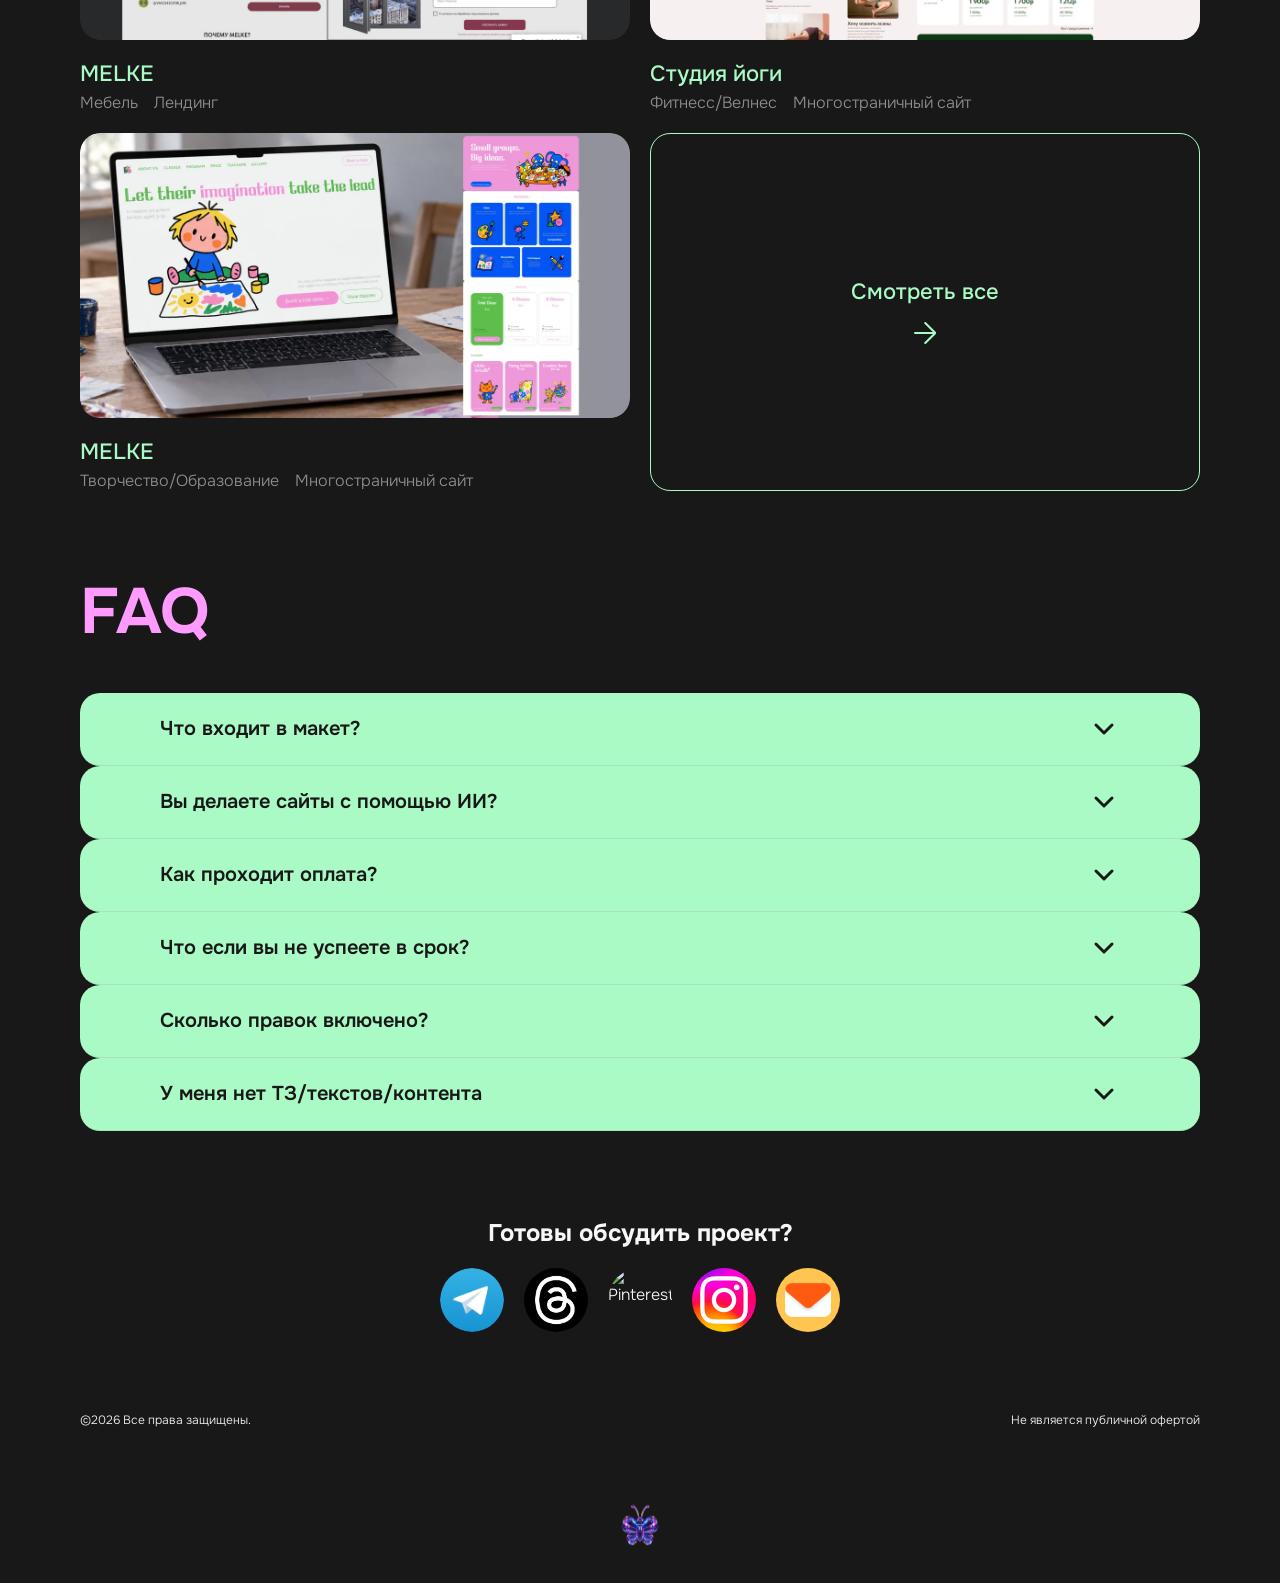
==== commit f17459c6: "Add files via upload" ====
--- a/index.html
+++ b/index.html
@@ -9,7 +9,7 @@
 <link rel="icon" href="assets/icons/favicon-192.png" sizes="192x192" type="image/png">
 <link rel="apple-touch-icon" href="assets/icons/apple-touch-icon.png">
 <link rel="preload" href="assets/fonts/Onest-VariableFont_wght.ttf" as="font" type="font/ttf" crossorigin>
-<link rel="stylesheet" href="css/style.css?v=20261019">
+<link rel="stylesheet" href="css/style.css?v=20261020b">
 </head>
 <body>
 
@@ -82,6 +82,40 @@
     </div>
   </section>
 
+  <!-- Боли клиента. Экран наползает на герой, карточки из стопки
+       разлетаются по сетке — прогресс считает script.js. -->
+  <section id="pains" class="pains">
+    <div class="pains__content">
+      <h2 class="section-title">Знакомо?</h2>
+      <div class="pains__grid">
+          <article class="step-card pain-card" style="--dx: 380px; --dy: 142px; --rot: -8deg">
+            <svg class="step-card__outline" viewBox="0 0 285 265" fill="none" preserveAspectRatio="none" aria-hidden="true"><rect x="0" y="0" width="285" height="265" rx="20" stroke="currentColor" stroke-width="3" vector-effect="non-scaling-stroke"/></svg>
+            <p class="step-card__title pain-card__quote">«Я плачу за рекламу, а сайт не продаёт»</p>
+          </article>
+          <article class="step-card pain-card" style="--dx: 0px; --dy: 142px; --rot: 5deg">
+            <svg class="step-card__outline" viewBox="0 0 285 265" fill="none" preserveAspectRatio="none" aria-hidden="true"><rect x="0" y="0" width="285" height="265" rx="20" stroke="currentColor" stroke-width="3" vector-effect="non-scaling-stroke"/></svg>
+            <p class="step-card__title pain-card__quote">«Я выгляжу дешевле, чем стою»</p>
+          </article>
+          <article class="step-card pain-card" style="--dx: -380px; --dy: 142px; --rot: -4deg">
+            <svg class="step-card__outline" viewBox="0 0 285 265" fill="none" preserveAspectRatio="none" aria-hidden="true"><rect x="0" y="0" width="285" height="265" rx="20" stroke="currentColor" stroke-width="3" vector-effect="non-scaling-stroke"/></svg>
+            <p class="step-card__title pain-card__quote">«Я не знаю, кому можно доверить разработку»</p>
+          </article>
+          <article class="step-card pain-card" style="--dx: 380px; --dy: -142px; --rot: 7deg">
+            <svg class="step-card__outline" viewBox="0 0 285 265" fill="none" preserveAspectRatio="none" aria-hidden="true"><rect x="0" y="0" width="285" height="265" rx="20" stroke="currentColor" stroke-width="3" vector-effect="non-scaling-stroke"/></svg>
+            <p class="step-card__title pain-card__quote">«Мой бизнес вырос, а сайт остался прежним»</p>
+          </article>
+          <article class="step-card pain-card" style="--dx: 0px; --dy: -142px; --rot: -6deg">
+            <svg class="step-card__outline" viewBox="0 0 285 265" fill="none" preserveAspectRatio="none" aria-hidden="true"><rect x="0" y="0" width="285" height="265" rx="20" stroke="currentColor" stroke-width="3" vector-effect="non-scaling-stroke"/></svg>
+            <p class="step-card__title pain-card__quote">«Я не хочу коммуницировать с 10 подрядчиками. Нужно готовое решение»</p>
+          </article>
+          <article class="step-card pain-card" style="--dx: -380px; --dy: -142px; --rot: 4deg">
+            <svg class="step-card__outline" viewBox="0 0 285 265" fill="none" preserveAspectRatio="none" aria-hidden="true"><rect x="0" y="0" width="285" height="265" rx="20" stroke="currentColor" stroke-width="3" vector-effect="non-scaling-stroke"/></svg>
+            <p class="step-card__title pain-card__quote">«Я не понимаю, почему так мало заявок»</p>
+          </article>
+      </div>
+    </div>
+  </section>
+
   <section id="about" class="about">
     <div class="about__content">
       <div class="about__heading-wrapper">
@@ -657,7 +691,7 @@
   <p class="svcm__lead">Такие проекты не укладываются в прайс. Объём, сроки и стоимость обсуждаем индивидуально – под конкретную задачу и то, что уже есть на руках.</p>
 </template>
 
-<script src="js/script.js?v=20261019"></script>
+<script src="js/script.js?v=20261020b"></script>
 <script src="js/analytics.js"></script>
 </body>
 </html>
--- a/css/style.css
+++ b/css/style.css
@@ -809,6 +809,87 @@
   font-weight: 600;
   font-size: 22px;
   color: var(--color-main);
+}
+
+/* ---------- Боли клиента ---------- */
+
+.pains {
+  padding: 100px 40px;
+  min-height: 100dvh;
+  display: flex;
+  align-items: center;
+}
+
+.pains__content {
+  width: 100%;
+  max-width: var(--max-width);
+  margin: 0 auto;
+  display: flex;
+  flex-direction: column;
+  gap: 48px;
+}
+
+.pains__grid {
+  display: grid;
+  grid-template-columns: repeat(3, minmax(0, 1fr));
+  gap: 20px;
+  --k: 1;          /* множитель сдвига: на узких экранах гасим его здесь,
+                      инлайновые --dx у карточек медиазапросом не перебить */
+}
+
+/* Карточки тянутся на всю ширину контента, чтобы ряд совпадал
+   с заголовком по левому краю и не оставлял дыры справа. */
+.pain-card {
+  width: auto;
+  height: 265px;
+}
+
+/* Пока экран не наехал, карточки сложены стопкой в центре сетки:
+   у каждой свой сдвиг к середине и свой наклон. Прогресс --scatter
+   считает script.js, 0 — стопка, 1 — карточки на своих местах. */
+.pain-card {
+  --s: var(--scatter, 1);
+  transform:
+    translate(calc(var(--dx, 0px) * var(--k, 1) * (1 - var(--s))),
+              calc(var(--dy, 0px) * var(--k, 1) * (1 - var(--s))))
+    rotate(calc(var(--rot, 0deg) * (1 - var(--s))))
+    scale(calc(1 - 0.22 * (1 - var(--s))));
+  /* Карточки остаются плотными: полупрозрачные они просвечивали
+     друг через друга и стопка читалась как каша. Объём даёт тень,
+     которая гаснет, когда карточки встали по местам. */
+  box-shadow: 0 24px 60px rgba(0, 0, 0, calc(0.5 * (1 - var(--s))));
+  will-change: transform;
+}
+
+.pain-card__quote {
+  font-size: 20px;
+  line-height: 1.3;
+}
+
+/* Пунктир обводки зашит под карточку 285×265. Эти шире, периметр
+   у них ≈1216, поэтому с прежним значением кусок штриха торчал всегда. */
+.pain-card .step-card__outline rect {
+  stroke-dasharray: 1240;
+  stroke-dashoffset: 1240;
+}
+
+@media (max-width: 1100px) {
+  .pains__grid {
+    grid-template-columns: repeat(2, minmax(0, 1fr));
+    /* Сдвиги посчитаны под три колонки; в две и одну они врут,
+       поэтому остаются только наклон и укрупнение. */
+    --k: 0;
+  }
+}
+
+@media (max-width: 700px) {
+  .pains { padding: 80px 20px; }
+  .pains__grid { grid-template-columns: minmax(0, 1fr); }
+  .pains__content { gap: 32px; }
+}
+
+@media (prefers-reduced-motion: reduce) {
+  .pain-card { transform: none; box-shadow: none; }
 }
 
 .step-card__text {
@@ -1611,6 +1692,7 @@
   transform: translateY(calc(var(--curtain, 0) * -40px));
 }
 
+.curtain > .pains,
 .curtain > .about {
   position: relative;
   z-index: 1;
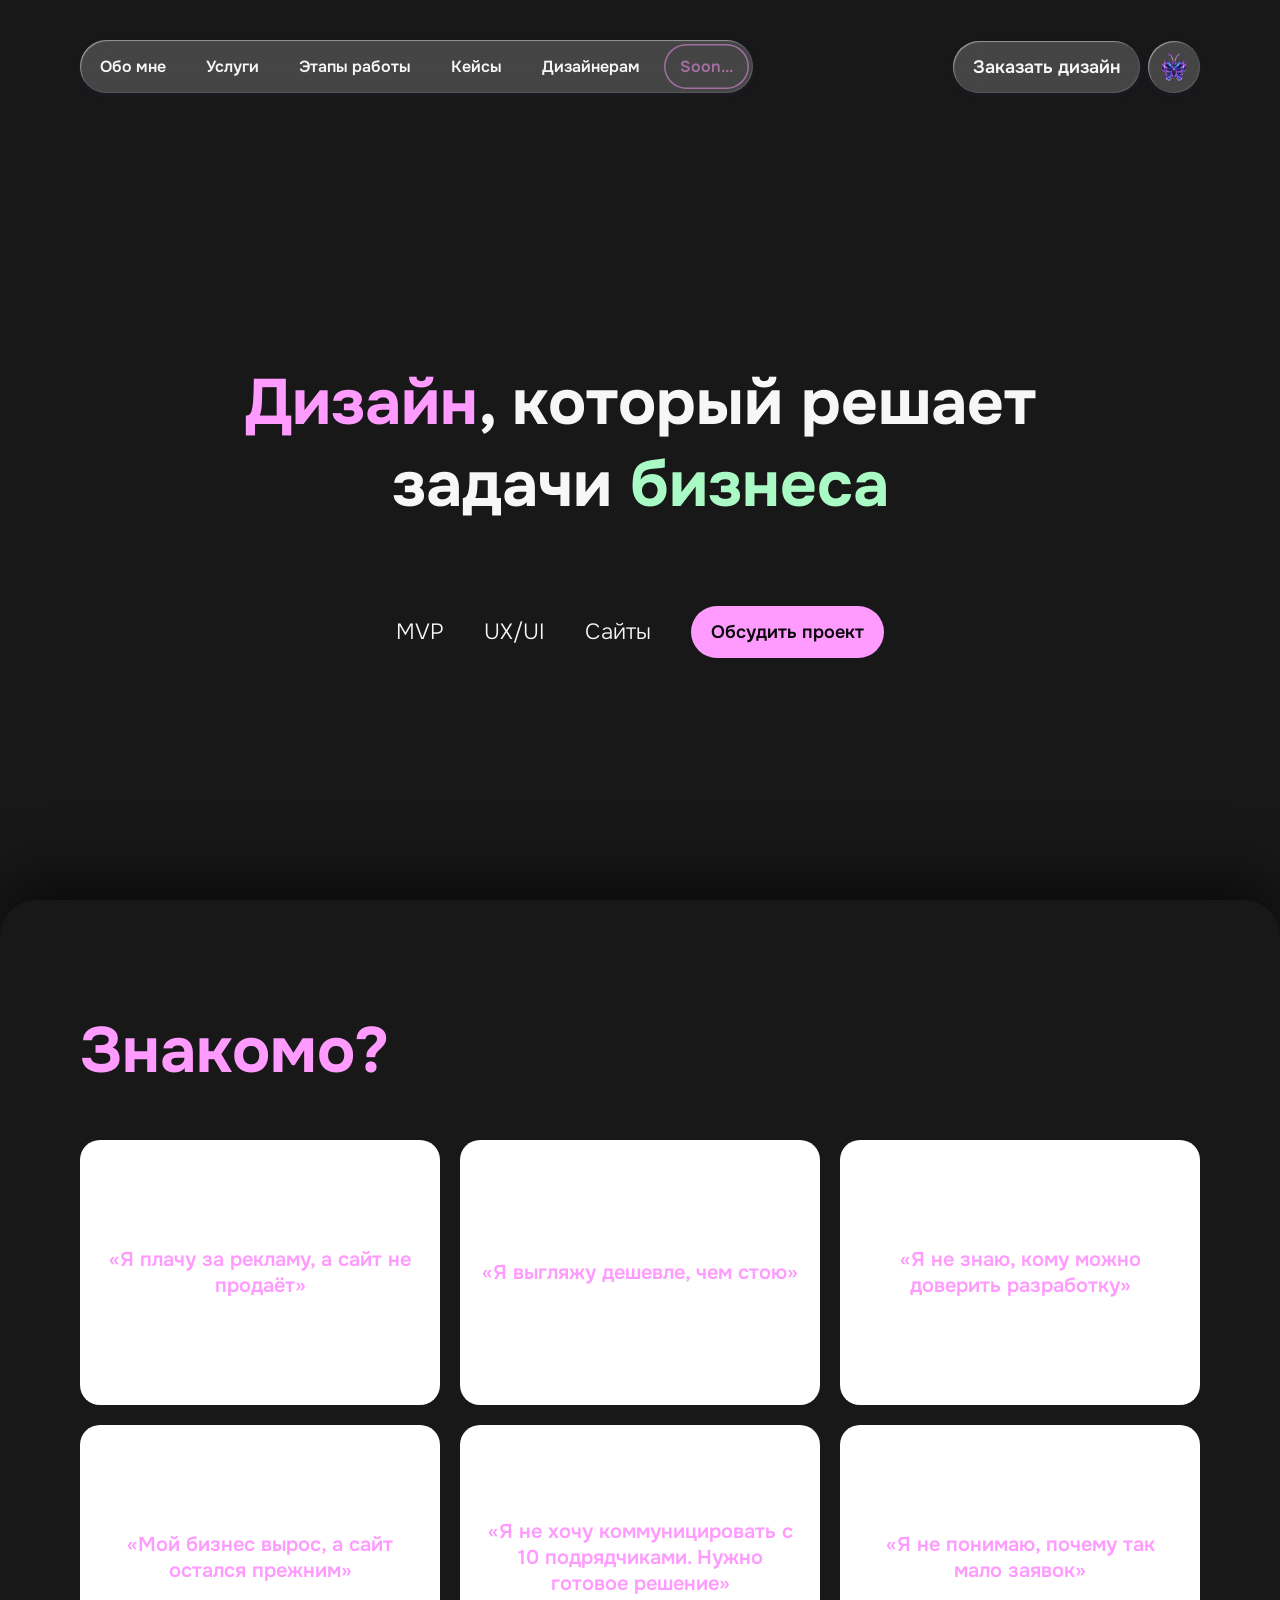
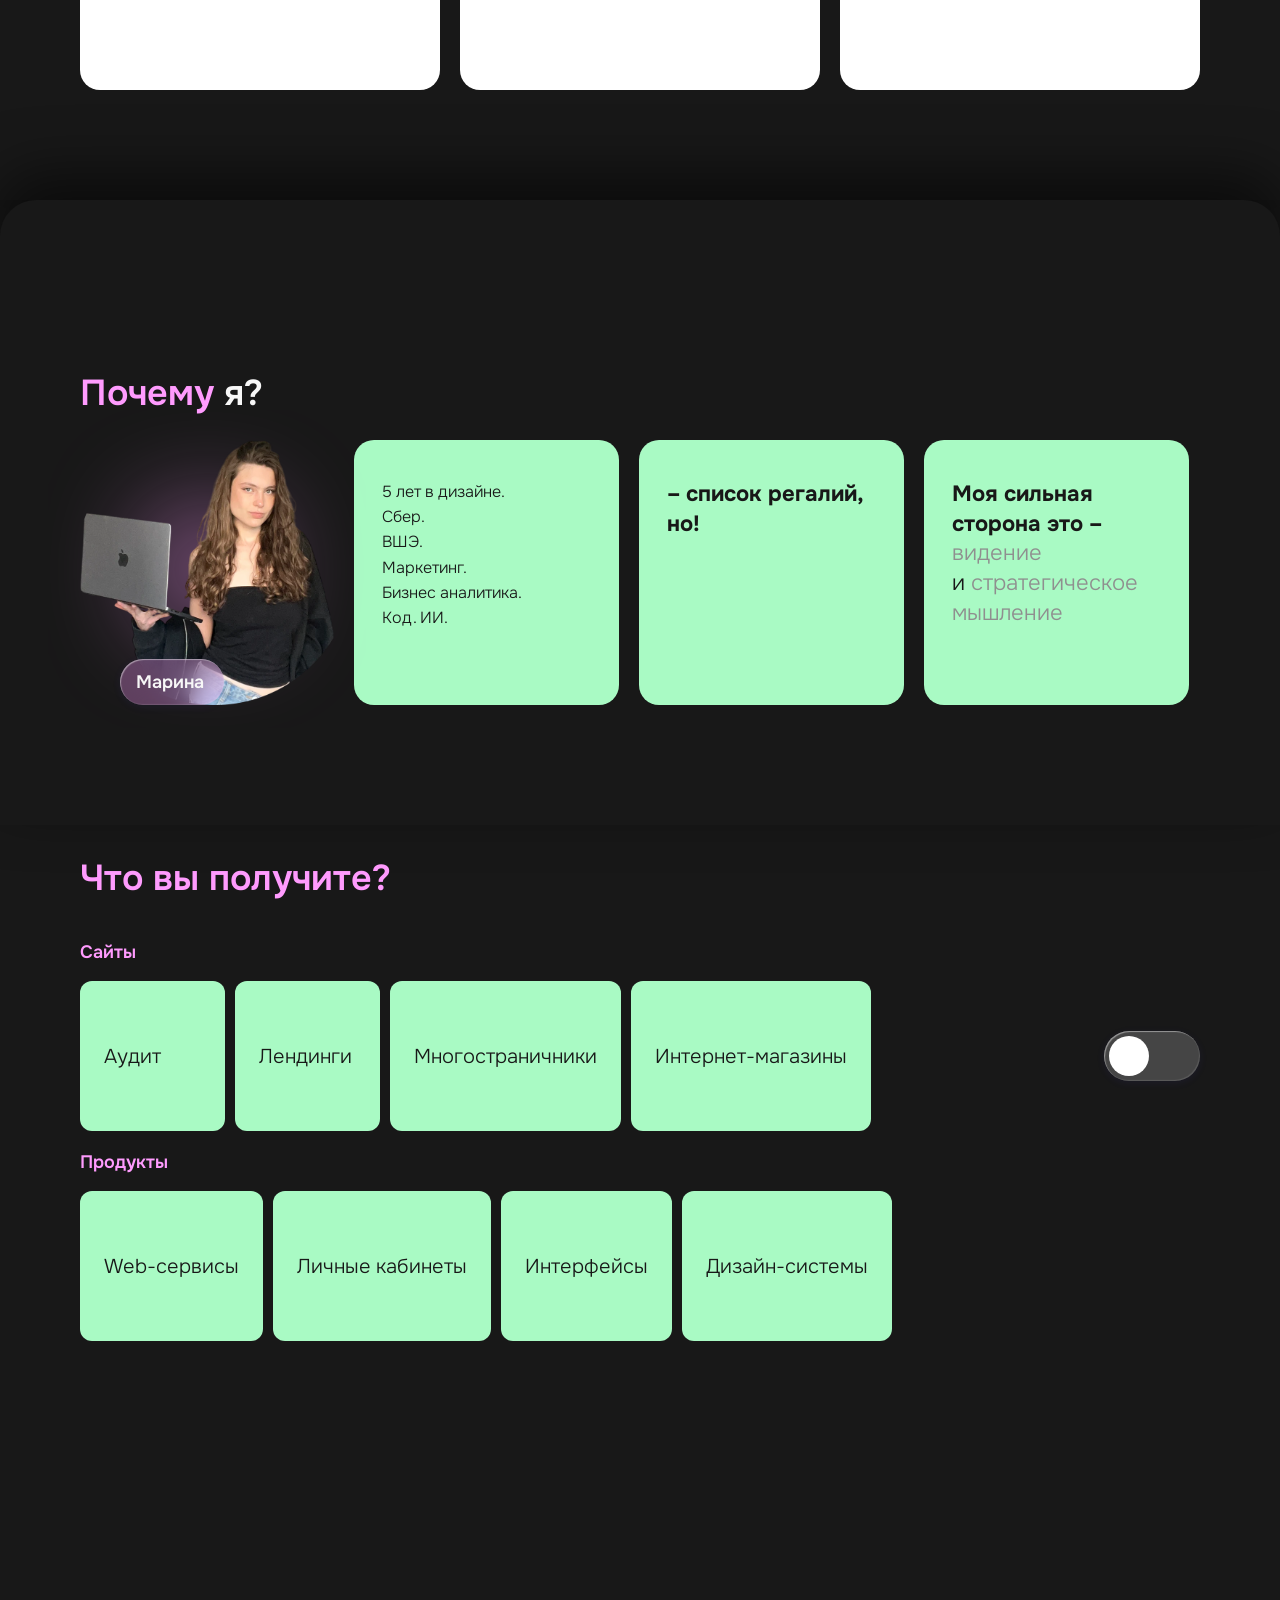
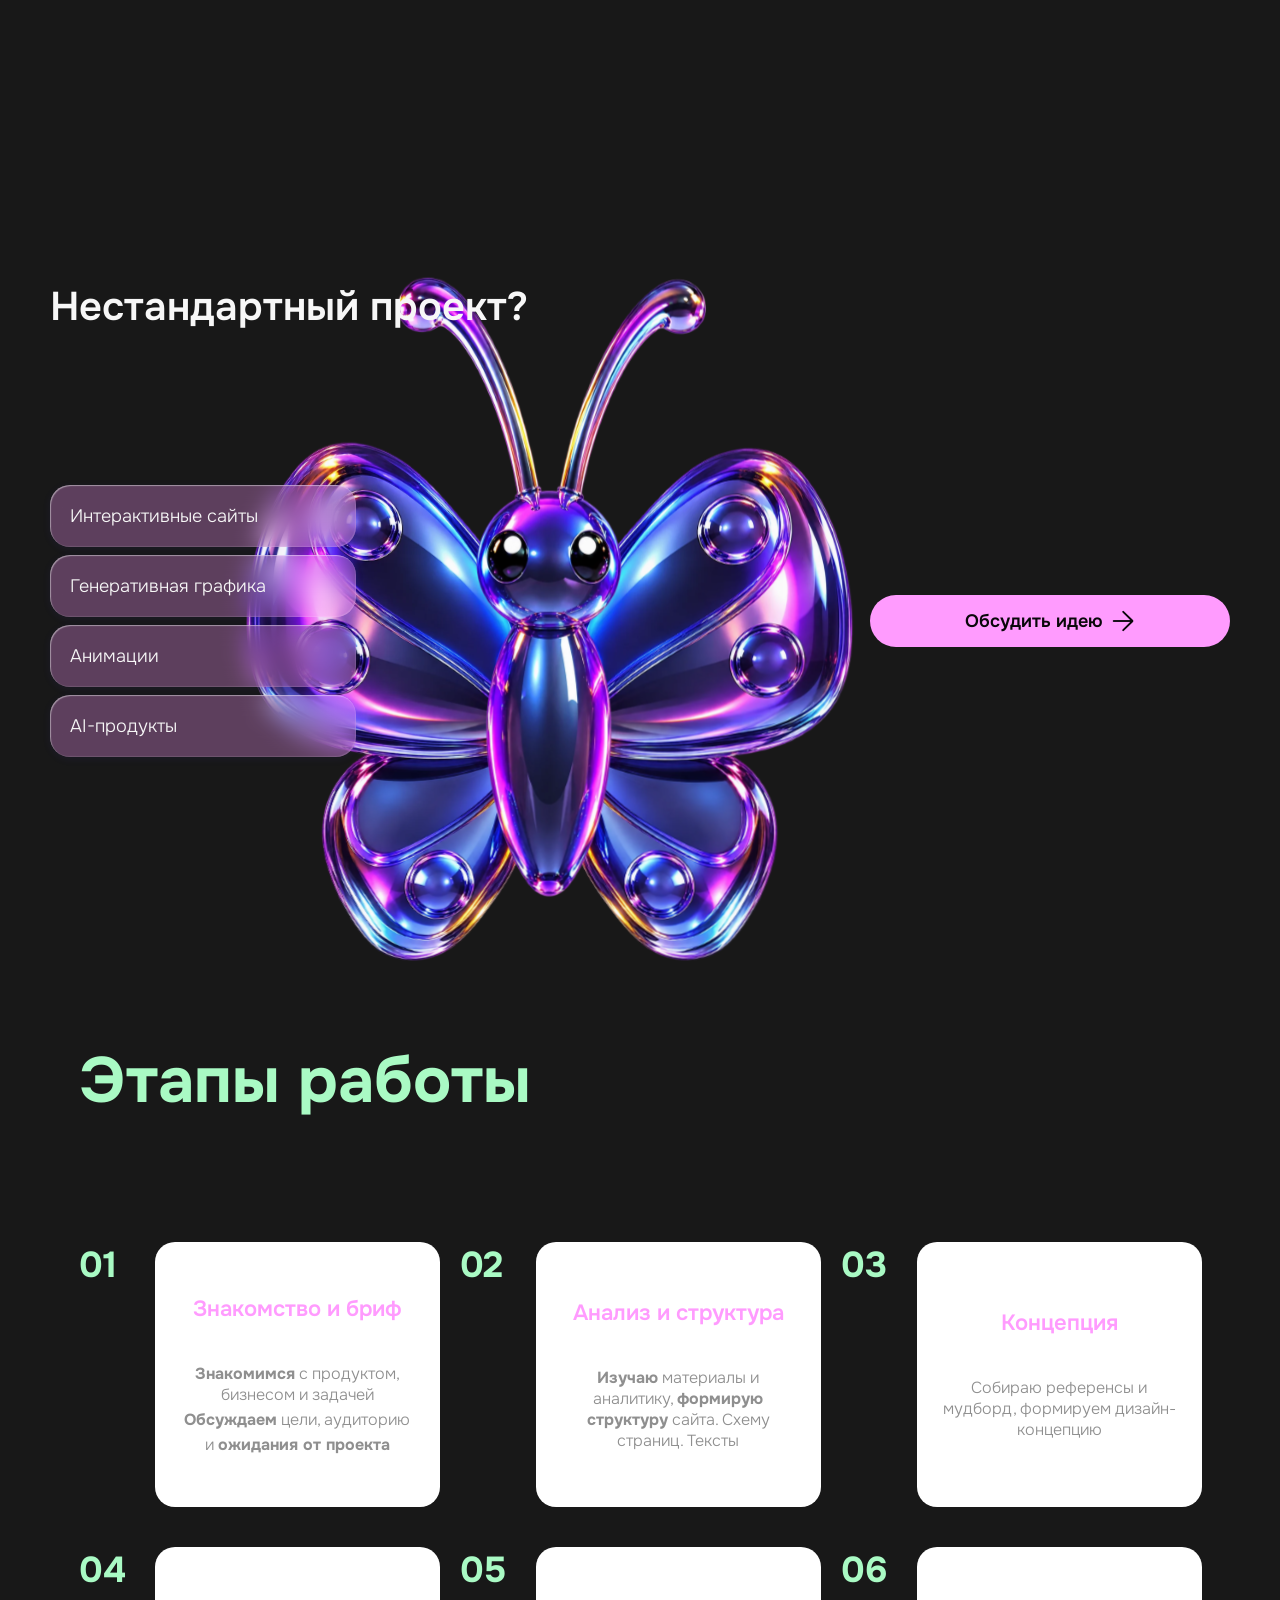
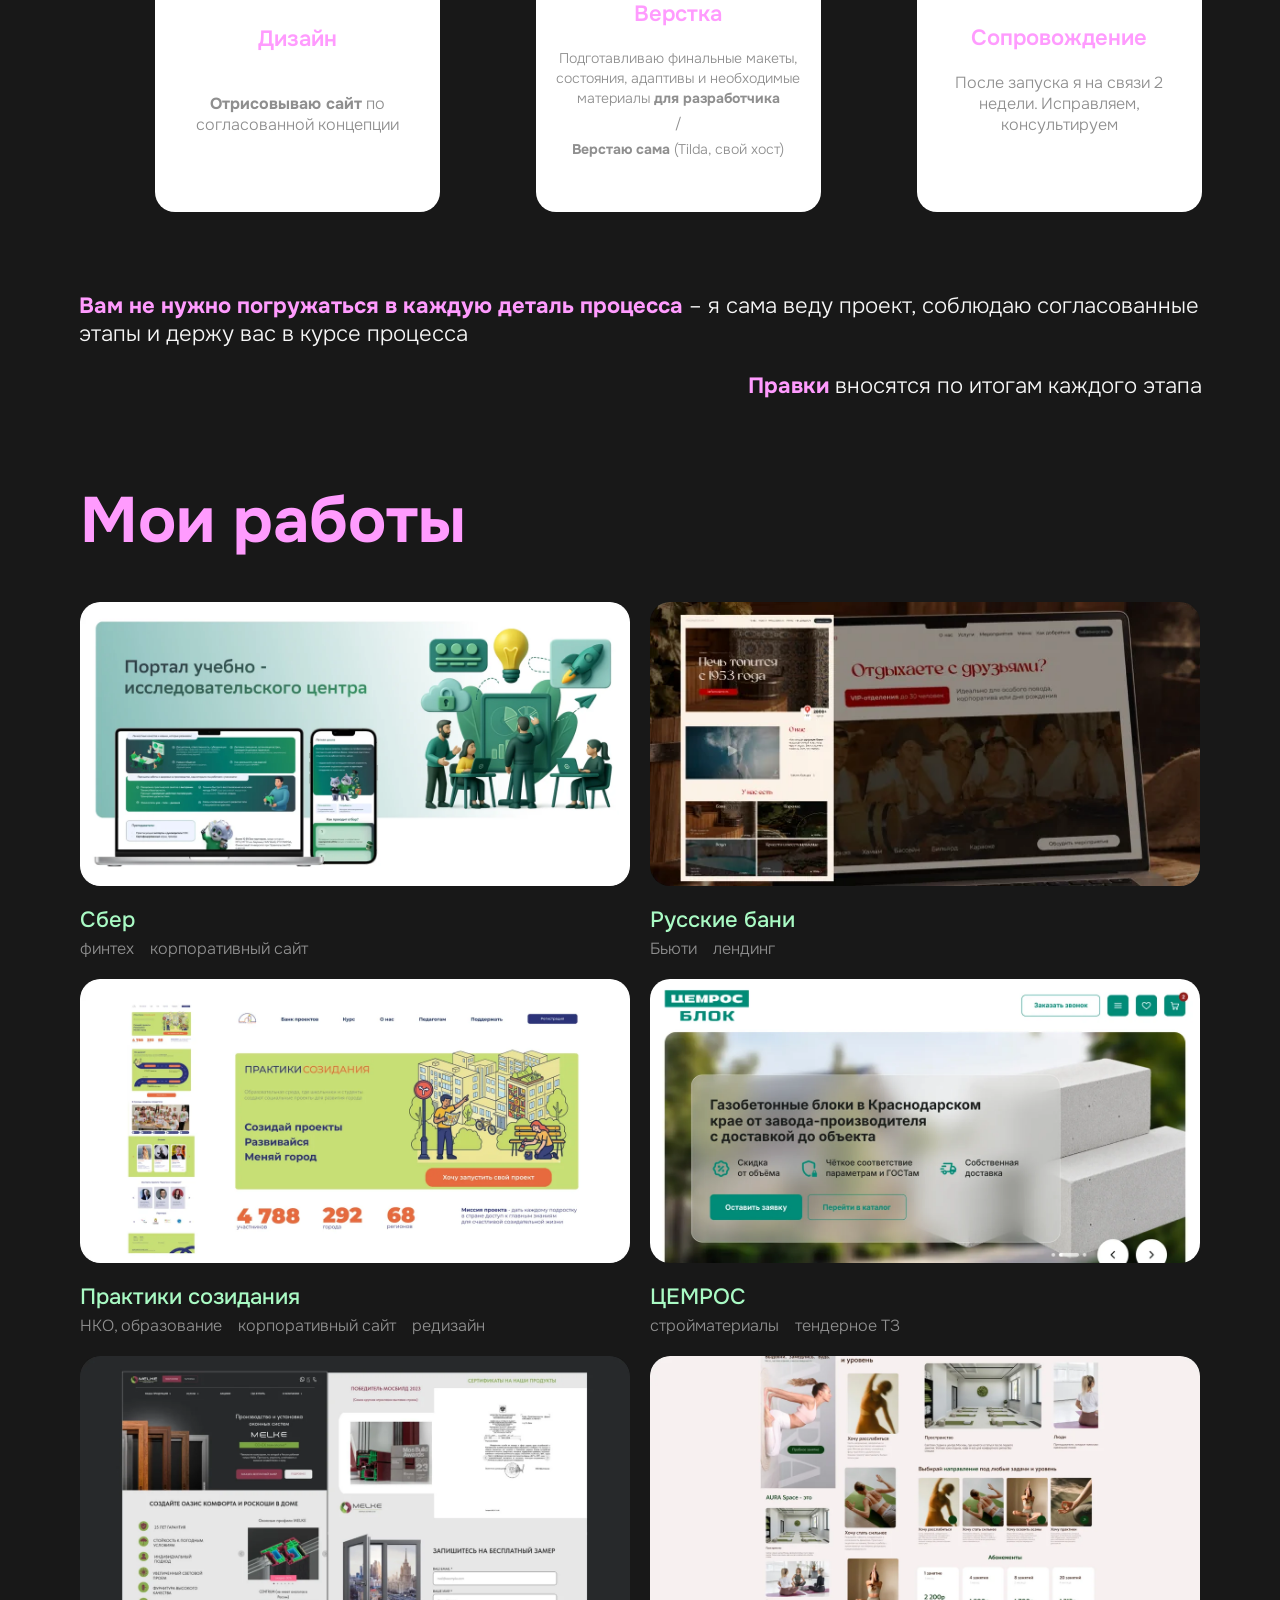
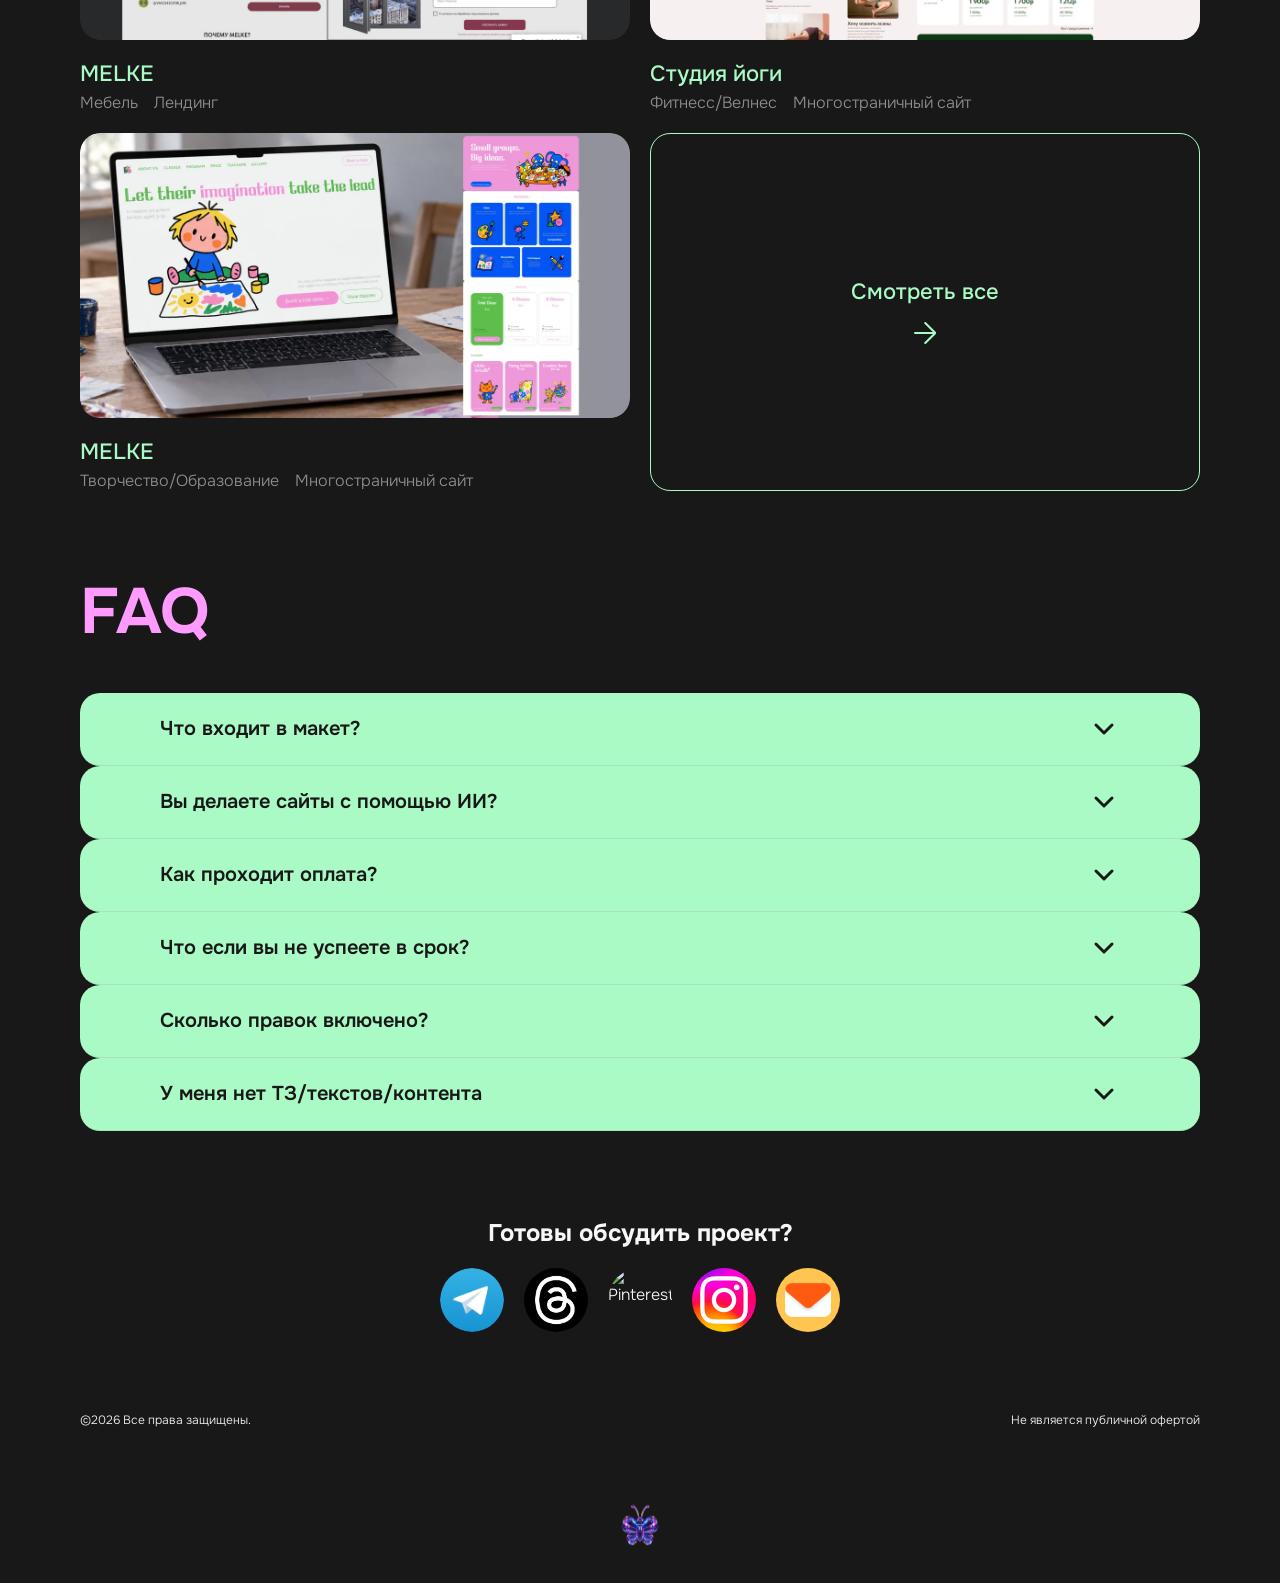
==== commit 2575393a: "Add files via upload" ====
--- a/index.html
+++ b/index.html
@@ -88,27 +88,27 @@
     <div class="pains__content">
       <h2 class="section-title">Знакомо?</h2>
       <div class="pains__grid">
-          <article class="step-card pain-card" style="--dx: 380px; --dy: 142px; --rot: -8deg">
+          <article class="step-card pain-card" style="--i: 0; --dx: 380px; --dy: 142px; --rot: -8deg">
             <svg class="step-card__outline" viewBox="0 0 285 265" fill="none" preserveAspectRatio="none" aria-hidden="true"><rect x="0" y="0" width="285" height="265" rx="20" stroke="currentColor" stroke-width="3" vector-effect="non-scaling-stroke"/></svg>
             <p class="step-card__title pain-card__quote">«Я плачу за рекламу, а сайт не продаёт»</p>
           </article>
-          <article class="step-card pain-card" style="--dx: 0px; --dy: 142px; --rot: 5deg">
+          <article class="step-card pain-card" style="--i: 1; --dx: 0px; --dy: 142px; --rot: 5deg">
             <svg class="step-card__outline" viewBox="0 0 285 265" fill="none" preserveAspectRatio="none" aria-hidden="true"><rect x="0" y="0" width="285" height="265" rx="20" stroke="currentColor" stroke-width="3" vector-effect="non-scaling-stroke"/></svg>
             <p class="step-card__title pain-card__quote">«Я выгляжу дешевле, чем стою»</p>
           </article>
-          <article class="step-card pain-card" style="--dx: -380px; --dy: 142px; --rot: -4deg">
+          <article class="step-card pain-card" style="--i: 2; --dx: -380px; --dy: 142px; --rot: -4deg">
             <svg class="step-card__outline" viewBox="0 0 285 265" fill="none" preserveAspectRatio="none" aria-hidden="true"><rect x="0" y="0" width="285" height="265" rx="20" stroke="currentColor" stroke-width="3" vector-effect="non-scaling-stroke"/></svg>
             <p class="step-card__title pain-card__quote">«Я не знаю, кому можно доверить разработку»</p>
           </article>
-          <article class="step-card pain-card" style="--dx: 380px; --dy: -142px; --rot: 7deg">
+          <article class="step-card pain-card" style="--i: 3; --dx: 380px; --dy: -142px; --rot: 7deg">
             <svg class="step-card__outline" viewBox="0 0 285 265" fill="none" preserveAspectRatio="none" aria-hidden="true"><rect x="0" y="0" width="285" height="265" rx="20" stroke="currentColor" stroke-width="3" vector-effect="non-scaling-stroke"/></svg>
             <p class="step-card__title pain-card__quote">«Мой бизнес вырос, а сайт остался прежним»</p>
           </article>
-          <article class="step-card pain-card" style="--dx: 0px; --dy: -142px; --rot: -6deg">
+          <article class="step-card pain-card" style="--i: 4; --dx: 0px; --dy: -142px; --rot: -6deg">
             <svg class="step-card__outline" viewBox="0 0 285 265" fill="none" preserveAspectRatio="none" aria-hidden="true"><rect x="0" y="0" width="285" height="265" rx="20" stroke="currentColor" stroke-width="3" vector-effect="non-scaling-stroke"/></svg>
             <p class="step-card__title pain-card__quote">«Я не хочу коммуницировать с 10 подрядчиками. Нужно готовое решение»</p>
           </article>
-          <article class="step-card pain-card" style="--dx: -380px; --dy: -142px; --rot: 4deg">
+          <article class="step-card pain-card" style="--i: 5; --dx: -380px; --dy: -142px; --rot: 4deg">
             <svg class="step-card__outline" viewBox="0 0 285 265" fill="none" preserveAspectRatio="none" aria-hidden="true"><rect x="0" y="0" width="285" height="265" rx="20" stroke="currentColor" stroke-width="3" vector-effect="non-scaling-stroke"/></svg>
             <p class="step-card__title pain-card__quote">«Я не понимаю, почему так мало заявок»</p>
           </article>
--- a/css/style.css
+++ b/css/style.css
@@ -835,6 +835,8 @@
   gap: 20px;
   --k: 1;          /* множитель сдвига: на узких экранах гасим его здесь,
                       инлайновые --dx у карточек медиазапросом не перебить */
+  perspective: 1400px;
+  transform-style: preserve-3d;
 }
 
 /* Карточки тянутся на всю ширину контента, чтобы ряд совпадал
@@ -847,13 +849,28 @@
 /* Пока экран не наехал, карточки сложены стопкой в центре сетки:
    у каждой свой сдвиг к середине и свой наклон. Прогресс --scatter
    считает script.js, 0 — стопка, 1 — карточки на своих местах. */
+/* Стартовое состояние: колода ребром. Класс вешает script.js,
+   поэтому без него карточки сразу лежат по местам. */
+.pains.is-armed {
+  --deck: 1;
+  --spin: 0;
+  --open: 0;
+}
+
+/* Три фазы, их считает script.js:
+   --deck  1 — карточки стоят колодой ребром, 0 — колода распалась
+   --spin  0 — карточка развёрнута ребром, 1 — лицом к зрителю
+   --open  0 — всё сложено в центре, 1 — карточки на местах сетки */
 .pain-card {
-  --s: var(--scatter, 1);
+  --s: var(--open, 1);
   transform:
     translate(calc(var(--dx, 0px) * var(--k, 1) * (1 - var(--s))),
               calc(var(--dy, 0px) * var(--k, 1) * (1 - var(--s))))
+    translateZ(calc(var(--i, 0) * -34px * var(--deck, 0)))
+    rotateY(calc(-78deg * (1 - var(--spin, 1))))
     rotate(calc(var(--rot, 0deg) * (1 - var(--s))))
     scale(calc(1 - 0.22 * (1 - var(--s))));
+  backface-visibility: hidden;
   /* Карточки остаются плотными: полупрозрачные они просвечивали
      друг через друга и стопка читалась как каша. Объём даёт тень,
      которая гаснет, когда карточки встали по местам. */
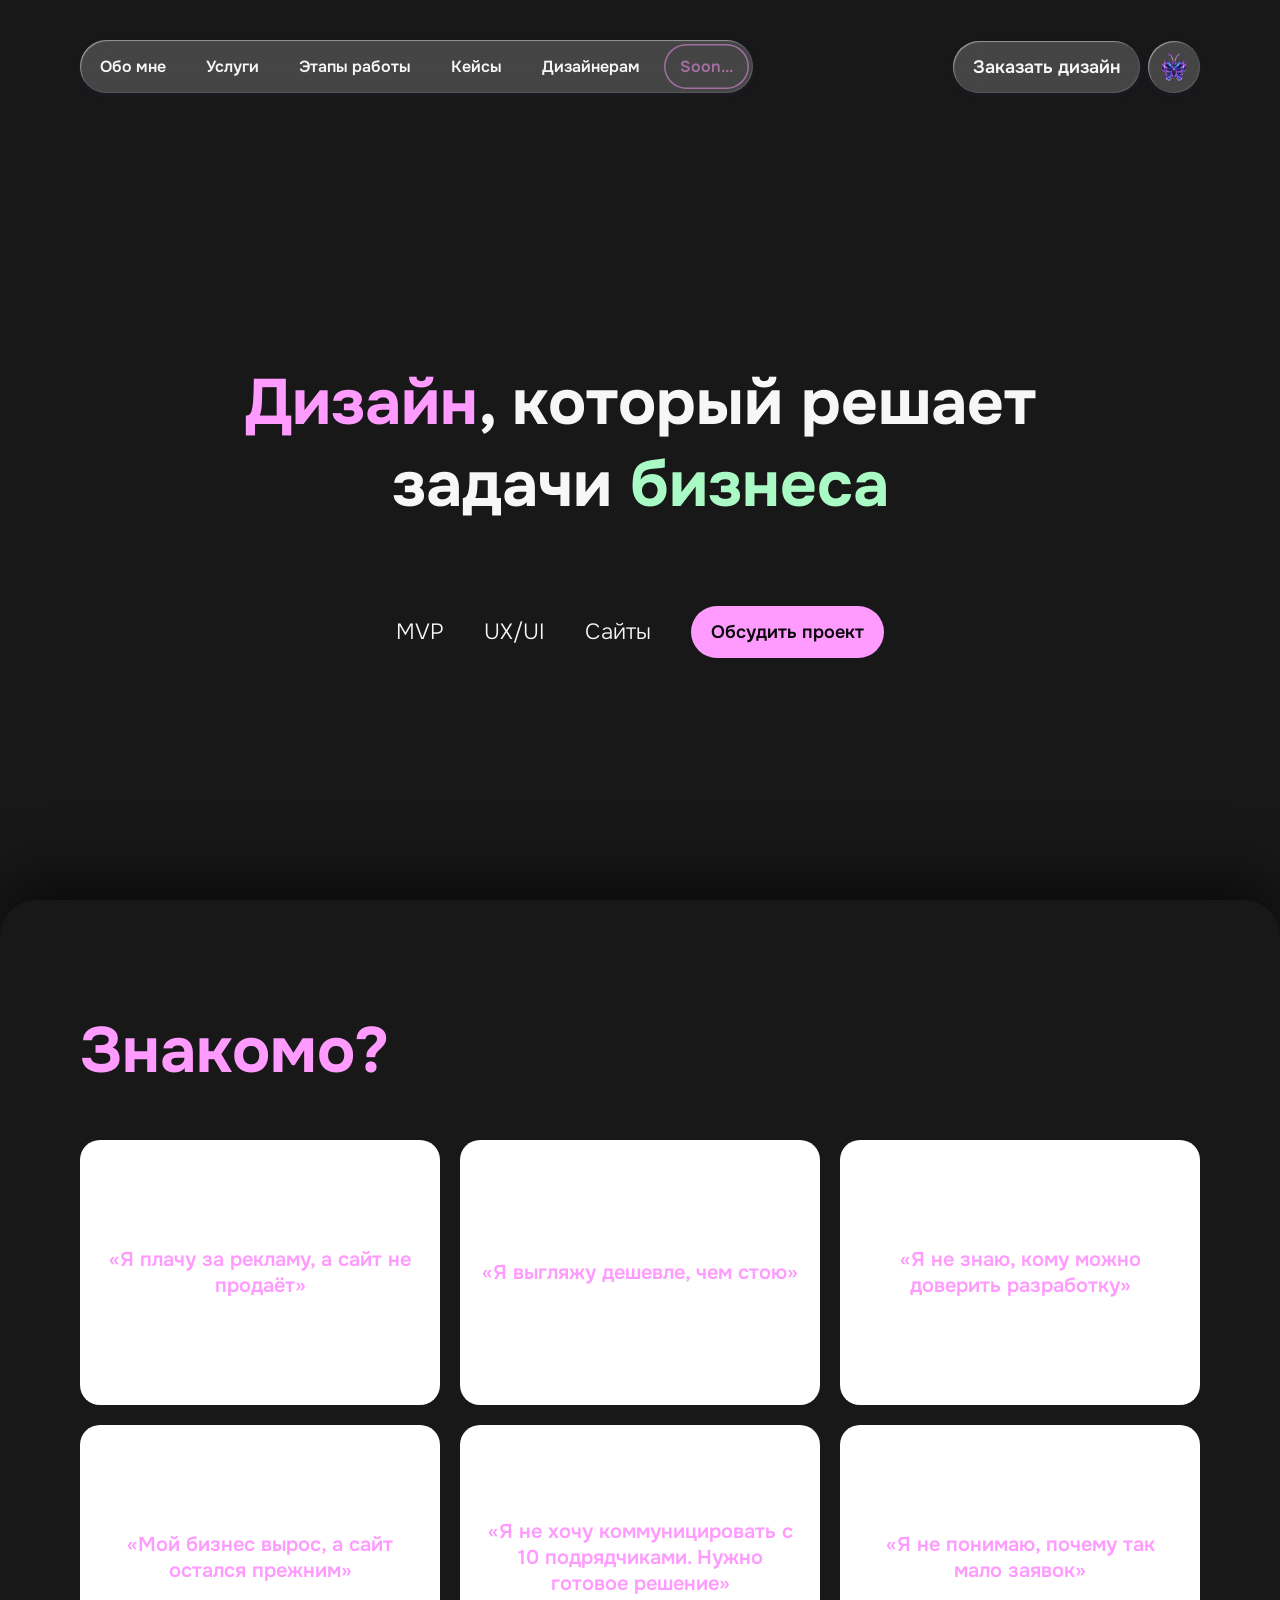
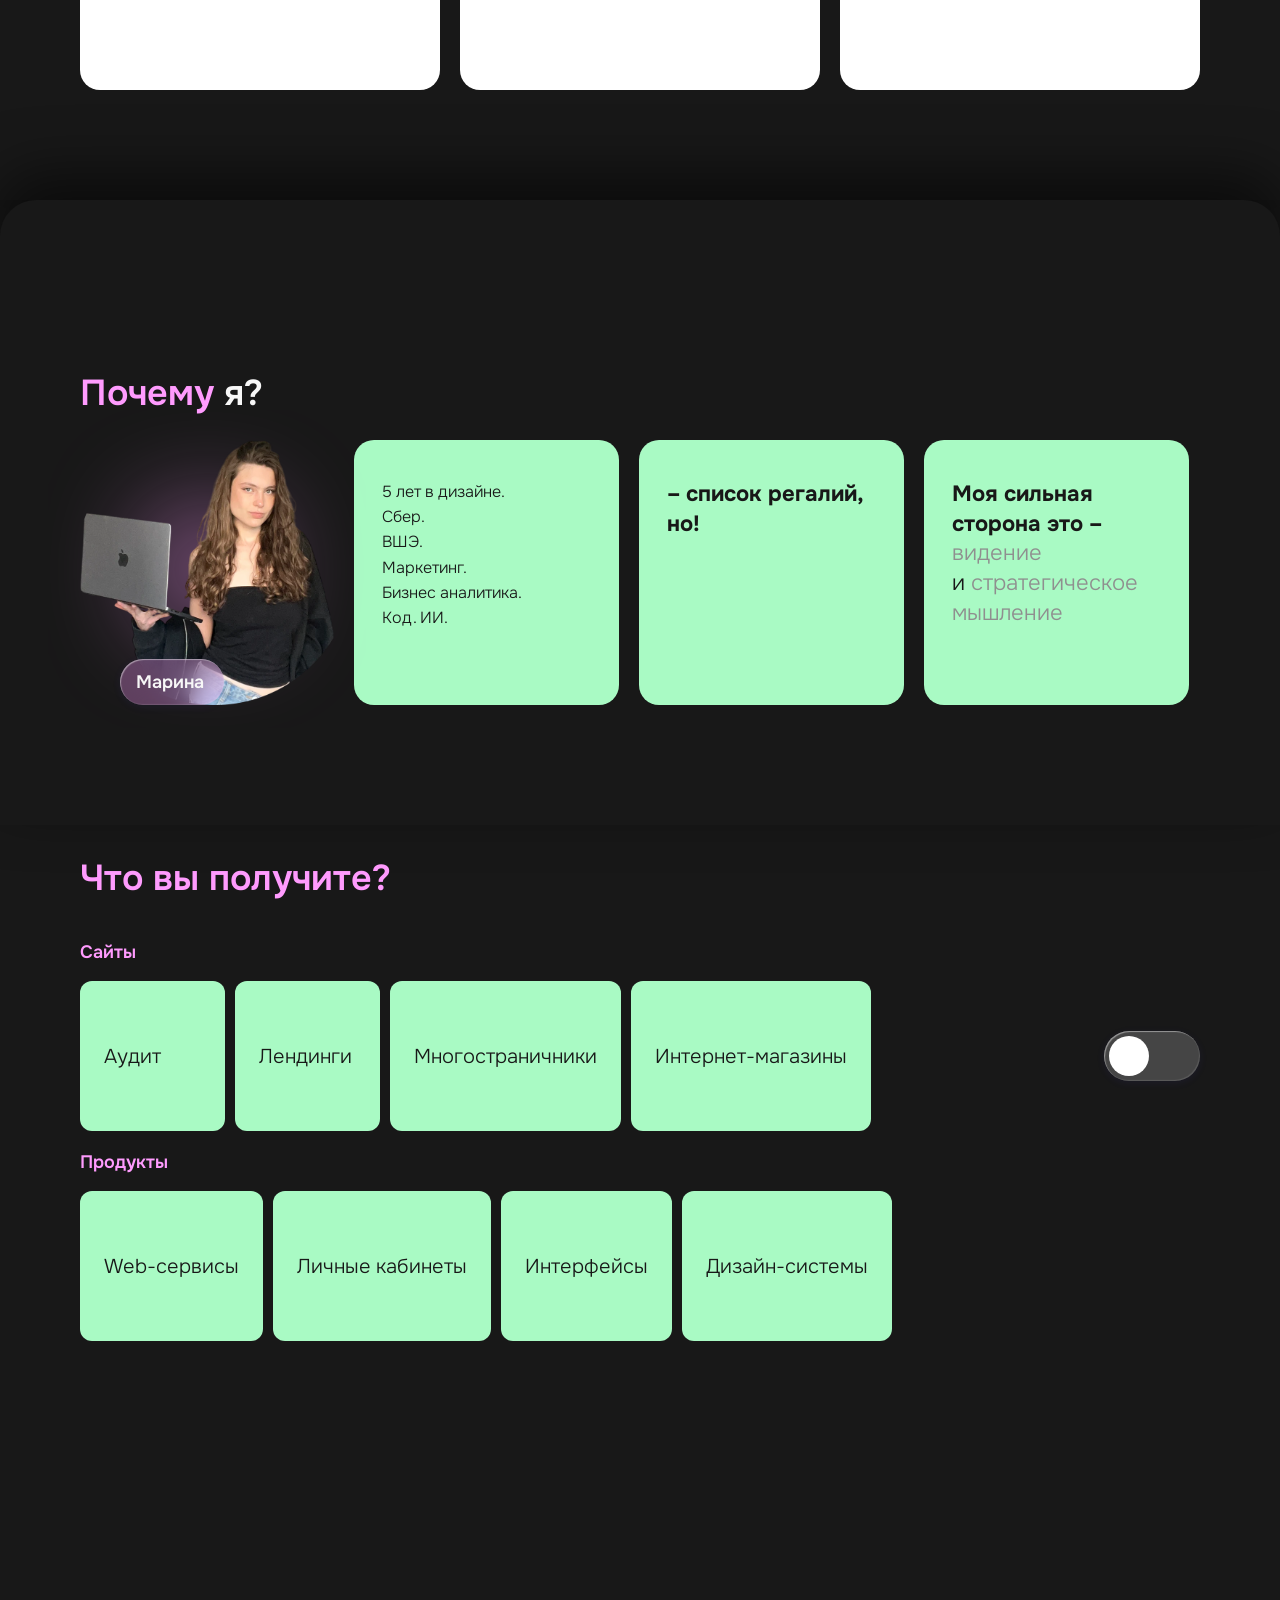
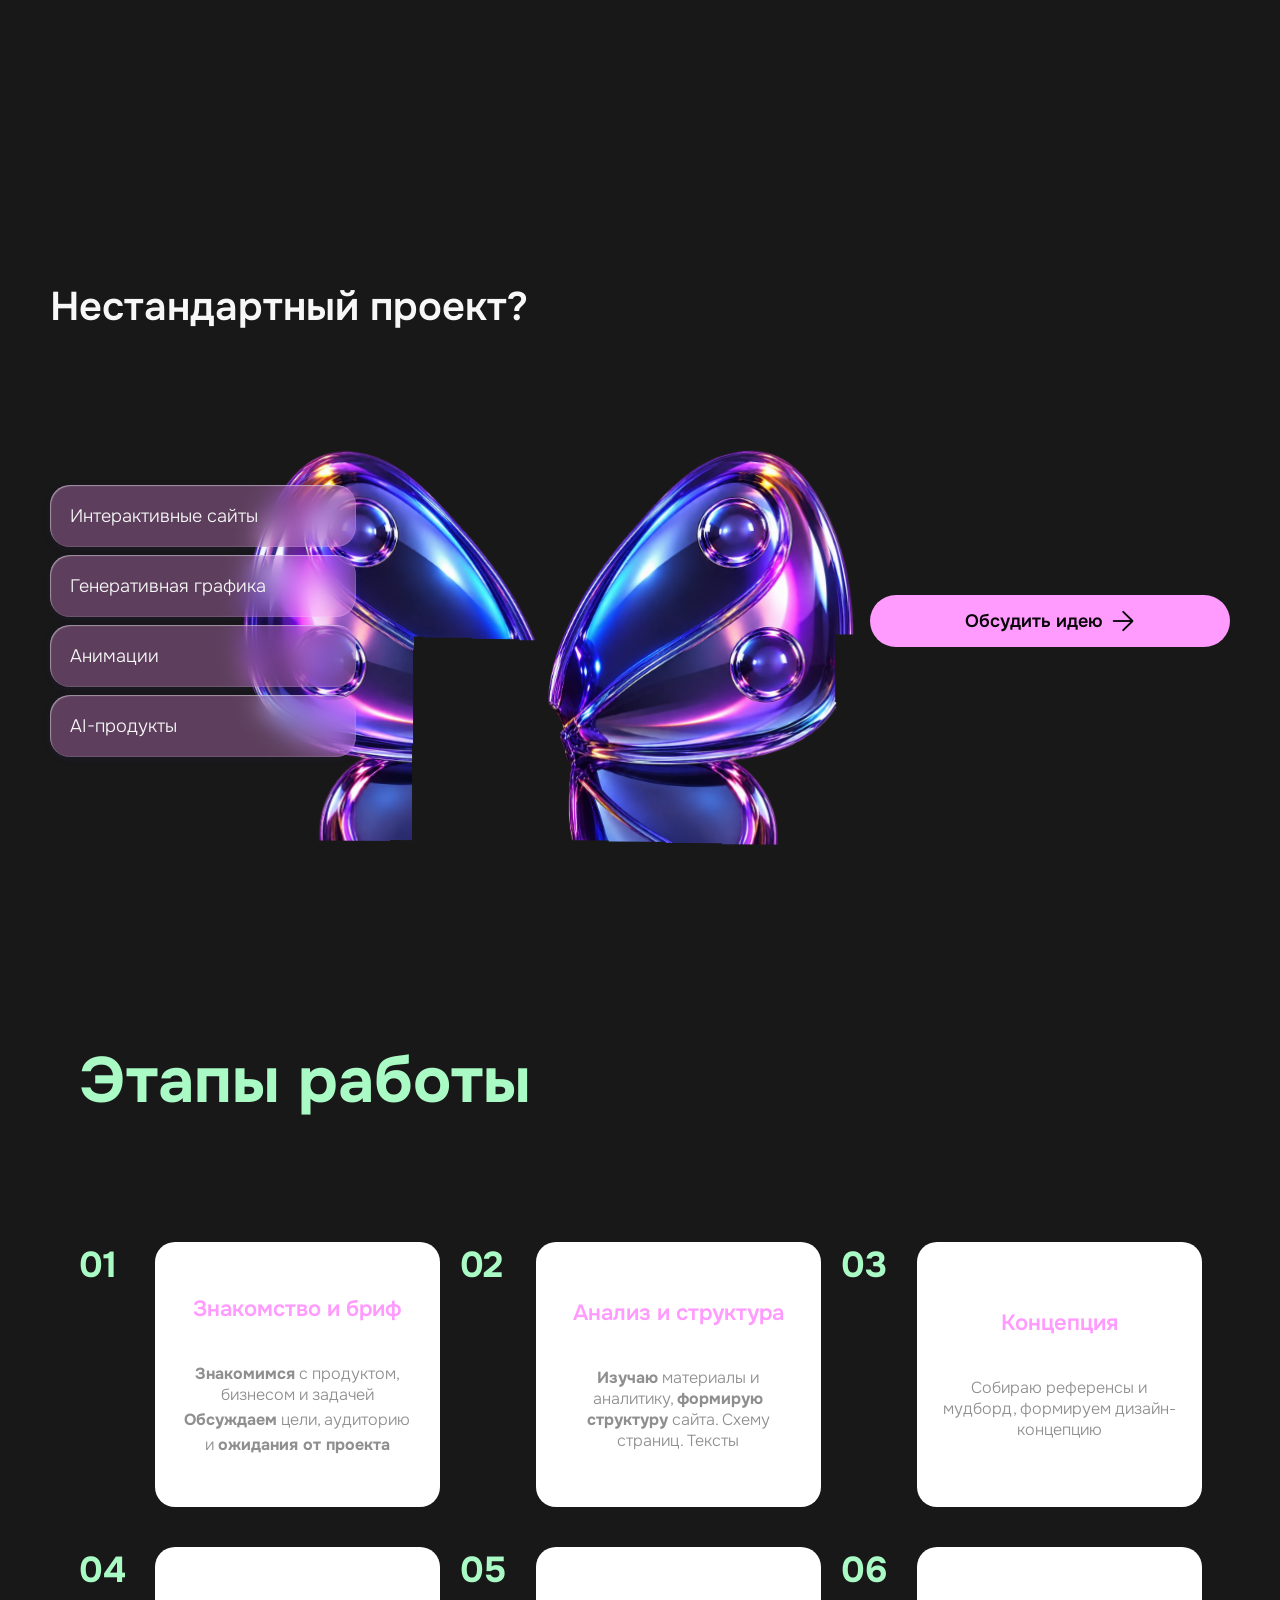
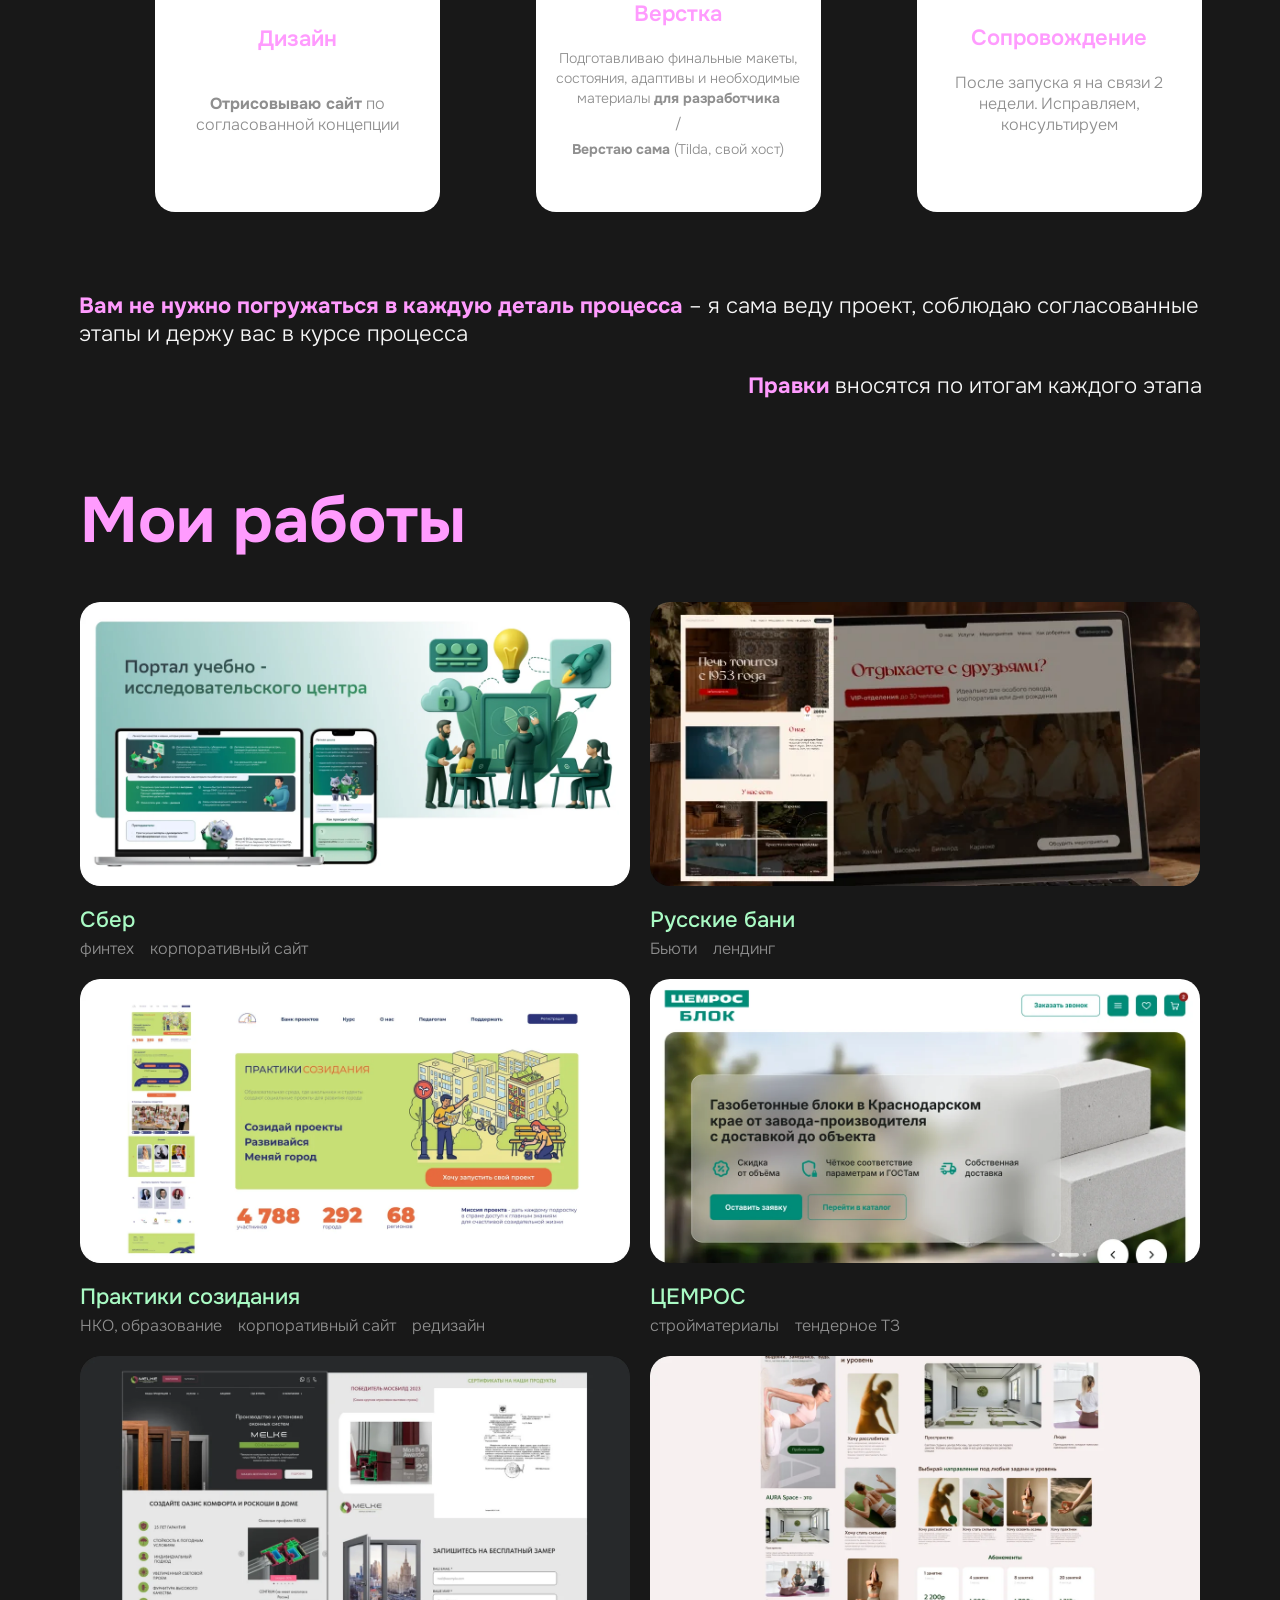
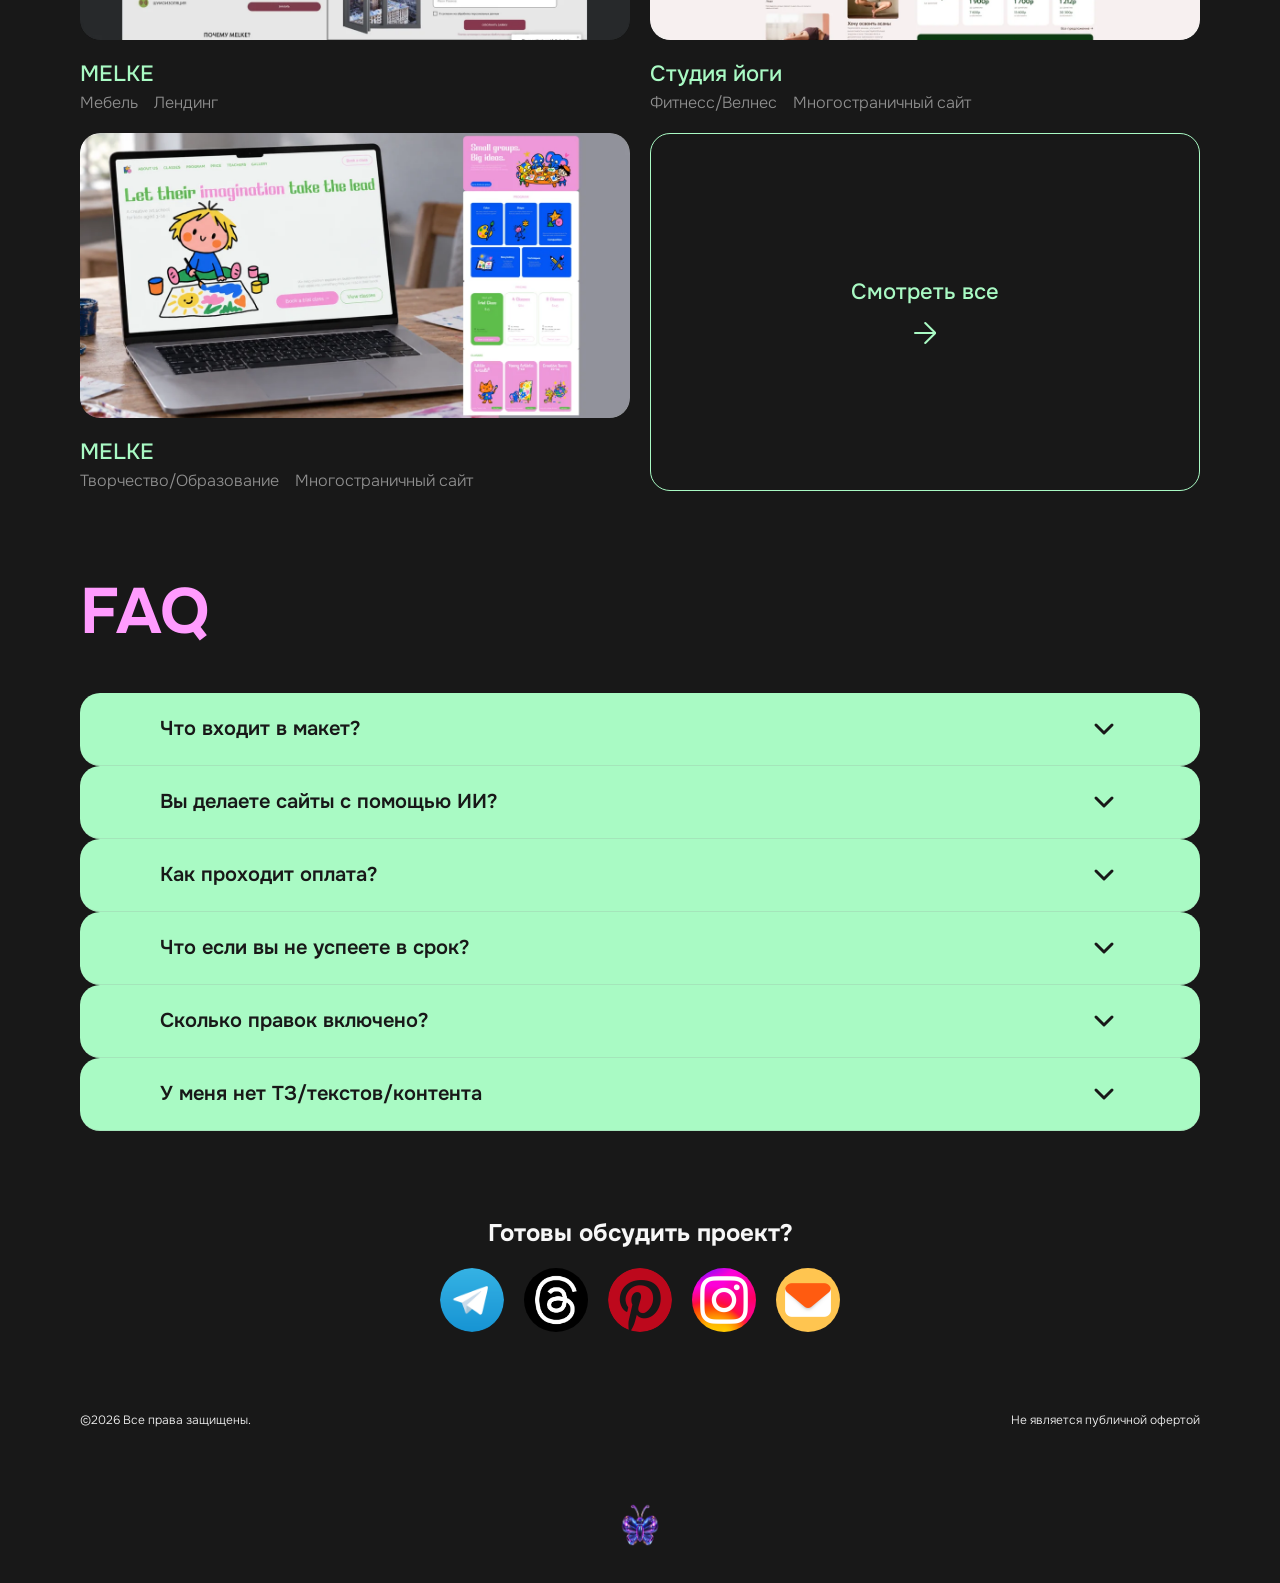
==== commit 83d6039d: "Add files via upload" ====
--- a/index.html
+++ b/index.html
@@ -9,7 +9,7 @@
 <link rel="icon" href="assets/icons/favicon-192.png" sizes="192x192" type="image/png">
 <link rel="apple-touch-icon" href="assets/icons/apple-touch-icon.png">
 <link rel="preload" href="assets/fonts/Onest-VariableFont_wght.ttf" as="font" type="font/ttf" crossorigin>
-<link rel="stylesheet" href="css/style.css?v=20261020b">
+<link rel="stylesheet" href="css/style.css?v=20261021">
 </head>
 <body>
 
@@ -691,7 +691,7 @@
   <p class="svcm__lead">Такие проекты не укладываются в прайс. Объём, сроки и стоимость обсуждаем индивидуально – под конкретную задачу и то, что уже есть на руках.</p>
 </template>
 
-<script src="js/script.js?v=20261020b"></script>
+<script src="js/script.js?v=20261021"></script>
 <script src="js/analytics.js"></script>
 </body>
 </html>
--- a/css/style.css
+++ b/css/style.css
@@ -1808,3 +1808,16 @@
 @media (prefers-reduced-motion: reduce) {
   .header__nav-link--soon { transition: none; }
 }
+
+/* Телефон: пять иконок по 64px с отступами давали 400px —
+   шире экрана, из-за этого страница ездила вбок. */
+@media (max-width: 760px) {
+  .footer { padding-left: 20px; padding-right: 20px; }
+  .footer__social-links { gap: 14px; flex-wrap: wrap; justify-content: center; }
+  .footer__social-link { width: 48px; height: 48px; }
+}
+
+@media (max-width: 380px) {
+  .footer__social-links { gap: 10px; }
+  .footer__social-link { width: 44px; height: 44px; }
+}
